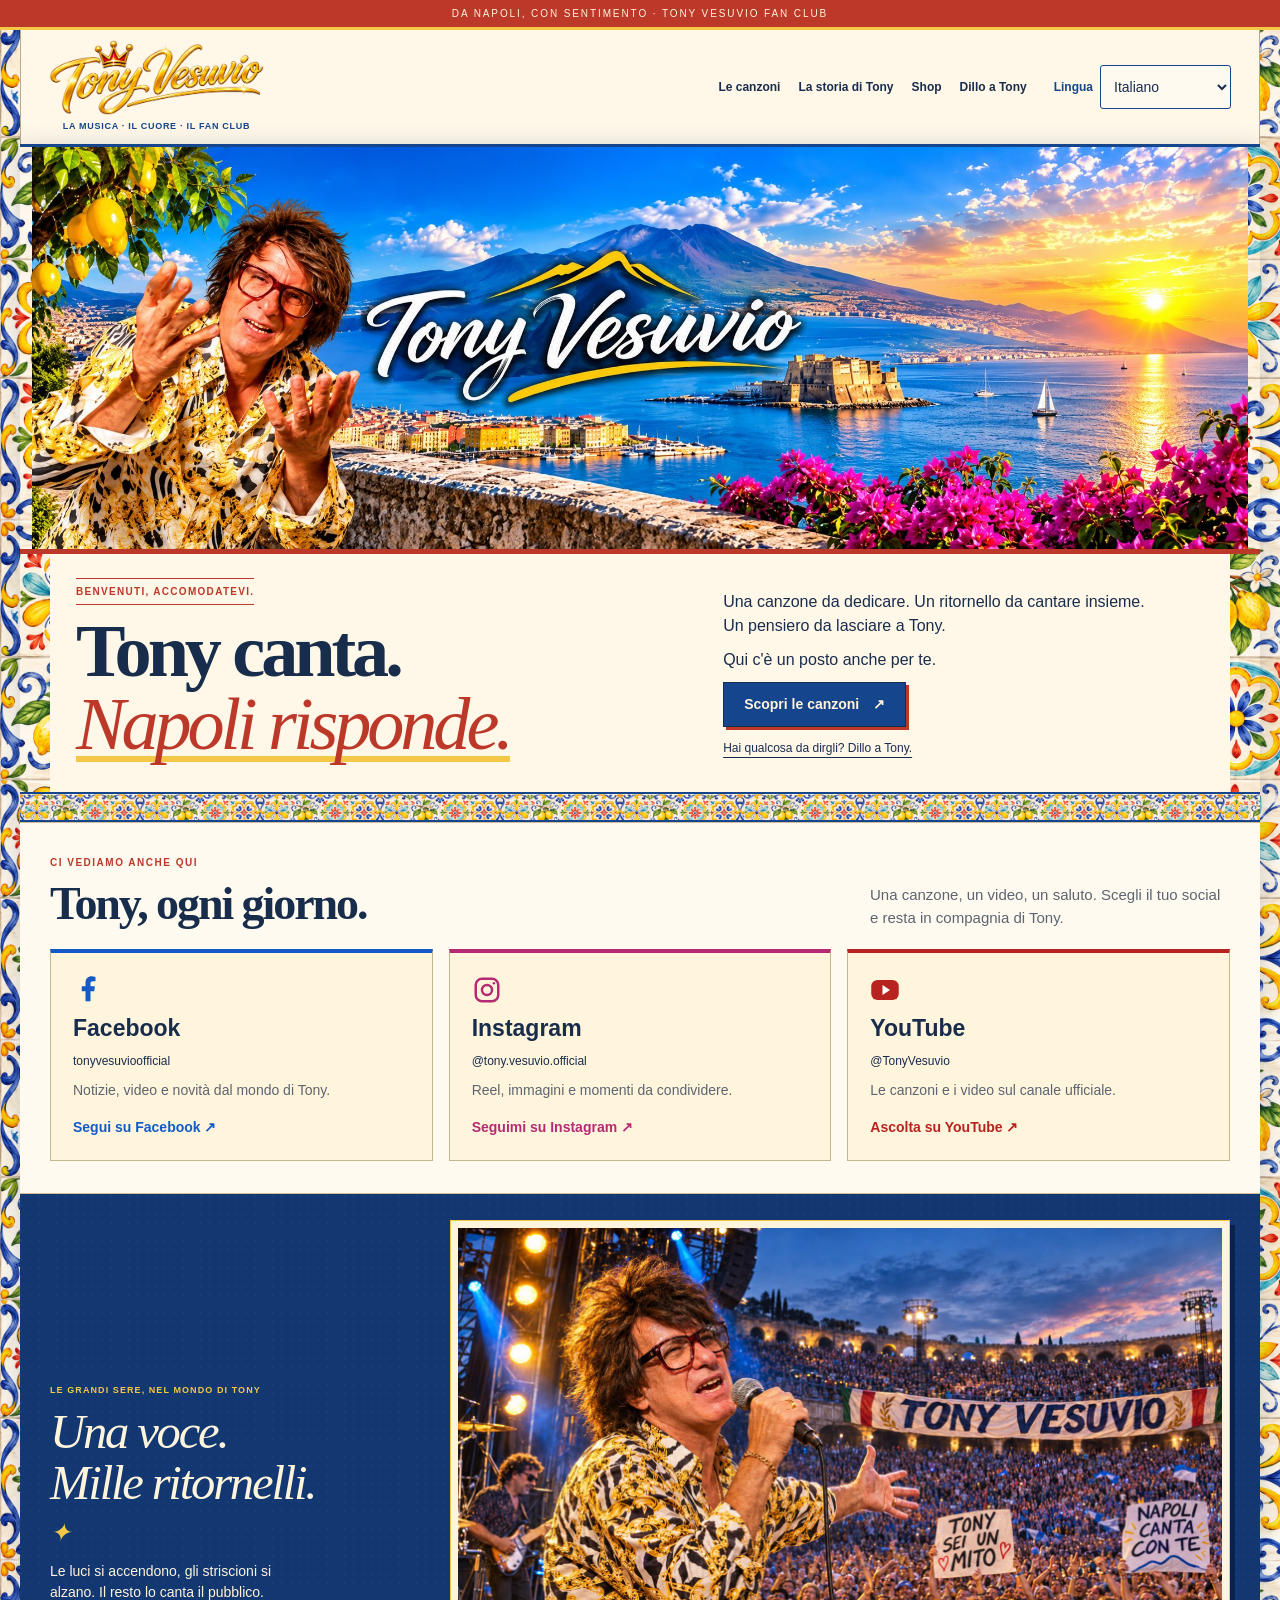
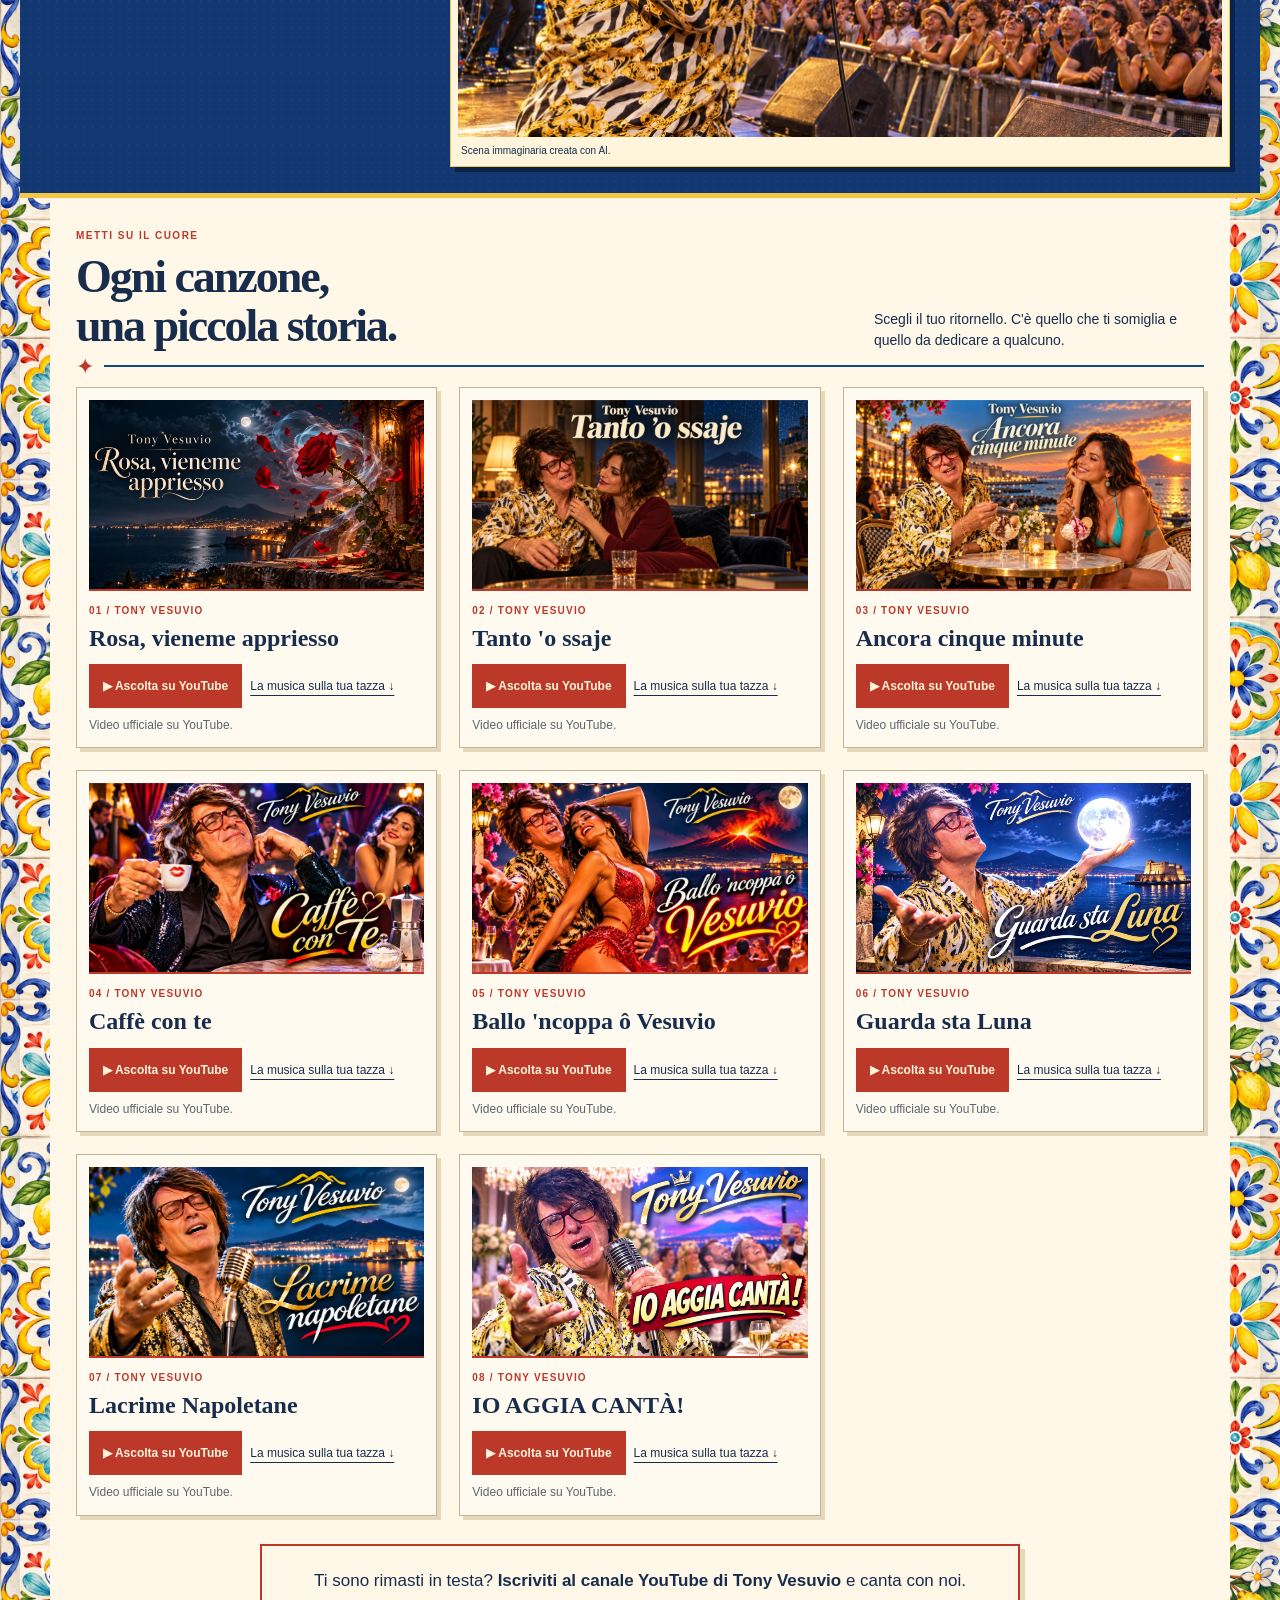
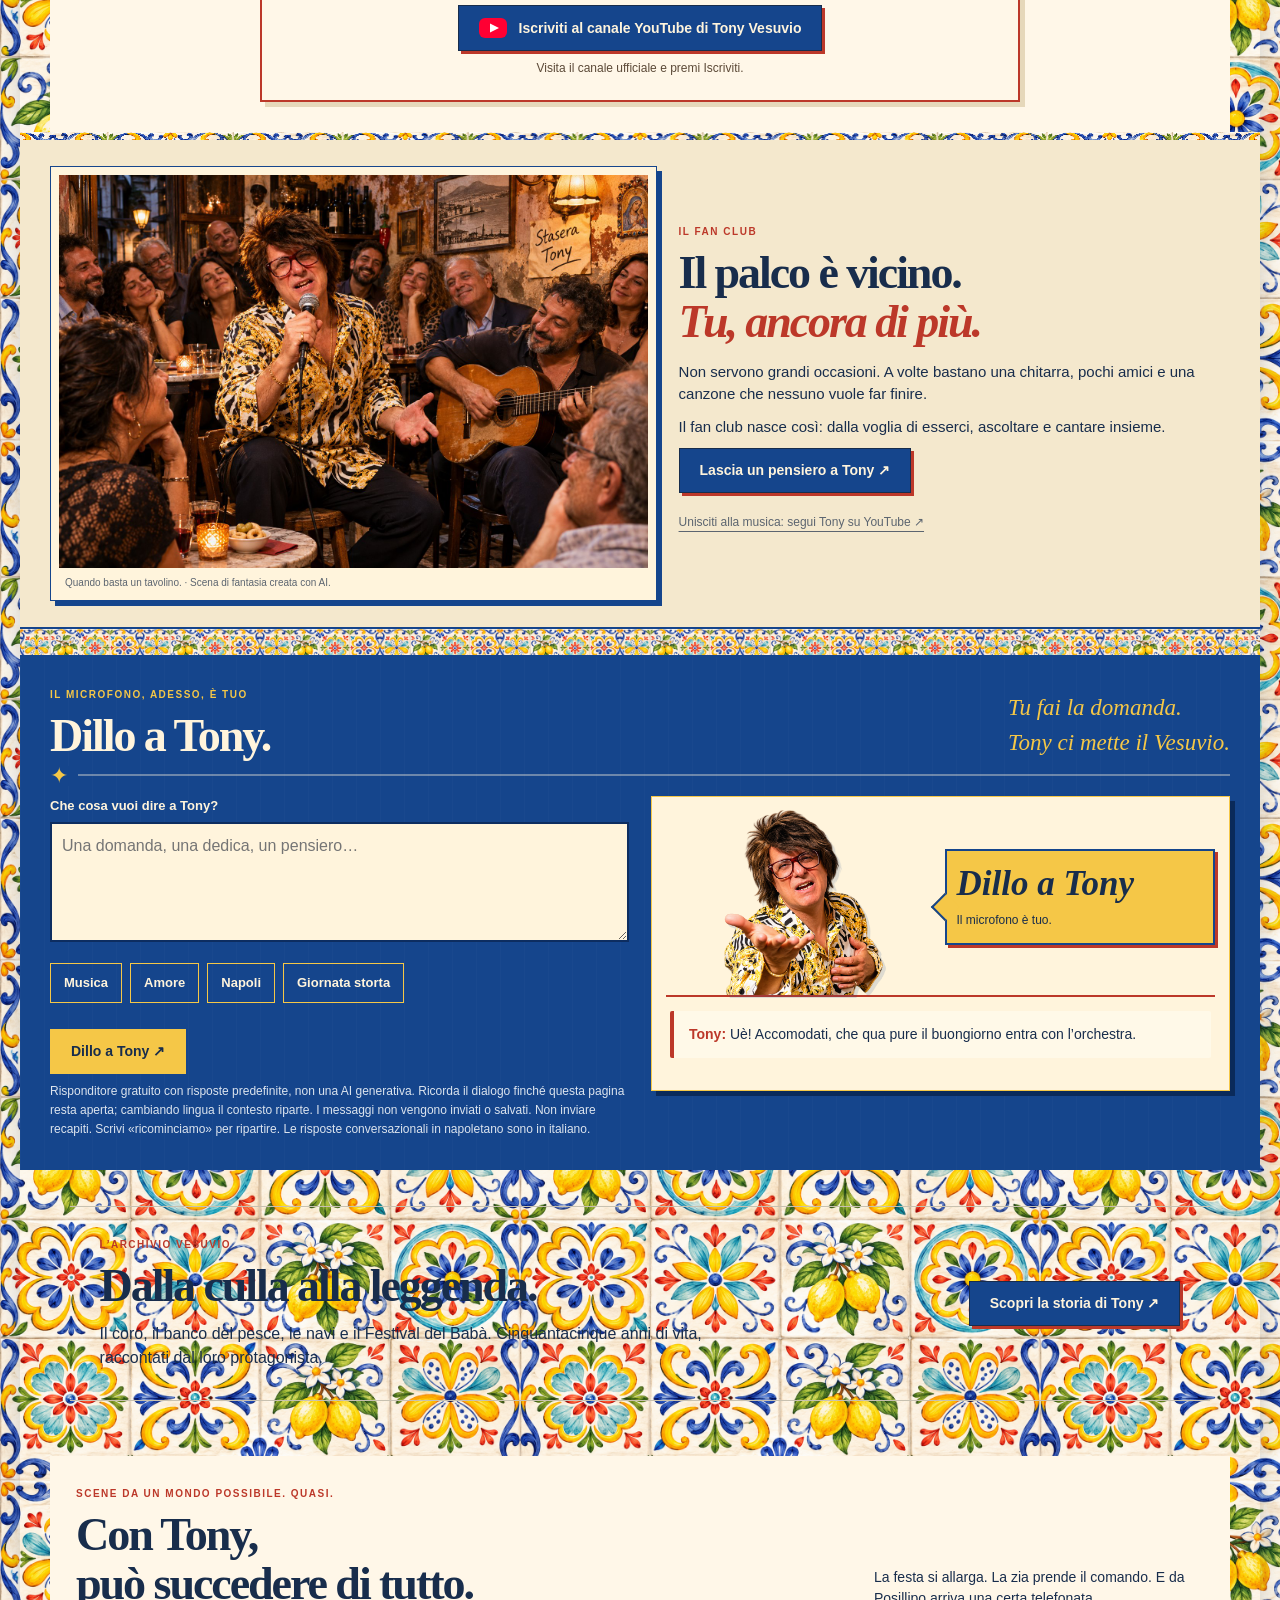
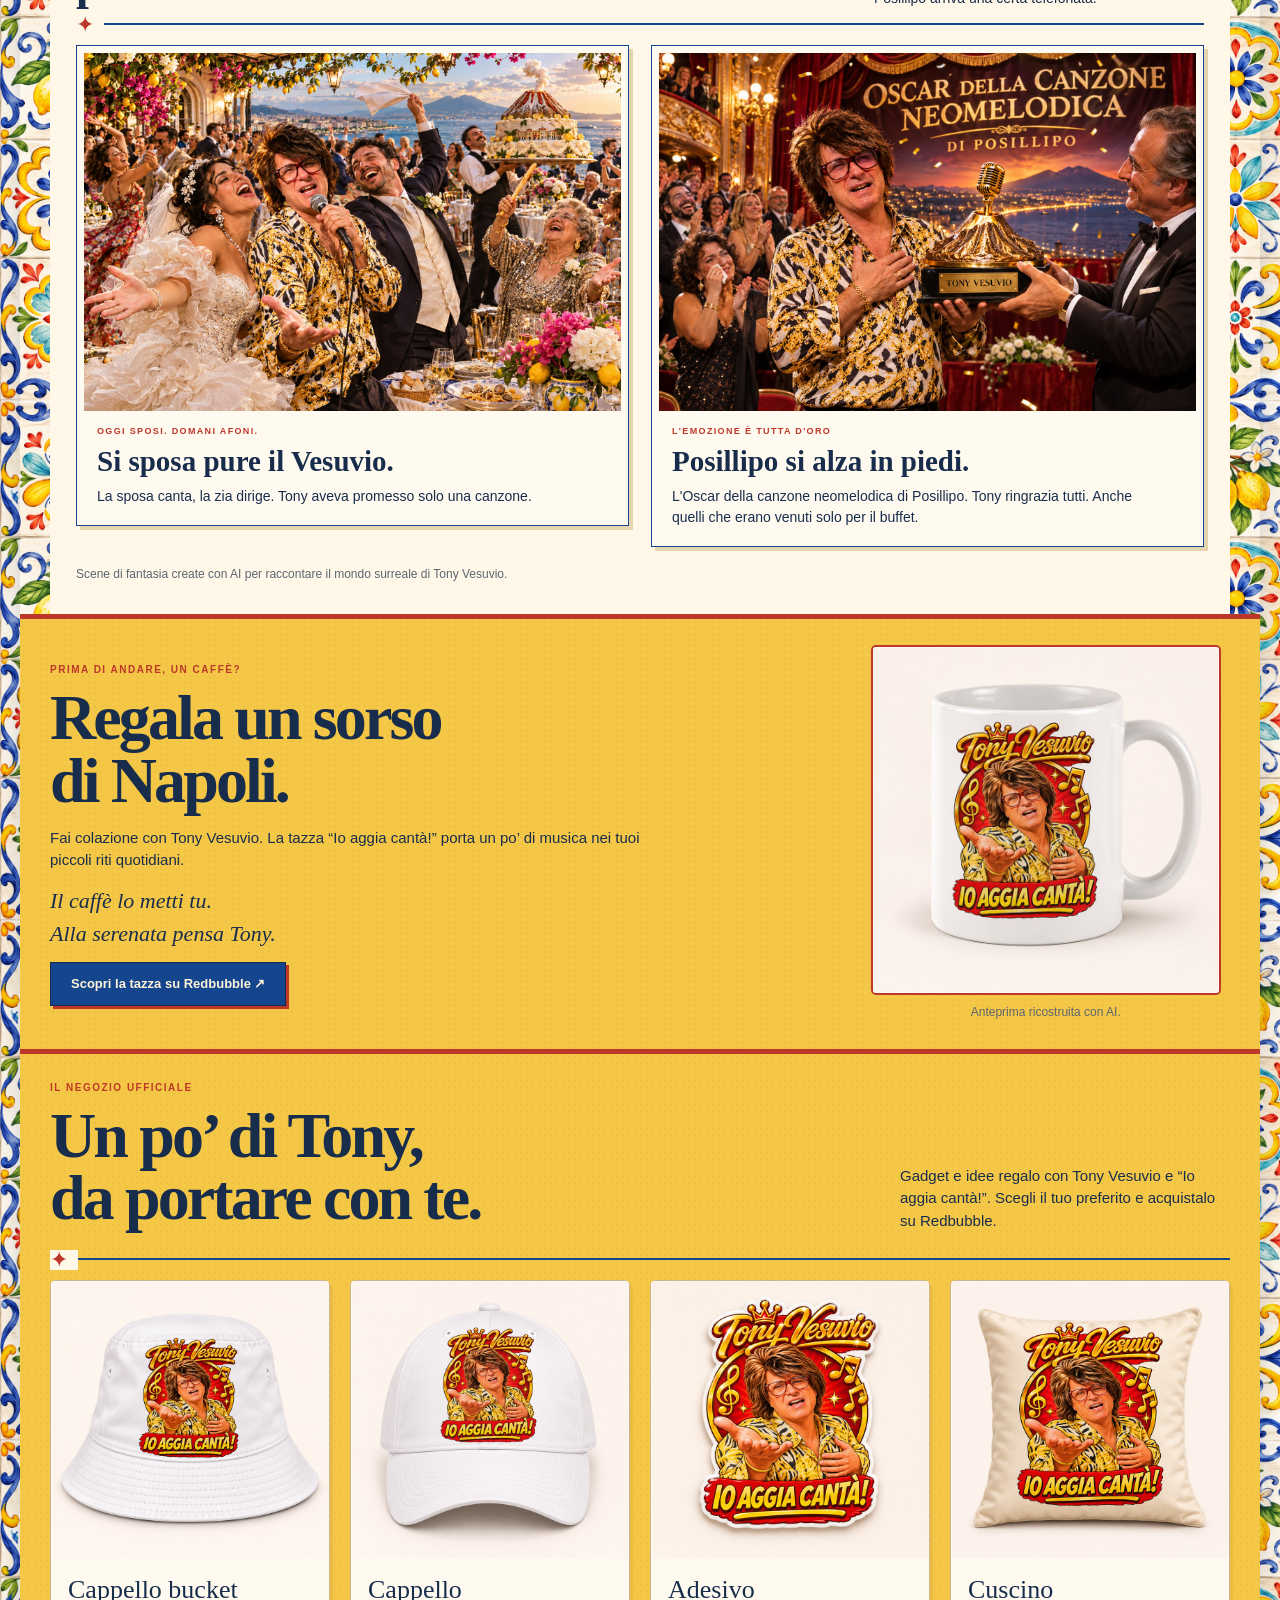
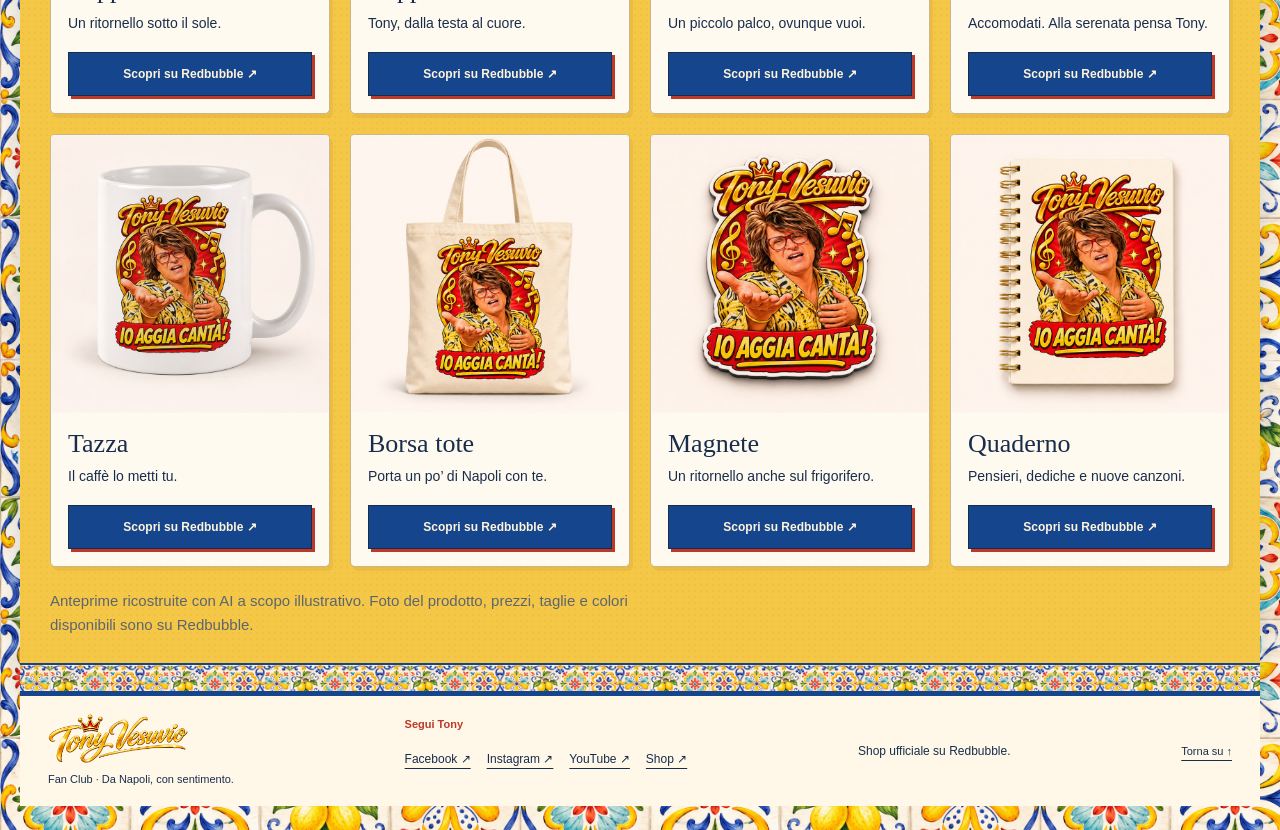
==== index.html @ 7d60a7e9 "Add files via upload" ====
<!doctype html>
<html lang="it">
<head>
<meta charset="utf-8">
<meta name="viewport" content="width=device-width, initial-scale=1">
<meta name="description" content="Tony Vesuvio Fan Club. Le canzoni, i vostri messaggi e un mondo tutto da cantare. Da Napoli, con sentimento.">
<title>Tony Vesuvio Fan Club — Tony canta. Napoli risponde.</title>
<link rel="canonical" href="https://tonyvesuvio.com/">
<meta property="og:type" content="website">
<meta property="og:locale" content="it_IT">
<meta property="og:site_name" content="Tony Vesuvio">
<meta property="og:title" content="Tony Vesuvio — Musica, social e fan club">
<meta property="og:description" content="Le canzoni, i video e il mondo di Tony Vesuvio. Seguimi su Facebook, Instagram e YouTube. Da Napoli, con sentimento.">
<meta property="og:url" content="https://tonyvesuvio.com/">
<meta property="og:image" content="https://tonyvesuvio.com/assets/tony-volto-social-v2.jpg">
<meta property="og:image:secure_url" content="https://tonyvesuvio.com/assets/tony-volto-social-v2.jpg">
<meta property="og:image:type" content="image/jpeg">
<meta property="og:image:width" content="1200">
<meta property="og:image:height" content="1200">
<meta property="og:image:alt" content="Ritratto di Tony Vesuvio con occhiali rossi">
<meta name="twitter:card" content="summary_large_image">
<meta name="twitter:title" content="Tony Vesuvio — Musica, social e fan club">
<meta name="twitter:description" content="Canzoni, video e profili ufficiali di Tony Vesuvio.">
<meta name="twitter:image" content="https://tonyvesuvio.com/assets/tony-volto-social-v2.jpg">
<script type="application/ld+json">{"@context":"https://schema.org","@type":"MusicGroup","name":"Tony Vesuvio","url":"https://tonyvesuvio.com/","image":"https://tonyvesuvio.com/assets/tony-volto-social-v2.jpg","sameAs":["https://www.facebook.com/tonyvesuvioofficial/","https://www.instagram.com/tony.vesuvio.official/","https://www.youtube.com/@TonyVesuvio"]}</script>
<link rel="stylesheet" href="site.css?v=20261104-social">

<script src="languages.js?v=20261104-social" defer></script>
<script src="tony-conversation.js" defer></script>
<script src="dillo-a-tony.js" defer></script>
<link rel="stylesheet" href="social-layout.css?v=20261104-social">
<link rel="stylesheet" href="storia-integrazione.css?v=20261104">
</head>
<body>
<a class="skip-link" href="#contenuto">Vai al contenuto</a>
<div class="topline">Da Napoli, con sentimento · Tony Vesuvio Fan Club</div>
<header class="header wrap">
<a class="brand brand-official" href="#" aria-label="Tony Vesuvio Fan Club, inizio pagina"><img class="official-logo" src="assets/logo-ufficiale-tony-vesuvio.png" alt="Tony Vesuvio, logo ufficiale dorato con corona" width="2120" height="742"><span class="brand-caption">La musica · Il cuore · Il fan club</span></a>
<nav aria-label="Navigazione principale"><a href="#musica">Le canzoni</a><a href="la-storia-di-tony/">La storia di Tony</a><a href="#shop">Shop</a><a href="#dillo">Dillo a Tony</a></nav><div class="language-control"><label for="site-language">Lingua</label><select id="site-language" name="language"><option value="it" lang="it">Italiano</option><option value="en" lang="en">English</option><option value="zh-Hans" lang="zh-Hans">简体中文</option><option value="ar" lang="ar">العربية</option><option value="fil" lang="fil">Filipino</option><option value="nap" lang="nap">Nnapulitano</option></select></div>
</header>
<main id="contenuto">
<img class="banner" src="assets/Tony-Vesuvio-banner-esteso-RGB.jpg" alt="Tony Vesuvio e il suo nome davanti al Golfo di Napoli al tramonto" width="2180" height="721" fetchpriority="high">
<section class="opening wrap" aria-labelledby="titolo"><div><span class="eyebrow">Benvenuti, accomodatevi.</span><h1 id="titolo">Tony canta.<br><em>Napoli risponde.</em></h1></div><div><p>Una canzone da dedicare. Un ritornello da cantare insieme. Un pensiero da lasciare a Tony.</p><p>Qui c'è un posto anche per te.</p><a class="button" href="#musica">Scopri le canzoni <span aria-hidden="true">↗</span></a><a class="secondary" href="#dillo">Hai qualcosa da dirgli? Dillo a Tony.</a></div></section>
<div class="maiolica" aria-hidden="true"></div>
<section class="social-section" id="social" aria-labelledby="social-titolo"><div class="wrap"><div class="social-intro"><div><span class="eyebrow">Ci vediamo anche qui</span><h2 id="social-titolo">Tony, ogni giorno.</h2></div><p>Una canzone, un video, un saluto. Scegli il tuo social e resta in compagnia di Tony.</p></div><div class="social-grid"><a class="social-card facebook-card" href="https://www.facebook.com/tonyvesuvioofficial/" target="_blank" rel="noopener noreferrer" aria-label="Segui su Facebook (nuova scheda)"><svg viewBox="0 0 24 24" fill="currentColor" aria-hidden="true"><path d="M14 21v-8h3l.5-4H14V7c0-1 .3-2 2-2h2V1.5A24 24 0 0 0 15 1c-3 0-5 2-5 5v3H7v4h3v8z"/></svg><h3>Facebook</h3><span class="social-handle">tonyvesuvioofficial</span><p>Notizie, video e novità dal mondo di Tony.</p><span class="social-action">Segui su Facebook ↗</span></a><a class="social-card instagram-card" href="https://www.instagram.com/tony.vesuvio.official/" target="_blank" rel="noopener noreferrer" aria-label="Seguimi su Instagram (nuova scheda)"><svg viewBox="0 0 24 24" fill="none" stroke="currentColor" stroke-width="2" aria-hidden="true"><rect x="3" y="3" width="18" height="18" rx="5"/><circle cx="12" cy="12" r="4"/><circle cx="17.5" cy="6.5" r="1" fill="currentColor" stroke="none"/></svg><h3>Instagram</h3><span class="social-handle">@tony.vesuvio.official</span><p>Reel, immagini e momenti da condividere.</p><span class="social-action">Seguimi su Instagram ↗</span></a><a class="social-card youtube-card" href="https://www.youtube.com/@TonyVesuvio" target="_blank" rel="noopener noreferrer" aria-label="Ascolta su YouTube (nuova scheda)"><svg viewBox="0 0 24 24" aria-hidden="true"><rect x="1" y="4" width="22" height="16" rx="5" fill="currentColor"/><path d="m10 8 6 4-6 4z" fill="white"/></svg><h3>YouTube</h3><span class="social-handle">@TonyVesuvio</span><p>Le canzoni e i video sul canale ufficiale.</p><span class="social-action">Ascolta su YouTube ↗</span></a></div></div></section>
<section class="arena" aria-labelledby="arena-titolo"><div class="wrap"><div class="arena-head"><div><span class="eyebrow">Le grandi sere, nel mondo di Tony</span><h2 id="arena-titolo">Una voce.<br>Mille ritornelli.</h2></div><p class="aside">Le luci si accendono, gli striscioni si alzano. Il resto lo canta il pubblico.</p></div><figure><img src="assets/tony-arena.jpg" alt="Scena di fantasia: Tony canta in un'arena gremita con striscioni e cartelloni dei fan" width="1536" height="1024" loading="lazy"><figcaption class="small">Scena immaginaria creata con AI.</figcaption></figure></div></section>
<section class="section wrap" id="musica" aria-labelledby="musica-titolo"><div class="section-heading"><div><span class="eyebrow">Metti su il cuore</span><h2 id="musica-titolo">Ogni canzone,<br>una piccola storia.</h2></div><p>Scegli il tuo ritornello. C'è quello che ti somiglia e quello da dedicare a qualcuno.</p></div><div class="records">
<article class="record"><a class="record-cover-link" href="https://www.youtube.com/watch?v=a9PkzZBJ_xw" target="_blank" rel="noopener noreferrer" aria-label="Ascolta Rosa, vieneme appriesso su YouTube"><img src="assets/cover-rosa-vieneme-appriesso.jpg" alt="Copertina di Rosa, vieneme appriesso" width="2560" height="1440" loading="lazy"></a><span class="number">01 / TONY VESUVIO</span><h3>Rosa, vieneme appriesso</h3><div class="record-actions"><a class="listen" href="https://www.youtube.com/watch?v=a9PkzZBJ_xw" target="_blank" rel="noopener noreferrer">▶ Ascolta su YouTube</a><a href="#tazze">La musica sulla tua tazza ↓</a></div><p class="small">Video ufficiale su YouTube.</p></article>
<article class="record"><a class="record-cover-link" href="https://www.youtube.com/watch?v=-EVfw9X2OKQ" target="_blank" rel="noopener noreferrer" aria-label="Ascolta Tanto 'o ssaje su YouTube"><img src="assets/cover-tanto-o-ssaje.jpg" alt="Copertina di Tanto 'o ssaje" width="2560" height="1440" loading="lazy"></a><span class="number">02 / TONY VESUVIO</span><h3>Tanto 'o ssaje</h3><div class="record-actions"><a class="listen" href="https://www.youtube.com/watch?v=-EVfw9X2OKQ" target="_blank" rel="noopener noreferrer">▶ Ascolta su YouTube</a><a href="#tazze">La musica sulla tua tazza ↓</a></div><p class="small">Video ufficiale su YouTube.</p></article>
<article class="record"><a class="record-cover-link" href="https://www.youtube.com/watch?v=B3DbYKb3GWI" target="_blank" rel="noopener noreferrer" aria-label="Ascolta Ancora cinque minute su YouTube"><img src="assets/cover-ancora-cinque-minute.jpg" alt="Copertina di Ancora cinque minute" width="2560" height="1440" loading="lazy"></a><span class="number">03 / TONY VESUVIO</span><h3>Ancora cinque minute</h3><div class="record-actions"><a class="listen" href="https://www.youtube.com/watch?v=B3DbYKb3GWI" target="_blank" rel="noopener noreferrer">▶ Ascolta su YouTube</a><a href="#tazze">La musica sulla tua tazza ↓</a></div><p class="small">Video ufficiale su YouTube.</p></article>
<article class="record"><a class="record-cover-link" href="https://www.youtube.com/watch?v=Nv3Vs3sL6UA" target="_blank" rel="noopener noreferrer" aria-label="Ascolta Caffè con te su YouTube"><img src="assets/cover-caffe-con-te.jpg" alt="Copertina di Caffè con te" width="2560" height="1440" loading="lazy"></a><span class="number">04 / TONY VESUVIO</span><h3>Caffè con te</h3><div class="record-actions"><a class="listen" href="https://www.youtube.com/watch?v=Nv3Vs3sL6UA" target="_blank" rel="noopener noreferrer">▶ Ascolta su YouTube</a><a href="#tazze">La musica sulla tua tazza ↓</a></div><p class="small">Video ufficiale su YouTube.</p></article>
<article class="record"><a class="record-cover-link" href="https://www.youtube.com/watch?v=K7yTQA_iVJQ" target="_blank" rel="noopener noreferrer" aria-label="Ascolta Ballo 'ncoppa ô Vesuvio su YouTube"><img src="assets/cover-ballo-ncoppa-o-vesuvio.jpg" alt="Copertina di Ballo 'ncoppa ô Vesuvio" width="2560" height="1440" loading="lazy"></a><span class="number">05 / TONY VESUVIO</span><h3>Ballo 'ncoppa ô Vesuvio</h3><div class="record-actions"><a class="listen" href="https://www.youtube.com/watch?v=K7yTQA_iVJQ" target="_blank" rel="noopener noreferrer">▶ Ascolta su YouTube</a><a href="#tazze">La musica sulla tua tazza ↓</a></div><p class="small">Video ufficiale su YouTube.</p></article>
<article class="record"><a class="record-cover-link" href="https://www.youtube.com/watch?v=RhZ9Lpp4uQ0" target="_blank" rel="noopener noreferrer" aria-label="Ascolta Guarda sta Luna su YouTube"><img src="assets/cover-guarda-sta-luna.jpg" alt="Copertina di Guarda sta Luna" width="1280" height="720" loading="lazy"></a><span class="number">06 / TONY VESUVIO</span><h3>Guarda sta Luna</h3><div class="record-actions"><a class="listen" href="https://www.youtube.com/watch?v=RhZ9Lpp4uQ0" target="_blank" rel="noopener noreferrer">▶ Ascolta su YouTube</a><a href="#tazze">La musica sulla tua tazza ↓</a></div><p class="small">Video ufficiale su YouTube.</p></article>
<article class="record"><a class="record-cover-link" href="https://www.youtube.com/watch?v=Lx9Gv3RkeoE" target="_blank" rel="noopener noreferrer" aria-label="Ascolta Lacrime Napoletane su YouTube"><img src="assets/cover-lacrime-napoletane.png" alt="Copertina di Lacrime Napoletane" width="1671" height="941" loading="lazy"></a><span class="number">07 / TONY VESUVIO</span><h3>Lacrime Napoletane</h3><div class="record-actions"><a class="listen" href="https://www.youtube.com/watch?v=Lx9Gv3RkeoE" target="_blank" rel="noopener noreferrer">▶ Ascolta su YouTube</a><a href="#tazze">La musica sulla tua tazza ↓</a></div><p class="small">Video ufficiale su YouTube.</p></article>
<article class="record"><a class="record-cover-link" href="https://www.youtube.com/watch?v=cAeh-Mx69TI" target="_blank" rel="noopener noreferrer" aria-label="Ascolta IO AGGIA CANTÀ! su YouTube"><img src="assets/cover-io-aggia-canta.jpg" alt="Copertina di IO AGGIA CANTÀ!" width="1280" height="720" loading="lazy"></a><span class="number">08 / TONY VESUVIO</span><h3>IO AGGIA CANTÀ!</h3><div class="record-actions"><a class="listen" href="https://www.youtube.com/watch?v=cAeh-Mx69TI" target="_blank" rel="noopener noreferrer">▶ Ascolta su YouTube</a><a href="#tazze">La musica sulla tua tazza ↓</a></div><p class="small">Video ufficiale su YouTube.</p></article>
</div><div class="youtube-cta"><p>Ti sono rimasti in testa? <strong>Iscriviti al canale YouTube di Tony Vesuvio</strong> e canta con noi.</p><a class="button" href="https://www.youtube.com/@TonyVesuvio" target="_blank" rel="noopener noreferrer"><svg class="youtube-logo" viewBox="0 0 28 20" width="28" height="20" aria-hidden="true" focusable="false"><rect width="28" height="20" rx="6" fill="#ff0033"/><path d="M11 5.5 20 10l-9 4.5z" fill="#fff"/></svg><span>Iscriviti al canale YouTube di Tony Vesuvio</span></a><small class="small">Visita il canale ufficiale e premi Iscriviti.</small></div></section>
<section class="club" id="club" aria-labelledby="club-titolo"><div class="wrap club-layout"><figure class="photo-frame"><img src="assets/tony-pub.jpg" alt="Scena immaginaria: Tony canta con una chitarra, seduto tra pochi ascoltatori in un piccolo locale" width="1536" height="1024" loading="lazy"><figcaption>Quando basta un tavolino. · Scena di fantasia creata con AI.</figcaption></figure><div class="club-copy"><span class="eyebrow">Il fan club</span><h2 id="club-titolo">Il palco è vicino.<br><em>Tu, ancora di più.</em></h2><p>Non servono grandi occasioni. A volte bastano una chitarra, pochi amici e una canzone che nessuno vuole far finire.</p><p>Il fan club nasce così: dalla voglia di esserci, ascoltare e cantare insieme.</p><a class="button" href="#dillo">Lascia un pensiero a Tony ↗</a><p class="small" style="margin-top:20px"><a href="https://www.youtube.com/@TonyVesuvio" target="_blank" rel="noopener noreferrer">Unisciti alla musica: segui Tony su YouTube ↗</a></p></div></div></section>
<div class="maiolica" aria-hidden="true"></div>
<section class="talk section" id="dillo" aria-labelledby="dillo-titolo"><div class="wrap"><div class="section-heading"><div><span class="eyebrow">Il microfono, adesso, è tuo</span><h2 id="dillo-titolo">Dillo a Tony.</h2></div><p>Tu fai la domanda.<br>Tony ci mette il Vesuvio.</p></div><div class="talk-layout"><form class="tony-chat" id="tony-chat" aria-describedby="chat-disclaimer"><label for="messaggio">Che cosa vuoi dire a Tony?</label><textarea id="messaggio" rows="4" maxlength="400" placeholder="Una domanda, una dedica, un pensiero…" required></textarea><div class="chat-topics" aria-label="Argomenti suggeriti"><button type="button" class="chat-topic" data-topic="musica">Musica</button><button type="button" class="chat-topic" data-topic="amore">Amore</button><button type="button" class="chat-topic" data-topic="napoli">Napoli</button><button type="button" class="chat-topic" data-topic="giornata">Giornata storta</button></div><button class="button" type="submit">Dillo a Tony ↗</button><small id="chat-disclaimer" class="small demo">Risponditore automatico di fantasia, ispirato al personaggio di Tony. I messaggi restano solo su questo dispositivo: non vengono inviati, salvati o pubblicati.</small></form><article class="example"><div class="tony-greeting"><img class="tony-chat-portrait" src="assets/tony-ritratto-ufficiale.png" alt="Tony Vesuvio ti invita a parlare con la mano tesa" loading="lazy"><p class="tony-speech">Dillo a Tony<span>Il microfono è tuo.</span></p></div><div id="chat-log" class="chat-log" role="log" aria-live="polite" aria-relevant="additions text"><p class="chat-reply"><strong>Tony:</strong> Uè! Accomodati, che qua pure il buongiorno entra con l’orchestra.</p></div><p id="chat-status" class="small chat-status" aria-live="polite"></p></article></div></div></section>
<section class="history-invitation wrap" aria-labelledby="history-invitation-title"><div><span class="eyebrow">L’archivio Vesuvio</span><h2 id="history-invitation-title">Dalla culla alla leggenda.</h2><p>Il coro, il banco del pesce, le navi e il Festival del Babà. Cinquantacinque anni di vita, raccontati dal loro protagonista.</p></div><a class="button" href="la-storia-di-tony/">Scopri la storia di Tony ↗</a></section>
<section class="stories section wrap" id="mondo" aria-labelledby="mondo-titolo"><div class="section-heading"><div><span class="eyebrow">Scene da un mondo possibile. Quasi.</span><h2 id="mondo-titolo">Con Tony,<br>può succedere di tutto.</h2></div><p>La festa si allarga. La zia prende il comando. E da Posillipo arriva una certa telefonata.</p></div><div class="stories-grid"><figure><img src="assets/tony-matrimonio.jpg" alt="Matrimonio immaginario: Tony canta con gli sposi, una zia dirige e arriva una torta a forma di Vesuvio" width="1536" height="1024" loading="lazy"><figcaption><span class="eyebrow">Oggi sposi. Domani afoni.</span><h3>Si sposa pure il Vesuvio.</h3><p>La sposa canta, la zia dirige. Tony aveva promesso solo una canzone.</p></figcaption></figure><figure><img src="assets/tony-premio-posillipo.jpg" alt="Premiazione immaginaria: Tony riceve l'Oscar della canzone neomelodica di Posillipo, un trofeo dorato a forma di Vesuvio con microfono" width="1536" height="1024" loading="lazy"><figcaption><span class="eyebrow">L'emozione è tutta d'oro</span><h3>Posillipo si alza in piedi.</h3><p>L'Oscar della canzone neomelodica di Posillipo. Tony ringrazia tutti. Anche quelli che erano venuti solo per il buffet.</p></figcaption></figure></div><p class="small">Scene di fantasia create con AI per raccontare il mondo surreale di Tony Vesuvio.</p></section>
<section class="merch" id="tazze" aria-labelledby="tazze-titolo"><div class="wrap merch-layout"><div><span class="eyebrow">Prima di andare, un caffè?</span><h2 id="tazze-titolo">Regala un sorso<br>di Napoli.</h2><p>Fai colazione con Tony Vesuvio. La tazza “Io aggia cantà!” porta un po’ di musica nei tuoi piccoli riti quotidiani.</p><p class="signoff">Il caffè lo metti tu.<br>Alla serenata pensa Tony.</p><a class="button" href="https://www.redbubble.com/i/mug/Tony-Vesuvio-Io-Aggia-Cant%C3%A0-by-TonyVesuvio/185326260/7yqg" target="_blank" rel="noopener noreferrer">Scopri la tazza su Redbubble ↗</a></div><figure class="mug-feature"><a href="https://www.redbubble.com/i/mug/Tony-Vesuvio-Io-Aggia-Cant%C3%A0-by-TonyVesuvio/185326260/7yqg" target="_blank" rel="noopener noreferrer" aria-label="Tazza Tony Vesuvio su Redbubble"><img src="assets/shop-mug.jpg" alt="Anteprima illustrativa della tazza Io aggia cantà!" width="800" height="800" loading="lazy"></a><figcaption class="small">Anteprima ricostruita con AI.</figcaption></figure></div></section>
<section class="merch section" id="shop" aria-labelledby="shop-titolo"><div class="wrap"><div class="section-heading"><div><span class="eyebrow">Il negozio ufficiale</span><h2 id="shop-titolo">Un po’ di Tony,<br>da portare con te.</h2></div><p>Gadget e idee regalo con Tony Vesuvio e “Io aggia cantà!”. Scegli il tuo preferito e acquistalo su Redbubble.</p></div><div class="shop-grid"><article class="shop-card"><a class="shop-image" href="https://www.redbubble.com/i/bucket-hat/Tony-Vesuvio-Io-Aggia-Cant%C3%A0-by-TonyVesuvio/185326260/3vy7" target="_blank" rel="noopener noreferrer" aria-label="Cappello bucket su Redbubble"><img src="assets/shop-bucket.jpg" alt="Anteprima illustrativa: Cappello bucket Tony Vesuvio, Io aggia cantà!" width="800" height="800" loading="lazy"></a><div class="shop-copy"><h3>Cappello bucket</h3><p>Un ritornello sotto il sole.</p><a class="button" href="https://www.redbubble.com/i/bucket-hat/Tony-Vesuvio-Io-Aggia-Cant%C3%A0-by-TonyVesuvio/185326260/3vy7" target="_blank" rel="noopener noreferrer">Scopri su Redbubble ↗</a></div></article><article class="shop-card"><a class="shop-image" href="https://www.redbubble.com/i/hat/Tony-Vesuvio-Io-Aggia-Cant%C3%A0-by-TonyVesuvio/185326260/fce2" target="_blank" rel="noopener noreferrer" aria-label="Cappello su Redbubble"><img src="assets/shop-cap.jpg" alt="Anteprima illustrativa: Cappello Tony Vesuvio, Io aggia cantà!" width="800" height="800" loading="lazy"></a><div class="shop-copy"><h3>Cappello</h3><p>Tony, dalla testa al cuore.</p><a class="button" href="https://www.redbubble.com/i/hat/Tony-Vesuvio-Io-Aggia-Cant%C3%A0-by-TonyVesuvio/185326260/fce2" target="_blank" rel="noopener noreferrer">Scopri su Redbubble ↗</a></div></article><article class="shop-card"><a class="shop-image" href="https://www.redbubble.com/i/sticker/Tony-Vesuvio-Io-Aggia-Cant%C3%A0-by-TonyVesuvio/185326260/djes" target="_blank" rel="noopener noreferrer" aria-label="Adesivo su Redbubble"><img src="assets/shop-sticker.jpg" alt="Anteprima illustrativa: Adesivo Tony Vesuvio, Io aggia cantà!" width="800" height="800" loading="lazy"></a><div class="shop-copy"><h3>Adesivo</h3><p>Un piccolo palco, ovunque vuoi.</p><a class="button" href="https://www.redbubble.com/i/sticker/Tony-Vesuvio-Io-Aggia-Cant%C3%A0-by-TonyVesuvio/185326260/djes" target="_blank" rel="noopener noreferrer">Scopri su Redbubble ↗</a></div></article><article class="shop-card"><a class="shop-image" href="https://www.redbubble.com/i/throw-pillow/Tony-Vesuvio-Io-Aggia-Cant%C3%A0-by-TonyVesuvio/185326260/xwxm" target="_blank" rel="noopener noreferrer" aria-label="Cuscino su Redbubble"><img src="assets/shop-pillow.jpg" alt="Anteprima illustrativa: Cuscino Tony Vesuvio, Io aggia cantà!" width="800" height="800" loading="lazy"></a><div class="shop-copy"><h3>Cuscino</h3><p>Accomodati. Alla serenata pensa Tony.</p><a class="button" href="https://www.redbubble.com/i/throw-pillow/Tony-Vesuvio-Io-Aggia-Cant%C3%A0-by-TonyVesuvio/185326260/xwxm" target="_blank" rel="noopener noreferrer">Scopri su Redbubble ↗</a></div></article><article class="shop-card"><a class="shop-image" href="https://www.redbubble.com/i/mug/Tony-Vesuvio-Io-Aggia-Cant%C3%A0-by-TonyVesuvio/185326260/7yqg" target="_blank" rel="noopener noreferrer" aria-label="Tazza su Redbubble"><img src="assets/shop-mug.jpg" alt="Anteprima illustrativa: Tazza Tony Vesuvio, Io aggia cantà!" width="800" height="800" loading="lazy"></a><div class="shop-copy"><h3>Tazza</h3><p>Il caffè lo metti tu.</p><a class="button" href="https://www.redbubble.com/i/mug/Tony-Vesuvio-Io-Aggia-Cant%C3%A0-by-TonyVesuvio/185326260/7yqg" target="_blank" rel="noopener noreferrer">Scopri su Redbubble ↗</a></div></article><article class="shop-card"><a class="shop-image" href="https://www.redbubble.com/i/tote-bag/Tony-Vesuvio-Io-Aggia-Cant%C3%A0-by-TonyVesuvio/185326260/xd4m" target="_blank" rel="noopener noreferrer" aria-label="Borsa tote su Redbubble"><img src="assets/shop-tote.jpg" alt="Anteprima illustrativa: Borsa tote Tony Vesuvio, Io aggia cantà!" width="800" height="800" loading="lazy"></a><div class="shop-copy"><h3>Borsa tote</h3><p>Porta un po’ di Napoli con te.</p><a class="button" href="https://www.redbubble.com/i/tote-bag/Tony-Vesuvio-Io-Aggia-Cant%C3%A0-by-TonyVesuvio/185326260/xd4m" target="_blank" rel="noopener noreferrer">Scopri su Redbubble ↗</a></div></article><article class="shop-card"><a class="shop-image" href="https://www.redbubble.com/i/magnet/Tony-Vesuvio-Io-Aggia-Cant%C3%A0-by-TonyVesuvio/185326260/9gzh" target="_blank" rel="noopener noreferrer" aria-label="Magnete su Redbubble"><img src="assets/shop-magnet.jpg" alt="Anteprima illustrativa: Magnete Tony Vesuvio, Io aggia cantà!" width="800" height="800" loading="lazy"></a><div class="shop-copy"><h3>Magnete</h3><p>Un ritornello anche sul frigorifero.</p><a class="button" href="https://www.redbubble.com/i/magnet/Tony-Vesuvio-Io-Aggia-Cant%C3%A0-by-TonyVesuvio/185326260/9gzh" target="_blank" rel="noopener noreferrer">Scopri su Redbubble ↗</a></div></article><article class="shop-card"><a class="shop-image" href="https://www.redbubble.com/i/notebook/Tony-Vesuvio-Io-Aggia-Cant%C3%A0-by-TonyVesuvio/185326260/qhru" target="_blank" rel="noopener noreferrer" aria-label="Quaderno su Redbubble"><img src="assets/shop-notebook.jpg" alt="Anteprima illustrativa: Quaderno Tony Vesuvio, Io aggia cantà!" width="800" height="800" loading="lazy"></a><div class="shop-copy"><h3>Quaderno</h3><p>Pensieri, dediche e nuove canzoni.</p><a class="button" href="https://www.redbubble.com/i/notebook/Tony-Vesuvio-Io-Aggia-Cant%C3%A0-by-TonyVesuvio/185326260/qhru" target="_blank" rel="noopener noreferrer">Scopri su Redbubble ↗</a></div></article></div><p class="small shop-note">Anteprime ricostruite con AI a scopo illustrativo. Foto del prodotto, prezzi, taglie e colori disponibili sono su Redbubble.</p></div></section>
<div class="maiolica" aria-hidden="true"></div>
</main>
<footer class="footer wrap"><div class="footer-brand"><img src="assets/logo-ufficiale-tony-vesuvio.png" alt="Tony Vesuvio" width="2120" height="742" loading="lazy"><p>Fan Club · Da Napoli, con sentimento.</p></div><div class="footer-social"><strong>Segui Tony</strong><p><a href="https://www.facebook.com/tonyvesuvioofficial/" target="_blank" rel="noopener noreferrer">Facebook ↗</a><a href="https://www.instagram.com/tony.vesuvio.official/" target="_blank" rel="noopener noreferrer">Instagram ↗</a><a href="https://www.youtube.com/@TonyVesuvio" target="_blank" rel="noopener noreferrer">YouTube ↗</a><a href="#shop">Shop ↗</a></p></div><p>Shop ufficiale su Redbubble.</p><a href="#">Torna su ↑</a></footer>
</body>
</html>
---- site.css ----
:root{color-scheme:light;--paper:#fff5df;--blue:#123e82;--deep:#142d50;--red:#bd3f2d;--lemon:#f5cd4a;--muted:#5c6570;--line:#c8c1b0}
*{box-sizing:border-box}html{scroll-behavior:smooth;scroll-padding-top:20px}body{margin:0;background:var(--paper);color:var(--deep);font-family:Arial,Helvetica,sans-serif;line-height:1.6}a{color:inherit;text-underline-offset:5px}img{display:block;max-width:100%;height:auto}figure{margin:0}h1,h2,h3,p{margin-top:0}h1,h2,h3{font-family:Georgia,'Times New Roman',serif;font-weight:400;line-height:1.06}h2{font-size:clamp(38px,4.7vw,66px);letter-spacing:-.035em}h3{font-size:28px}button,input,textarea{font:inherit}.wrap{width:min(1240px,88%);margin:auto}.section{padding:90px 0}.eyebrow{text-transform:uppercase;font-weight:800;font-size:11px;letter-spacing:.18em;display:block;margin-bottom:20px;color:var(--red)}.small{font-size:12px;color:var(--muted);line-height:1.6}.button{display:inline-flex;align-items:center;justify-content:center;gap:20px;padding:14px 25px;background:var(--blue);color:var(--paper);border:1px solid var(--blue);border-radius:3px;text-decoration:none;font-weight:700;font-size:14px;box-shadow:4px 4px 0 #b9c6cc}.button:hover{background:var(--deep)}a:focus-visible,button:focus-visible{outline:3px solid var(--red);outline-offset:5px}button:disabled{cursor:not-allowed;opacity:.62}.maiolica{height:22px;border-block:2px solid var(--blue);background-color:var(--paper);background-image:radial-gradient(circle at 50% 50%,var(--red) 0 2px,transparent 3px),conic-gradient(from 45deg at 50% 50%,transparent 0 12.5%,var(--blue) 12.5% 25%,transparent 25% 37.5%,var(--blue) 37.5% 50%,transparent 50% 62.5%,var(--blue) 62.5% 75%,transparent 75% 87.5%,var(--blue) 87.5%);background-size:36px 18px}
.topline{background:var(--blue);color:var(--paper);text-align:center;font-size:10px;letter-spacing:.16em;text-transform:uppercase;padding:9px 15px}.header{padding:23px 0;display:flex;justify-content:space-between;align-items:center;gap:25px}.brand{text-decoration:none;display:flex;align-items:center;gap:12px}.brand-seal{display:grid;place-items:center;width:43px;height:43px;border:1px solid var(--red);border-radius:50%;font-family:Georgia,serif;font-size:21px;font-style:italic;color:var(--red)}.brand-name{font-family:Georgia,serif;font-size:24px;line-height:1.1}.brand-name small{display:block;font-family:Arial,sans-serif;font-size:9px;letter-spacing:.2em;text-transform:uppercase;margin-top:5px}nav{display:flex;flex-wrap:wrap;gap:24px}nav a{font-size:12px;font-weight:700;text-decoration:none}nav a:hover{text-decoration:underline}.banner{width:100%;height:auto;border-block:1px solid var(--blue)}
.opening{display:grid;grid-template-columns:1.3fr 1fr;gap:65px;align-items:end;padding-block:66px 80px}.opening h1{font-size:clamp(56px,7vw,104px);letter-spacing:-.055em;margin:0}.opening h1 em{font-weight:400;color:var(--red)}.opening p{font-size:18px;max-width:420px}.opening .secondary{display:block;margin-top:20px;font-size:13px}.arena{background:var(--blue);color:var(--paper);padding:44px 0 50px}.arena-head{display:flex;justify-content:space-between;gap:30px;align-items:end;margin-bottom:30px}.arena h2{font-size:clamp(35px,4vw,54px);margin:0}.arena .eyebrow{color:var(--lemon)}.arena .aside{max-width:290px;font-size:14px}.arena img{width:100%;aspect-ratio:3/2;object-fit:contain;border:1px solid #c9d1df}.arena .small{color:#d5dfef;margin:14px 0 0}
.section-heading{display:flex;justify-content:space-between;gap:35px;align-items:end;margin-bottom:40px}.section-heading h2{margin:0}.section-heading p{max-width:320px;margin-bottom:0;font-size:15px}.records{display:grid;grid-template-columns:repeat(3,1fr);gap:32px}.record{border-bottom:1px solid var(--blue);padding-bottom:24px}.record img{width:100%;aspect-ratio:1;object-fit:contain;background:#fff4e5}.record .number{font-size:10px;font-weight:700;letter-spacing:.15em;color:var(--red);display:block;margin:22px 0 9px}.record h3{font-size:26px;min-height:58px;margin-bottom:18px}.record-actions{display:flex;align-items:center;gap:16px;flex-wrap:wrap}.listen{background:var(--blue);color:var(--paper);border:0;border-radius:2px;padding:10px 18px;font-weight:700;font-size:13px}.record-actions a{font-size:12px}.record .small{margin:12px 0 0}
.club{background:#eaeedc;border-top:1px solid var(--blue);padding:80px 0}.club-layout{display:grid;grid-template-columns:1.15fr 1fr;align-items:center;gap:65px}.photo-frame{padding:10px;background:var(--paper);border:1px solid var(--blue);box-shadow:8px 8px 0 #c3cbbc;transform:rotate(-1deg)}.photo-frame img{width:100%;aspect-ratio:3/2;object-fit:contain}.photo-frame figcaption{font-size:11px;padding:10px 6px 2px;color:var(--muted)}.club-copy p{font-size:17px}.club-copy h2 em{color:var(--red)}
.talk{background:var(--blue);color:var(--paper)}.talk .eyebrow{color:var(--lemon)}.talk .section-heading p{font-family:Georgia,serif;font-size:24px;font-style:italic}.talk-layout{display:grid;grid-template-columns:1fr 1fr;gap:60px}.talk label{display:block;font-size:13px;font-weight:700;margin-bottom:8px}.talk input,.talk textarea{width:100%;background:var(--paper);color:var(--deep);border:1px solid var(--paper);border-radius:2px;padding:15px;margin-bottom:20px}.talk .small{display:block;color:#dce4ee}.talk .button{background:var(--lemon);color:var(--deep);border-color:var(--lemon);box-shadow:none;margin-top:14px}.example{border:1px solid #97aecd;padding:30px;align-self:start}.example .tag{display:block;font-size:10px;letter-spacing:.12em;text-transform:uppercase;color:var(--lemon);margin-bottom:24px}.example blockquote{font-family:Georgia,serif;font-size:27px;line-height:1.4;margin:20px 0 26px}.example p{font-size:15px}.talk .demo{padding-top:13px}
.stories{border-bottom:1px solid var(--blue)}.stories-grid{display:grid;grid-template-columns:1fr 1fr;gap:36px}.stories-grid img{width:100%;aspect-ratio:3/2;object-fit:contain;border:1px solid var(--blue)}.stories-grid figcaption{padding-top:25px}.stories-grid h3{font-size:33px;margin-bottom:15px}.stories-grid p{font-size:15px;max-width:480px}.stories .small{margin-top:28px}
.merch{background:var(--lemon);padding:85px 0}.merch-layout{display:grid;grid-template-columns:1.5fr .7fr;gap:70px;align-items:center}.merch h2{font-size:clamp(48px,6vw,82px)}.merch p{font-size:18px;max-width:620px}.merch .signoff{font-family:Georgia,serif;font-size:24px;font-style:italic}.merch-ticket{border:2px solid var(--blue);padding:30px 24px;text-align:center;outline:1px solid var(--blue);outline-offset:-7px;background:var(--paper);transform:rotate(3deg)}.merch-ticket .star{font-size:40px;color:var(--red);line-height:1.3}.merch-ticket strong{font-family:Georgia,serif;display:block;font-size:34px;line-height:1.12;font-weight:400;margin:15px 0}.merch-ticket p{font-size:13px;margin-bottom:0}.footer{padding-block:35px;display:flex;justify-content:space-between;gap:20px;font-size:12px}.footer p{margin-bottom:0}
@media(min-width:1500px){.arena img{max-height:760px;background:#0b2c60}}
@media(max-width:900px){.opening{gap:35px}.club-layout{gap:35px}.records{gap:20px}.record h3{font-size:23px}.talk-layout{gap:30px}.merch-layout{gap:35px}nav{gap:14px}}
@media(max-width:650px){.wrap{width:88%}.section{padding-block:55px}.header{align-items:start;flex-direction:column;gap:20px}.brand-name{font-size:22px}nav{gap:18px}.topline{font-size:8px}.opening,.club-layout,.talk-layout,.merch-layout{grid-template-columns:1fr}.opening{padding-block:38px 50px;gap:30px}.opening h1{font-size:60px}.opening p{font-size:16px}.arena-head,.section-heading{display:block}.arena .aside{max-width:none;margin-top:22px}.section-heading p{margin-top:22px}.records{grid-template-columns:1fr;gap:38px}.record h3{min-height:0;font-size:30px}.record img{max-height:420px}.club{padding-block:55px}.club-layout{gap:40px}.stories-grid{grid-template-columns:1fr;gap:45px}.stories-grid h3{font-size:30px}.merch{padding-block:55px}.merch-ticket{max-width:320px;justify-self:center}.footer{flex-direction:column;gap:12px}.example{padding:24px}.banner{min-height:0}.arena img{aspect-ratio:3/2}}
@media(prefers-reduced-motion:reduce){html{scroll-behavior:auto}}

/* Manifesti musicali, insegne dipinte e maioliche. */
:root{--paper:#fff4dc;--blue:#15458c;--deep:#182d4c;--red:#bc3829;--lemon:#f5c747}
body{background-color:var(--paper);background-image:radial-gradient(#805c2d09 .65px,transparent .65px);background-size:5px 5px;line-height:1.5}
.wrap{width:min(1280px,92%)}
.section{padding-block:48px}
.eyebrow{font-size:10px;letter-spacing:.15em;margin-bottom:12px}
h2{font-size:clamp(34px,4vw,54px);font-weight:700;letter-spacing:-.045em}
.topline{background:var(--red);font-size:10px;padding-block:6px;letter-spacing:.19em;border-bottom:3px solid var(--lemon)}
.header{padding-block:15px;gap:18px}
.brand-seal{width:48px;height:48px;border:2px solid var(--blue);outline:1px solid var(--blue);outline-offset:3px;background:var(--lemon);color:var(--blue);border-radius:48% 48% 42% 42%;flex-shrink:0}
.brand-seal svg{width:36px;height:30px}
.brand-name{font-weight:bold;font-size:27px;letter-spacing:-.04em}
.brand-name small{font-weight:600;font-size:8px;letter-spacing:.14em}
nav{gap:6px}nav a{padding:8px 13px;border:1px solid transparent;border-radius:2px}nav a:hover{border-color:var(--red);color:var(--red);text-decoration:none;background:#fffaf0}
.banner{border-top:3px solid var(--blue);border-bottom:5px solid var(--red)}
.opening{padding-block:30px 34px;gap:38px;grid-template-columns:1.3fr 1fr;position:relative}
.opening h1{font-size:clamp(48px,6.3vw,85px);font-weight:bold;line-height:.98;letter-spacing:-.055em}
.opening h1 em{font-weight:400;display:inline-block;padding-bottom:8px;background:linear-gradient(var(--lemon),var(--lemon)) left 92%/100% 6px no-repeat}
.opening .eyebrow{display:inline-block;border-block:1px solid var(--red);padding-block:5px;letter-spacing:.13em}
.opening p{font-size:16px;max-width:440px;margin-bottom:12px}.opening .secondary{margin-top:12px;font-size:12px}
.button{padding:11px 20px;gap:14px;box-shadow:3px 3px 0 var(--red);border-radius:0;border:1px solid var(--deep);transition:transform .15s,box-shadow .15s}
.button:hover{transform:translate(-1px,-1px);box-shadow:4px 4px 0 var(--red)}
.maiolica{height:33px;background-image:url('assets/maiolica-napoli.svg');background-size:32px 32px;border-block:1px solid var(--blue)}
.arena{padding:30px 0;background-color:#123771;background-image:radial-gradient(circle at 12% 25%,#ffffff08 0 1px,transparent 1px);background-size:9px 9px;border-bottom:5px solid var(--lemon)}
.arena>.wrap{display:grid;grid-template-columns:.8fr 1.65fr;gap:30px;align-items:center}
.arena-head{display:block;margin:0}.arena h2{font-size:clamp(38px,4.3vw,60px);font-weight:400;font-style:italic;line-height:1.03}.arena h2:after{content:'✦';display:block;font-size:32px;color:var(--lemon);margin-top:22px}
.arena .aside{font-size:14px;margin:16px 0 0;max-width:270px}.arena .eyebrow{font-size:9px;letter-spacing:.12em}
.arena figure{padding:7px;background:var(--paper);box-shadow:5px 5px 0 #09224c;border:1px solid var(--lemon)}
.arena img{border:0;max-height:none;background:none;aspect-ratio:3/2;object-fit:contain}
.arena .small{color:var(--deep);font-size:10px;margin:6px 3px 0}
.section-heading{gap:25px;margin-bottom:26px;position:relative;padding-bottom:18px;border-bottom:2px solid var(--blue)}
.section-heading:after{content:'✦';position:absolute;bottom:-12px;left:0;background:var(--paper);padding-right:10px;color:var(--red);font-size:22px;line-height:20px}
.section-heading p{max-width:330px;font-size:14px}
.records{gap:20px}
.record{padding:12px 12px 17px;background:#fffaf0;border:1px solid #c3b392;box-shadow:4px 4px 0 #e6d8ba;position:relative}
.record img{background:#fff4e5;max-height:300px;object-fit:contain;border-bottom:2px solid var(--red)}
.record .number{margin:14px 0 8px;font-size:9px;letter-spacing:.12em}
.record h3{font-size:25px;font-weight:700;line-height:1.06;min-height:53px;margin-bottom:12px}
.record-actions{gap:10px}.record-actions a{font-size:11px}.listen{padding:9px 14px;border-radius:0;background:var(--red)}
.record .small{font-size:10px;margin-top:10px}
.club{padding:44px 0;background:#f4e8cd;border-top:1px solid var(--blue);position:relative}
.club:before{content:'';position:absolute;inset:0 0 auto;height:8px;background:repeating-linear-gradient(90deg,var(--red) 0 18px,var(--paper) 18px 36px)}
.club-layout{gap:34px;grid-template-columns:1.1fr 1fr}
.photo-frame{padding:8px;box-shadow:5px 5px 0 var(--blue);transform:rotate(-1deg)}
.photo-frame figcaption{font-size:10px;padding-top:7px}
.club-copy h2{font-size:clamp(34px,3.9vw,52px);margin-bottom:18px}.club-copy p{font-size:15px;margin-bottom:13px}.club-copy .small{font-size:11px}
.talk{background-color:var(--blue);background-image:linear-gradient(90deg,#ffffff04 1px,transparent 1px);background-size:24px 24px}
.talk .section-heading{border-color:#fff4dc60}.talk .section-heading:after{background:var(--blue);color:var(--lemon)}
.talk .section-heading p{font-size:23px;color:var(--lemon)}
.talk-layout{gap:28px;grid-template-columns:1fr 1fr}.talk label{font-size:12px;margin-bottom:6px}.talk input,.talk textarea{padding:12px;margin-bottom:14px;border-radius:0;border:2px solid #0d2d60}.talk .small{font-size:11px}.talk .demo{padding-top:8px}
.example{background:var(--paper);color:var(--deep);border:1px solid var(--lemon);padding:25px;box-shadow:5px 5px 0 #0a2a5a;position:relative}
.example:before{content:'“';font-family:Georgia,serif;color:var(--red);font-size:70px;line-height:.8;display:block;margin-bottom:14px}
.example .tag{color:var(--red);font-size:9px;margin-bottom:16px}.example blockquote{font-size:clamp(23px,2.2vw,30px);margin:16px 0 20px;font-style:italic;line-height:1.26}.example p{font-size:14px}.example .small{color:#57616d}
.stories{border:0}.stories-grid{gap:22px}.stories-grid figure{background:#fffaf0;border:1px solid var(--blue);box-shadow:4px 4px 0 #e4d4b0;padding:7px}
.stories-grid img{border:0}.stories-grid figcaption{padding:18px 13px 3px}.stories-grid .eyebrow{margin-bottom:8px;font-size:9px}.stories-grid h3{font-weight:700;font-size:31px;margin-bottom:10px}.stories-grid p{font-size:14px;margin-bottom:13px}.stories>.small{font-size:10px;margin:18px 0 0}
.merch{padding:42px 0;border-top:5px solid var(--red);background-color:var(--lemon);background-image:radial-gradient(#a16a1612 .8px,transparent .8px);background-size:6px 6px}
.merch-layout{gap:35px;grid-template-columns:1.5fr .7fr}.merch h2{font-size:clamp(46px,5.7vw,74px);font-weight:700;line-height:.98;margin-bottom:18px}.merch p{font-size:16px;margin-bottom:17px}.merch .signoff{font-size:23px}.merch a{font-size:13px;font-weight:700}
.merch-ticket{padding:24px;background-color:var(--paper);background-image:url('assets/maiolica-napoli.svg');background-repeat:repeat-x;background-size:30px;background-position:top center;border-color:var(--red);outline-color:var(--red);box-shadow:4px 5px 0 #b7802860}
.merch-ticket .star{font-size:33px;margin-top:16px;display:block}.merch-ticket strong{font-size:30px;margin:10px 0}.merch-ticket p{font-size:12px;margin:0}
.footer{padding-block:22px;font-size:11px}.footer p:first-child{font-family:Georgia,serif;font-size:15px;font-weight:bold;color:var(--blue)}
@media(min-width:1500px){.arena img{max-height:none}}
@media(max-width:900px){.arena>.wrap{grid-template-columns:.85fr 1.5fr;gap:20px}.arena h2{font-size:40px}.record h3{font-size:22px}.record-actions{align-items:start;flex-direction:column}nav a{padding-inline:7px}.opening h1{font-size:64px}}
@media(max-width:650px){.wrap{width:90%}.section{padding-block:32px}.header{gap:14px;padding-block:14px}nav{gap:4px;width:100%;justify-content:space-between}nav a{padding:6px 4px;font-size:11px}.brand-name{font-size:25px}.opening{padding-block:24px 28px;gap:20px;grid-template-columns:1fr}.opening h1{font-size:clamp(45px,10.8vw,65px)}.opening p{font-size:15px}.arena{padding-block:24px}.arena>.wrap{grid-template-columns:1fr;gap:18px}.arena h2{font-size:38px}.arena h2 br{display:none}.arena h2:after{display:none}.arena .aside{max-width:none;margin-top:10px}.arena-head{margin:0}.records{grid-template-columns:1fr;gap:20px}.record{display:grid;grid-template-columns:.95fr 1fr;gap:0 14px;align-content:center;padding:10px}.record img{grid-column:1;grid-row:1/5;height:100%;max-height:none;align-self:center;border-bottom:0}.record .number,.record h3,.record-actions,.record>.small{grid-column:2}.record .number{margin:7px 0}.record h3{min-height:0;font-size:clamp(20px,5.5vw,26px);margin:0 0 10px}.record-actions{gap:7px}.record-actions a{font-size:10px}.listen{font-size:12px;padding:7px 12px}.record>.small{font-size:9px;margin-top:8px}.section-heading{padding-bottom:16px;margin-bottom:22px}.section-heading p{font-size:13px;margin-top:14px}.club{padding-block:30px}.club-layout{grid-template-columns:1fr;gap:28px}.club-copy h2{font-size:38px}.talk-layout{grid-template-columns:1fr;gap:24px}.talk .section-heading p{font-size:21px}.example{padding:21px}.stories-grid{grid-template-columns:1fr;gap:22px}.stories-grid figcaption{padding:15px 10px 0}.stories-grid h3{font-size:29px}.merch{padding-block:30px}.merch-layout{grid-template-columns:1fr;gap:24px}.merch h2{font-size:52px}.merch-ticket{width:min(300px,95%);justify-self:center;transform:rotate(2deg)}.footer{gap:10px}.maiolica{height:27px;background-size:26px 26px}}
@media(max-width:360px){.record{grid-template-columns:1fr}.record img{grid-column:1;grid-row:auto;max-height:260px}.record .number,.record h3,.record-actions,.record>.small{grid-column:1}.record h3{font-size:25px}.record-actions{flex-direction:row}}
@media(prefers-reduced-motion:reduce){.button{transition:none}.button:hover{transform:none}}

/* Fondo di ceramica: le maioliche incorniciano pannelli leggibili. */
.brand-official{display:flex;flex-direction:column;align-items:center;gap:5px;flex-shrink:0}
.official-logo{width:248px;height:auto;object-fit:contain}
.brand-caption{font-size:8px;letter-spacing:.15em;text-transform:uppercase;color:var(--blue);font-weight:700}
.footer-brand img{width:160px;height:auto;object-fit:contain}
.footer-brand p{font-size:10px!important;font-family:Arial,sans-serif!important;margin:8px 0 0}
.example:before{display:none}
.tony-greeting{display:grid;grid-template-columns:1fr 1fr;align-items:center;gap:10px;margin:-10px -10px 20px;border-bottom:2px solid var(--red);padding-bottom:0}
.tony-chat-portrait{width:100%;height:235px;object-fit:contain;object-position:center bottom;filter:drop-shadow(3px 3px 0 #15458c25)}
.example .tony-speech{position:relative;margin:0 0 18px;background:var(--lemon);color:var(--deep);border:2px solid var(--blue);padding:18px 14px;font-family:Georgia,serif;font-size:clamp(23px,2.4vw,32px);font-weight:700;font-style:italic;line-height:1.1;transform:rotate(3deg);box-shadow:3px 3px 0 var(--red)}
.tony-speech:before{content:'';position:absolute;left:-12px;top:50%;width:18px;height:18px;background:var(--lemon);border-left:2px solid var(--blue);border-bottom:2px solid var(--blue);transform:rotate(45deg)}
.tony-speech span{display:block;margin-top:12px;font-family:Arial,sans-serif;font-size:11px;font-style:normal;font-weight:400;line-height:1.4}
@media(max-width:900px) and (min-width:651px){.official-logo{width:210px}.tony-chat-portrait{height:190px}.example .tony-speech{font-size:23px;padding:14px 10px}}
@media(max-width:650px){.brand-official{align-self:center}.official-logo{width:245px}.tony-chat-portrait{height:210px}.example .tony-speech{font-size:26px;padding:16px 12px}.footer-brand{margin-bottom:8px}}
body{background-color:#e9e1c9;background-image:url('assets/maioliche-fondo.png');background-repeat:repeat;background-size:520px 520px}
main{width:calc(100% - 56px);max-width:1360px;margin:0 auto;box-shadow:0 5px 24px #102e5633}
.header.wrap,.footer.wrap{width:calc(100% - 56px);max-width:1360px;background:#fff7e8;padding-inline:28px}
.header.wrap{border-inline:1px solid #b8aa8e}
.opening.wrap{width:100%;background:#fff7e8;padding-inline:32px}
.section.wrap{width:100%;background:#fff7e8;padding-inline:32px}
.arena .wrap,.club .wrap,.talk .wrap,.merch .wrap{width:calc(100% - 64px)}
.section-heading:after{background:#fff7e8}
.talk .section-heading:after{background:var(--blue)}
.maiolica{height:48px;background-image:url('assets/maioliche-fondo.png');background-size:192px 192px;border-block:2px solid var(--blue)}
.club{border-top:8px solid transparent;border-image:url('assets/maioliche-fondo.png') 40 repeat}
.club:before{display:none}
.merch-ticket{background-image:linear-gradient(to bottom,transparent 0 22px,#fff7e8 22px),url('assets/maioliche-fondo.png');background-size:100% 100%,160px 160px;background-repeat:no-repeat,repeat;background-position:center top;border-top-width:14px}
.footer.wrap{border-top:3px solid var(--blue);margin-bottom:24px}
@media(max-width:650px){
 body{background-size:340px 340px}
 main,.header.wrap,.footer.wrap{width:calc(100% - 20px)}
 .header.wrap,.footer.wrap{padding-inline:16px}
 .opening.wrap,.section.wrap{padding-inline:18px}
 .arena .wrap,.club .wrap,.talk .wrap,.merch .wrap{width:calc(100% - 36px)}
 .maiolica{height:34px;background-size:136px 136px}
 .footer.wrap{margin-bottom:10px}
}

/* Layout finale condiviso fra lingue e dimensioni di schermo. */
html{-webkit-text-size-adjust:100%;text-size-adjust:100%}
body{line-height:1.5}
main,.header.wrap,.footer.wrap{width:calc(100% - 40px);max-width:1320px}
.wrap{min-width:0}
.opening,.arena>.wrap,.records,.club-layout,.talk-layout,.stories-grid,.merch-layout{gap:22px}
.opening>*,.arena-head,.record,.club-copy,.talk-layout>*,.stories-grid>*,.merch-layout>*{min-width:0}
.section{padding-block:32px}
.opening{padding-block:22px 26px;align-items:center}
.opening h1{font-size:clamp(44px,5.8vw,76px)}
.opening p{margin-bottom:10px}
.opening.wrap,.section.wrap{padding-inline:26px}
.arena,.club,.merch{padding-block:26px}
.arena .wrap,.club .wrap,.talk .wrap,.merch .wrap{width:calc(100% - 52px)}
.arena h2{font-size:clamp(34px,3.8vw,50px)}
.arena h2:after{margin-top:12px;font-size:25px}
.section-heading{margin-bottom:22px;padding-bottom:14px}
.section-heading p{margin-top:0}
.eyebrow{margin-bottom:10px}
h2{font-size:clamp(32px,3.6vw,48px);margin-bottom:16px}
.record img{max-height:265px}
.record h3{font-size:24px;min-height:51px}
.record-actions a,.small,.record .small,.club-copy .small,.talk .small,.stories>.small{font-size:12px}
.record .number{font-size:10px}
.record-actions{gap:8px}
.button,.listen{min-height:44px}
nav a{display:inline-flex;align-items:center;min-height:44px}
.header{padding-block:10px;flex-wrap:wrap}
.official-logo{width:215px}
.header nav{justify-content:flex-end;flex:1;gap:2px}
.header nav a{font-size:12px;padding-inline:9px}
.brand-caption{font-size:9px;letter-spacing:.08em}
.language-control{display:flex;align-items:center;gap:7px;flex-shrink:0;color:var(--blue)}
.language-control label{font-size:12px;font-weight:700}
.language-control select{font:inherit;font-size:14px;min-height:44px;max-width:168px;background:#fffaf0;color:var(--deep);border:1px solid var(--blue);border-radius:3px;padding:8px 25px 8px 9px}
select:focus-visible,input:focus-visible,textarea:focus-visible{outline:3px solid var(--lemon);outline-offset:3px}
.photo-frame{transform:none}
.club-copy h2{font-size:clamp(32px,3.6vw,46px);margin-bottom:14px}
.club-copy p{font-size:15px;margin-bottom:10px}
.talk-layout{align-items:start}
.talk input,.talk textarea{font-size:16px;min-height:44px;padding:10px;margin-bottom:12px;resize:vertical;max-width:100%}
.talk textarea{min-height:115px}
.talk label{font-size:13px}
.example{padding:18px}
.tony-greeting{margin:-5px -4px 14px;gap:8px}
.tony-chat-portrait{height:185px}
.example .tony-speech{font-size:clamp(25px,2.8vw,35px);padding:14px 10px;margin-bottom:12px;transform:none}
.tony-speech span{font-size:12px;margin-top:8px}
.example blockquote{font-size:24px;margin:12px 0 16px;line-height:1.3}
.example .tag{font-size:10px;letter-spacing:.07em;margin-bottom:12px}
.stories-grid figcaption{padding-top:14px}
.stories-grid h3{font-size:29px;margin-bottom:9px}
.stories-grid p{margin-bottom:8px}
.merch h2{font-size:clamp(42px,5vw,65px);margin-bottom:14px}
.merch p{margin-bottom:12px;font-size:15px}
.merch .signoff{font-size:22px}
.merch-ticket{transform:none;padding:20px}
.merch-ticket .star{margin-top:10px;font-size:28px}
.merch-ticket strong{font-size:28px}
.merch-ticket p{font-size:13px}
.maiolica{height:30px;background-size:120px 120px}
.footer{align-items:center;padding-block:18px;gap:16px}
.footer a{min-height:44px;display:inline-flex;align-items:center}
.footer-brand img{width:140px}
.footer-brand p{font-size:11px!important}
.youtube-cta{margin:28px auto 0;padding:22px 24px;max-width:760px;text-align:center;background:#fff7e8;border:2px solid var(--red);box-shadow:5px 5px 0 #e6d8ba}
.youtube-cta p{margin:0 0 12px;font-size:17px}
.youtube-cta .button{display:inline-flex;align-items:center;justify-content:center;min-height:46px;margin-bottom:8px}
.youtube-cta small{display:block;color:#5c4a38}
.footer-social{max-width:290px}
.footer-social strong{color:var(--red)}
.footer-social p{font-size:12px;margin:5px 0}
@media(max-width:650px){.youtube-cta{margin-top:22px;padding:18px 14px}.youtube-cta p{font-size:15px}.youtube-cta .button{width:100%;padding-inline:12px}.footer-social{max-width:none}}
img{max-width:100%;height:auto}
.banner{aspect-ratio:2180/721;object-fit:contain}
.small,figcaption,p,h1,h2,h3,a{overflow-wrap:break-word}
html[dir=rtl] body{font-family:Tahoma,Arial,sans-serif}
html[dir=rtl] h1,html[dir=rtl] h2,html[dir=rtl] h3,html[dir=rtl] blockquote,html[dir=rtl] .tony-speech{font-family:Tahoma,Arial,sans-serif;letter-spacing:normal;line-height:1.3}
html[dir=rtl] .eyebrow,html[dir=rtl] .topline,html[dir=rtl] .tag{letter-spacing:normal}
html[dir=rtl] .section-heading:after{left:auto;right:0;padding:0 0 0 10px}
html[dir=rtl] .tony-speech:before{left:auto;right:-12px;transform:rotate(225deg)}
html[dir=rtl] .language-control select{padding:8px 9px 8px 25px}
html[lang=zh-Hans] h1,html[lang=zh-Hans] h2,html[lang=zh-Hans] h3{line-height:1.2;letter-spacing:0}
@media(min-width:768px) and (max-width:1100px){
 .header{gap:10px}.official-logo{width:190px}.header nav{flex-basis:calc(100% - 230px)}
 .language-control{margin-inline-start:auto}
 .opening{grid-template-columns:1.15fr 1fr;gap:20px}.opening h1{font-size:clamp(44px,5.7vw,60px)}
 .arena>.wrap{grid-template-columns:.85fr 1.3fr;gap:20px}
 .records{gap:14px}.record{padding:10px}.record h3{font-size:22px;min-height:48px}.record-actions{flex-direction:column;align-items:start}
 .club-layout{gap:22px}.club-copy h2{font-size:34px}.club-copy p{font-size:14px}
 .talk-layout{gap:20px}.tony-chat-portrait{height:155px}.example .tony-speech{font-size:26px}
 .merch-layout{grid-template-columns:1.4fr .85fr}.merch h2{font-size:52px}
}
@media(max-width:767px){
 main,.header.wrap,.footer.wrap{width:calc(100% - 16px)}
 .header.wrap{padding-inline:14px}.header{flex-direction:row;align-items:center;justify-content:space-between;gap:8px}
 .brand-official{align-self:auto;align-items:start}.official-logo{width:clamp(155px,30vw,210px)}.brand-caption{font-size:8px;letter-spacing:0}
 .header nav{order:3;flex-basis:100%;justify-content:space-between;gap:0;display:grid;grid-template-columns:repeat(4,minmax(0,1fr))}
 .header nav a{padding:7px 4px;justify-content:center;text-align:center;font-size:12px;line-height:1.3;min-height:44px}
 .language-control{gap:4px}.language-control label{position:absolute;width:1px;height:1px;padding:0;overflow:hidden;clip-path:inset(50%)}.language-control select{max-width:135px;font-size:13px}
 .topline{font-size:9px;letter-spacing:.06em;padding:6px 12px}
 .opening,.arena>.wrap,.club-layout,.talk-layout,.merch-layout{grid-template-columns:1fr;gap:18px}
 .opening.wrap,.section.wrap{padding-inline:16px}.opening{padding-block:20px}.opening h1{font-size:clamp(43px,8.5vw,62px)}.opening p{font-size:15px;max-width:none}
 .opening .secondary{display:inline-flex;align-items:center;min-height:44px;margin-top:3px;font-size:13px}
 .section{padding-block:26px}.arena,.club,.merch{padding-block:22px}
 .arena .wrap,.club .wrap,.talk .wrap,.merch .wrap{width:calc(100% - 32px)}
 .arena-head,.section-heading{display:block}.arena h2{font-size:35px}.arena h2 br{display:none}.arena h2:after{display:none}.arena .aside{margin-top:10px;max-width:none;font-size:14px}
 .section-heading{margin-bottom:20px}.section-heading p{margin-top:12px;max-width:none;font-size:14px}
 h2,.club-copy h2{font-size:clamp(32px,6.6vw,43px)}
 .records{grid-template-columns:1fr;gap:16px}
 .record{display:grid;grid-template-columns:minmax(110px,.85fr) minmax(0,1.15fr);gap:0 13px;padding:10px;align-content:center}
 .record img{grid-column:1;grid-row:1/5;height:auto;max-height:240px;align-self:center;border-bottom:0}
 .record .number,.record h3,.record-actions,.record>.small{grid-column:2}.record .number{margin:4px 0 7px;font-size:10px}.record h3{font-size:clamp(22px,4vw,28px);min-height:0;margin-bottom:10px}
 .record-actions{flex-direction:column;align-items:start;gap:2px}.record-actions a{min-height:44px;display:inline-flex;align-items:center;font-size:12px}.record .small{font-size:11px;margin-top:4px}
 .club-copy p{font-size:15px}.club-copy .small{margin-top:12px!important}
 .talk .section-heading p{font-size:21px}.tony-greeting{grid-template-columns:1fr 1fr}.tony-chat-portrait{height:180px}.example .tony-speech{font-size:31px}.example blockquote{font-size:23px}
 .stories-grid{grid-template-columns:1fr;gap:18px}.stories-grid h3{font-size:29px}.stories-grid p{font-size:14px}
 .merch h2{font-size:clamp(43px,8.7vw,57px)}.merch-ticket{width:100%;max-width:360px;justify-self:center}.merch-ticket strong{font-size:27px}.merch a{display:inline-flex;align-items:center;min-height:44px}
 .maiolica{height:25px;background-size:100px 100px}.footer{align-items:start;flex-direction:column;gap:8px}.footer p{font-size:12px}.footer-brand{margin:0}.footer-brand img{width:125px}
}
@media(max-width:370px){.official-logo{width:150px}.language-control select{max-width:120px}.header.wrap{padding-inline:10px}.header nav a{font-size:11px}.record{grid-template-columns:1fr}.record img{grid-column:1;grid-row:auto;width:100%;max-height:245px}.record .number,.record h3,.record-actions,.record>.small{grid-column:1}.record-actions{flex-direction:row;align-items:center;gap:10px}.example .tony-speech{font-size:26px}}
.record-cover-link{display:block;grid-column:1;grid-row:1/5;align-self:center;text-decoration:none}
.record-cover-link img{width:100%;aspect-ratio:1;object-fit:contain}
.listen{display:inline-flex;align-items:center;justify-content:center;min-height:44px;text-decoration:none;cursor:pointer}
@media(max-width:767px){.record-cover-link{grid-column:1;grid-row:1/5}.record-cover-link img{max-height:240px}.record .number,.record h3,.record-actions,.record>.small{grid-column:2}}
@media(max-width:370px){.record-cover-link{grid-column:1;grid-row:auto}.record .number,.record h3,.record-actions,.record>.small{grid-column:1}.record-cover-link img{max-height:245px}}


/* Le nuove copertine sono panoramiche: mostriamo tutta l’illustrazione. */
.record-cover-link img{aspect-ratio:16/9;object-fit:contain;background:#10244a}
.chat-topics{display:flex;flex-wrap:wrap;gap:8px;margin:2px 0 12px}.chat-topic{min-height:40px;padding:7px 13px;border:1px solid var(--lemon);background:transparent;color:var(--paper);font-weight:700;cursor:pointer}.chat-topic:hover,.chat-topic:focus-visible{background:var(--lemon);color:var(--deep)}.chat-log{min-height:92px;max-height:260px;overflow:auto}.chat-reply{padding:13px 15px;background:#fff9e8;border-left:4px solid var(--red);border-radius:2px;line-height:1.5}.chat-reply strong{color:var(--red)}.chat-status{min-height:1.5em}.chat-topics button{font-size:13px}
@media(max-width:650px){.chat-topics{display:grid;grid-template-columns:1fr 1fr}.chat-topic{min-height:44px}.chat-log{max-height:220px}}
/* Shop completo — 4 novembre 2026 */
.shop-grid{display:grid;grid-template-columns:repeat(4,minmax(0,1fr));gap:20px}
.shop-card{min-width:0;display:flex;flex-direction:column;overflow:hidden;background:#fffaf0;border:1px solid #c8b78e;border-radius:5px;box-shadow:3px 4px 0 #b7802828}
.shop-image{display:block;background:#faf3e9;overflow:hidden}
.shop-image img{width:100%;aspect-ratio:1;object-fit:contain;transition:transform .2s ease}
.shop-image:hover img{transform:scale(1.035)}
.shop-copy{padding:17px;display:flex;flex:1;flex-direction:column;align-items:flex-start}
.shop-copy h3{font-size:26px;margin:0 0 9px}
.shop-copy p{font-size:14px;margin:0 0 18px}
.shop-copy .button{font-size:12px;padding:10px 13px;margin-top:auto;min-height:44px;width:100%}
.shop-note{margin:22px 0 0!important;max-width:850px}
.mug-feature{width:100%;max-width:350px;justify-self:center}
.mug-feature img{width:100%;border:2px solid var(--red);border-radius:5px}
.mug-feature figcaption{margin-top:8px;text-align:center}
.record img{aspect-ratio:16/9;object-fit:contain}
@media(max-width:1000px){.shop-grid{grid-template-columns:repeat(2,minmax(0,1fr))}}
@media(max-width:480px){.shop-grid{gap:12px}.shop-copy{padding:12px}.shop-copy h3{font-size:23px}.shop-copy p{font-size:12px}.shop-copy .button{font-size:11px;padding:9px 6px}.mug-feature{max-width:290px}}
@media(prefers-reduced-motion:reduce){html{scroll-behavior:auto}.shop-image img{transition:none}}

.youtube-logo{display:inline-block;flex:none;vertical-align:middle}.youtube-cta .button{gap:12px}.youtube-cta .button span{min-width:0}
---- social-layout.css ----
/* Social ufficiali e layout compatto, novembre 2026 */
.social-section{background:#fffaf0;border-block:1px solid #d2bd94;padding-block:32px}
.social-section .wrap{width:calc(100% - 52px)}
.social-intro{display:flex;align-items:end;justify-content:space-between;gap:20px;margin-bottom:20px}
.social-intro h2{margin:0;font-size:clamp(32px,3.6vw,46px)}
.social-intro p{max-width:360px;margin:0;color:var(--muted);font-size:15px}
.social-grid{display:grid;grid-template-columns:repeat(3,minmax(0,1fr));gap:16px}
.social-card{display:flex;flex-direction:column;gap:10px;min-width:0;padding:22px;background:var(--paper);border:1px solid #c8b78e;border-top:4px solid var(--social-color);text-decoration:none;transition:transform .15s,box-shadow .15s}
.social-card:hover{transform:translateY(-3px);box-shadow:0 7px 18px #182d4c16}
.social-card svg{width:30px;height:30px;color:var(--social-color)}
.social-card h3{font:700 23px Arial,sans-serif;margin:0}
.social-card p{margin:0;font-size:14px;color:var(--muted)}
.social-card .social-handle{font-size:12px;overflow-wrap:anywhere;color:var(--deep)}
.social-card .social-action{font-weight:700;font-size:14px;color:var(--social-color);margin-top:auto;padding-top:6px}
.facebook-card{--social-color:#145ac7}.instagram-card{--social-color:#b52b73}.youtube-card{--social-color:#b82320}
.footer-social{max-width:400px}
.footer-social p{display:flex;flex-wrap:wrap;gap:0 16px}
.header nav{gap:0}
.header nav a{padding-inline:8px}
main .wrap{max-width:1180px}
.record{display:flex;flex-direction:column;align-items:stretch;gap:0;padding:12px}
.record-cover-link{display:block;width:100%;align-self:stretch}
.record-cover-link img{display:block;width:100%;height:auto;max-height:none;aspect-ratio:auto;object-fit:contain}
.record h3{min-height:0;margin-bottom:12px;line-height:1.15}
.record .number{margin:12px 0 7px}
.record-actions{margin-top:auto;gap:8px}
.record>.small{margin-top:8px}
.section{padding-block:30px}
.opening{padding-block:24px}
.arena,.club,.merch{padding-block:26px}
.section-heading{margin-bottom:20px}
.section-heading p{line-height:1.5}
.stories-grid figure{align-self:start}
.stories-grid img,.photo-frame img,.arena img{aspect-ratio:auto;height:auto;max-height:none}
.chat-status:empty{display:none}
.chat-log{min-height:0}
.footer{flex-wrap:wrap}
.footer>p{font-size:12px}
.skip-link{position:absolute;inset-inline-start:12px;top:-100px;z-index:10;background:var(--blue);color:white;padding:12px}
.skip-link:focus{top:12px}
@media(min-width:768px) and (max-width:1100px){
 .header nav{flex-basis:100%;order:3;justify-content:center}
 .language-control{margin-inline-start:auto}
 .records{grid-template-columns:repeat(2,minmax(0,1fr))}
 .record-actions{flex-direction:row;align-items:center}
 .social-grid{gap:12px}.social-card{padding:16px}
}
@media(max-width:767px){
 .header nav{grid-template-columns:repeat(3,minmax(0,1fr));gap:0}
 .header nav a{font-size:12px;padding-inline:4px}
 .social-section{padding-block:24px}
 .social-section .wrap{width:calc(100% - 32px)}
 .social-intro{display:block;margin-bottom:16px}
 .social-intro p{max-width:none;margin-top:10px}
 .social-grid{grid-template-columns:1fr;gap:10px}
 .social-card{display:grid;grid-template-columns:32px minmax(0,1fr);gap:5px 14px;padding:16px;border-top-width:1px;border-inline-start:4px solid var(--social-color)}
 .social-card svg{grid-column:1;grid-row:1/5;margin-top:2px}
 .social-card h3,.social-card p,.social-card span{grid-column:2}
 .social-card h3{font-size:21px}
 .social-card .social-action{padding-top:4px}
 .records{grid-template-columns:repeat(2,minmax(0,1fr));gap:12px}
 .record{padding:10px}
 .record h3{font-size:22px}
 .record-actions{flex-direction:column;align-items:stretch}
 .record-actions .listen{width:100%;padding-inline:8px}
 .record-actions a{font-size:12px}
 .record .small{font-size:12px}
 .opening.wrap,.section.wrap{padding-inline:16px}
 .shop-grid{gap:12px}
 .footer-social p{gap:0 14px}
}
@media(max-width:480px){
 .records{grid-template-columns:1fr}
 .record{padding:12px}
 .record h3{font-size:26px}
 .record-actions{flex-direction:row;align-items:center}
 .record-actions .listen{width:auto;padding-inline:14px}
 .shop-grid{grid-template-columns:1fr}
 .shop-card{display:grid;grid-template-columns:110px minmax(0,1fr)}
 .shop-image{align-self:center}
 .shop-copy{padding:12px}
 .shop-copy p{margin-bottom:10px;font-size:13px}
 .shop-copy h3{font-size:22px}
 .shop-copy .button{font-size:12px}
 .example .tony-speech{font-size:26px}
 .tony-chat-portrait{height:auto;max-height:170px;object-fit:contain}
}
@media(prefers-reduced-motion:reduce){.social-card,.button{transition:none}.social-card:hover,.button:hover{transform:none}}
---- storia-integrazione.css ----
.history-invitation{margin-block:36px 55px;padding:30px;border-block:1px solid var(--line);display:flex;align-items:center;gap:35px;justify-content:space-between}.history-invitation h2{font-size:clamp(30px,4vw,46px);margin-bottom:12px}.history-invitation p{max-width:650px;margin-bottom:0}.history-invitation .button{flex-shrink:0}nav a[aria-current="page"]{color:var(--red);border-color:var(--red)}@media(max-width:700px){.history-invitation{flex-direction:column;align-items:flex-start;padding:22px 0}}
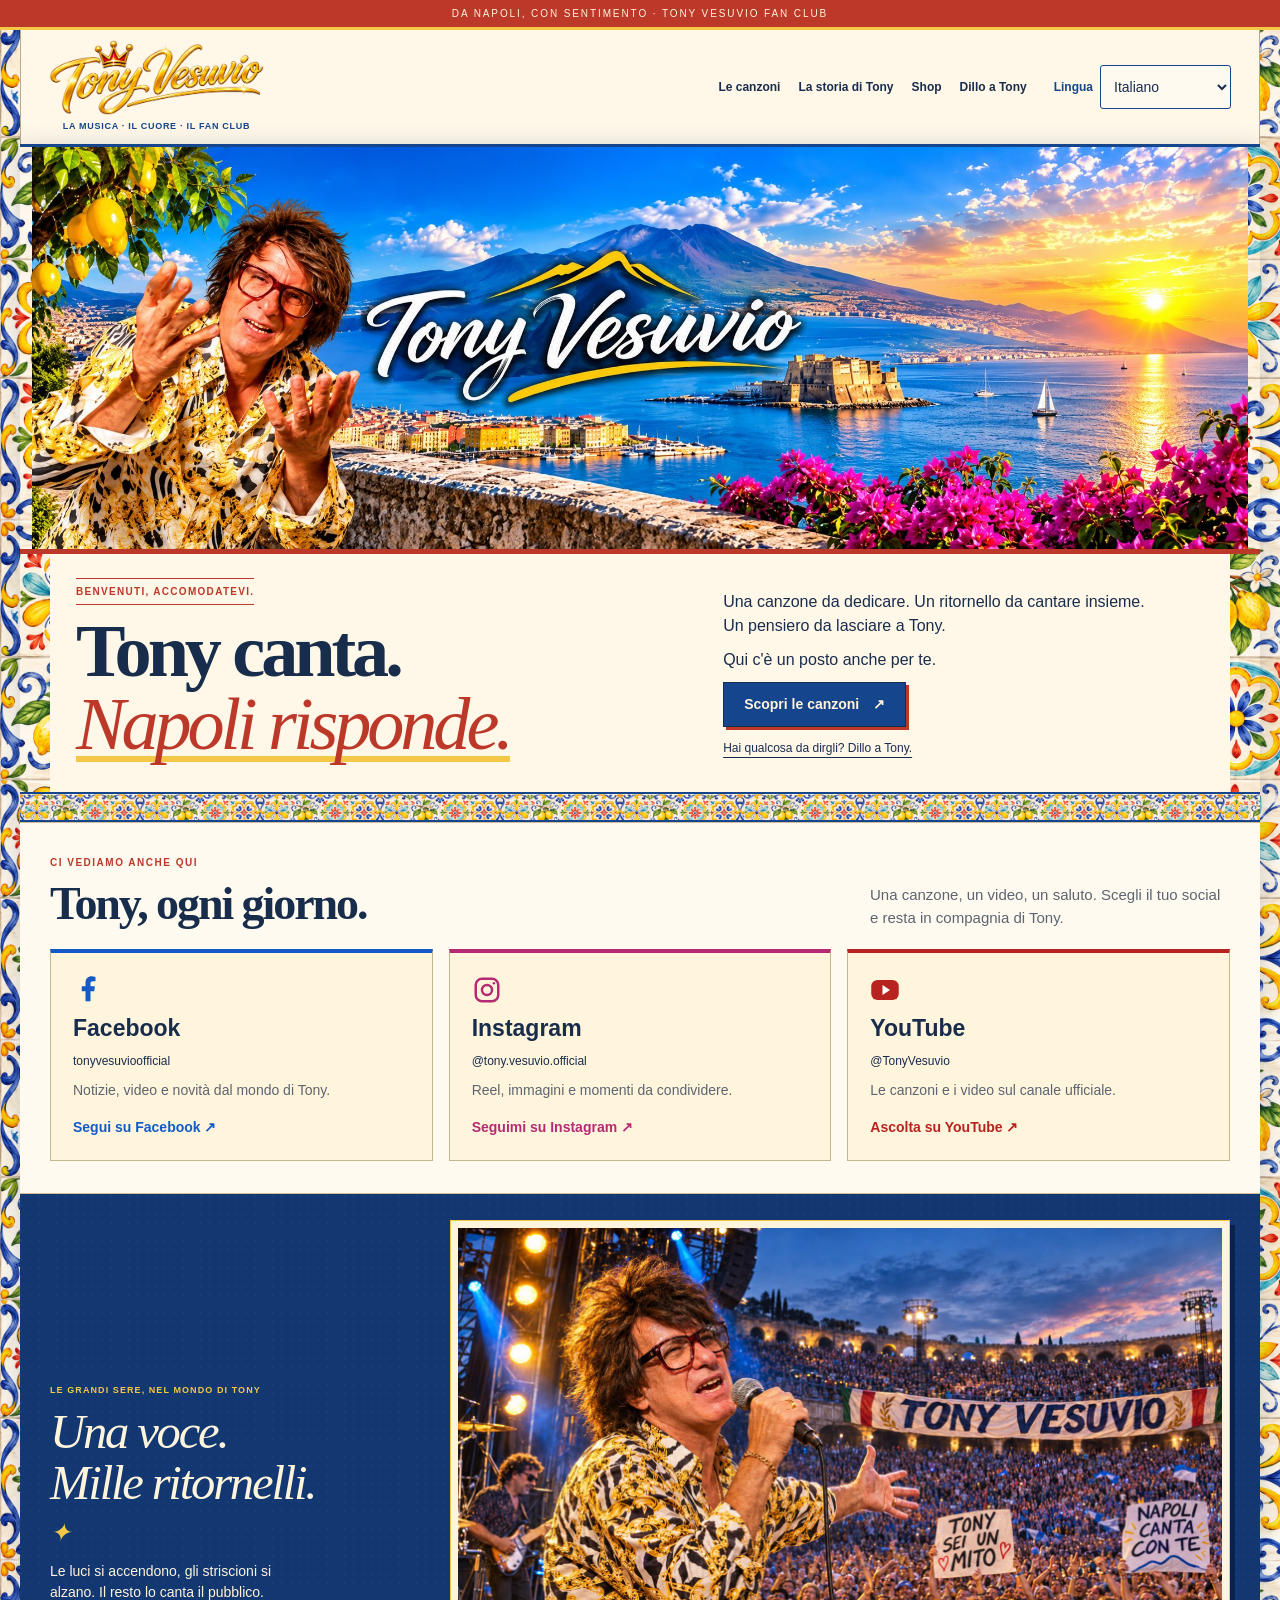
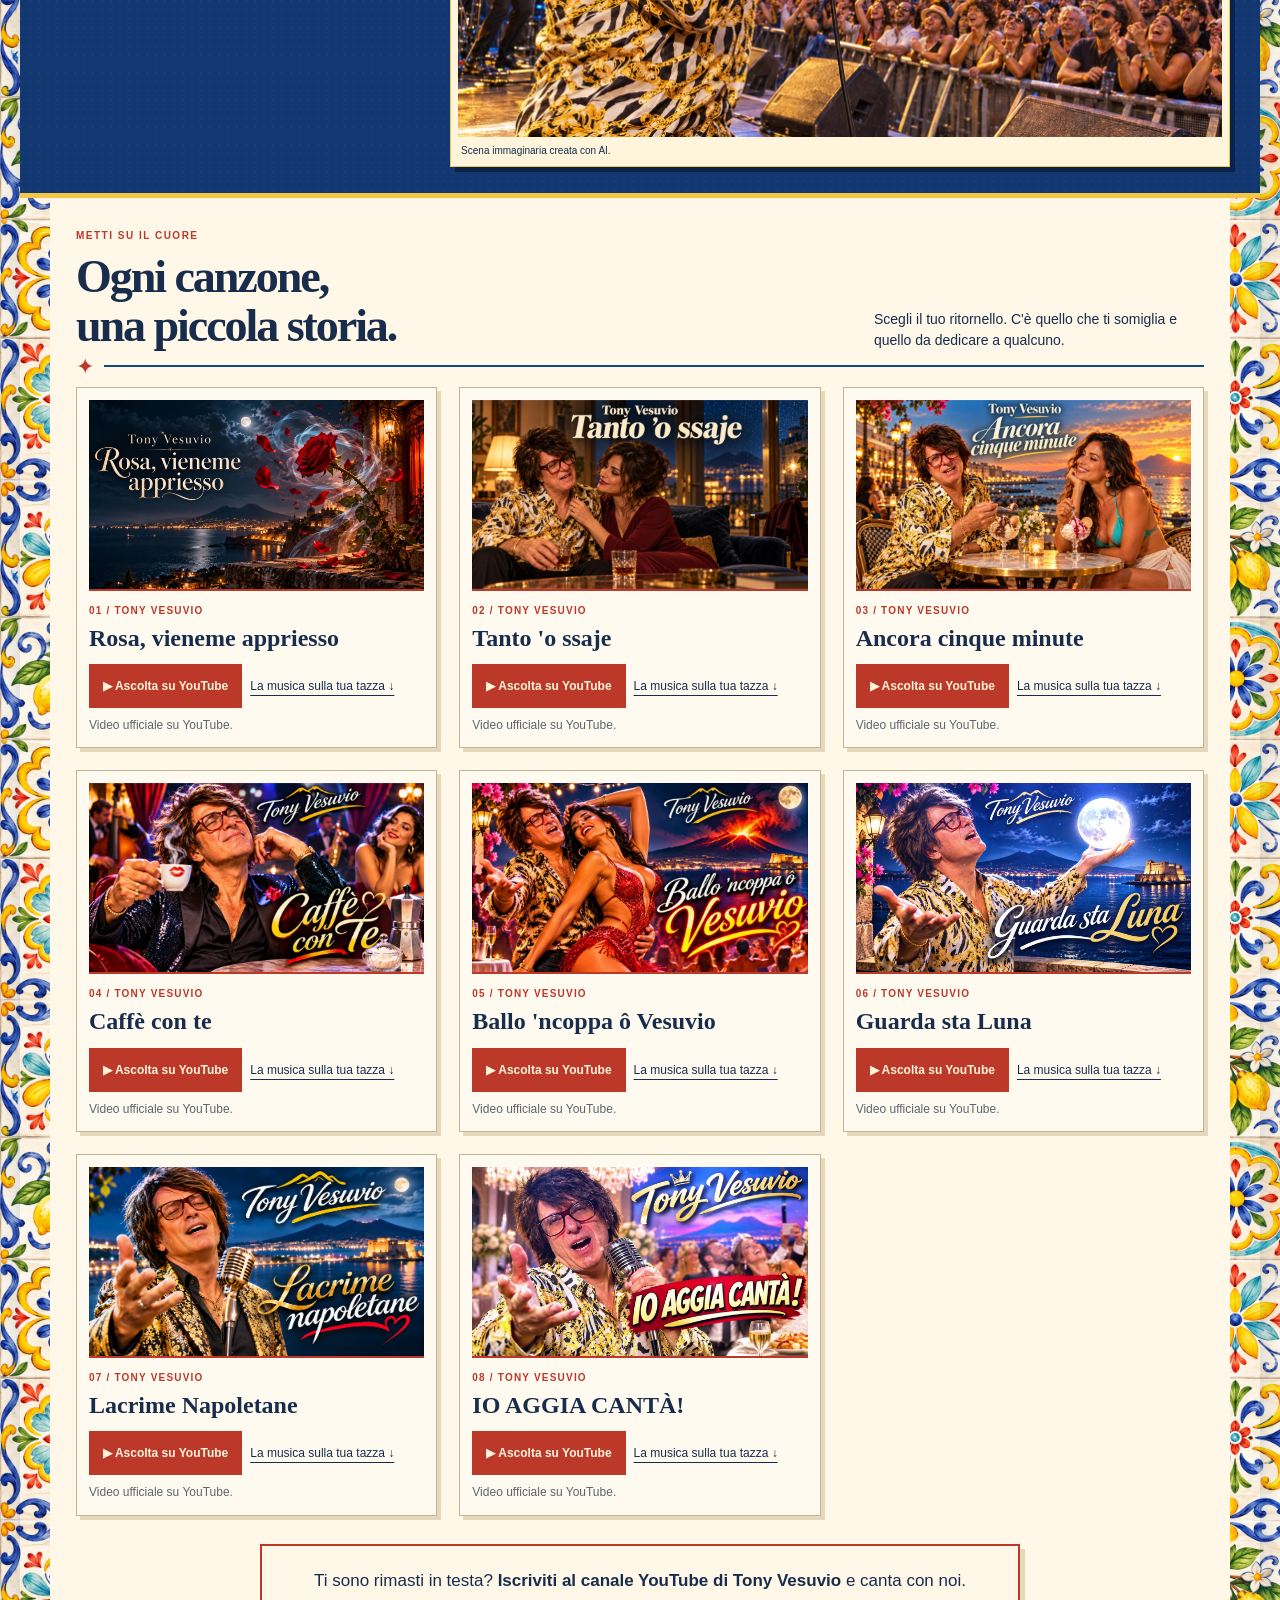
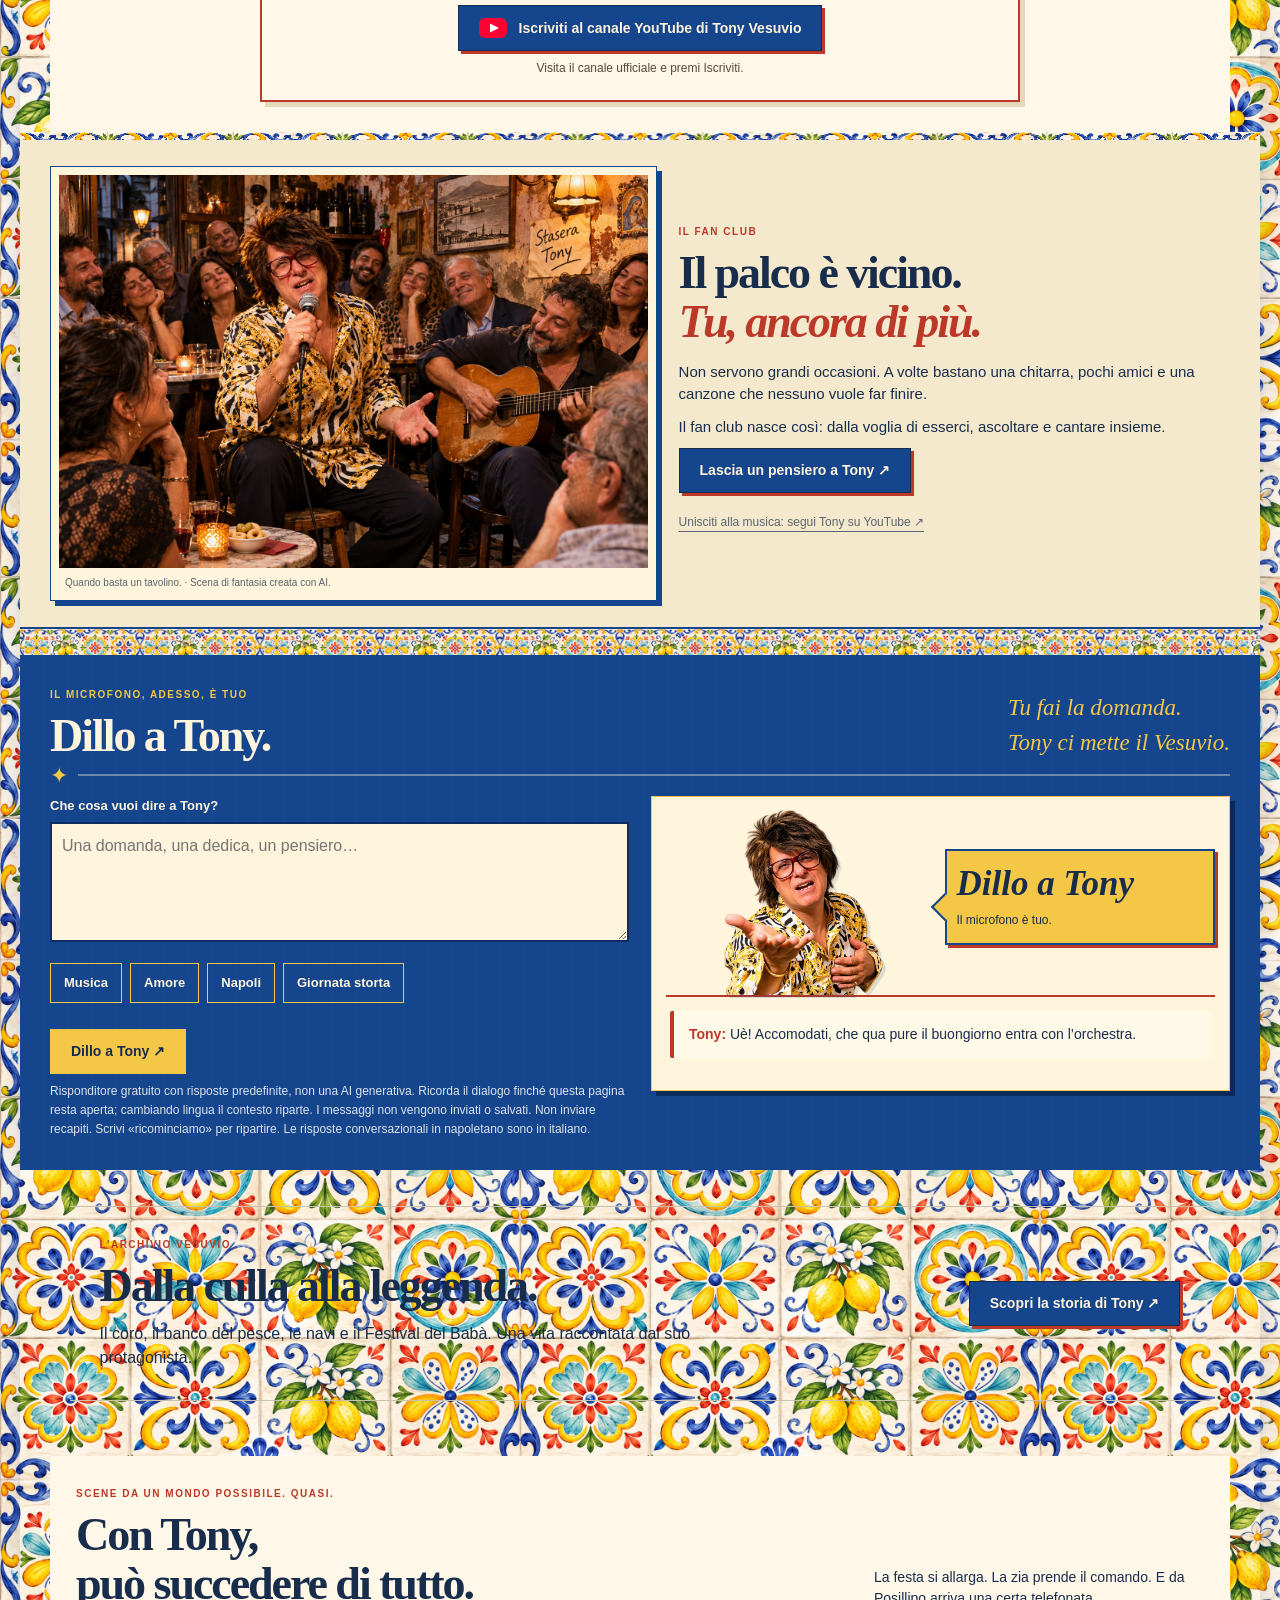
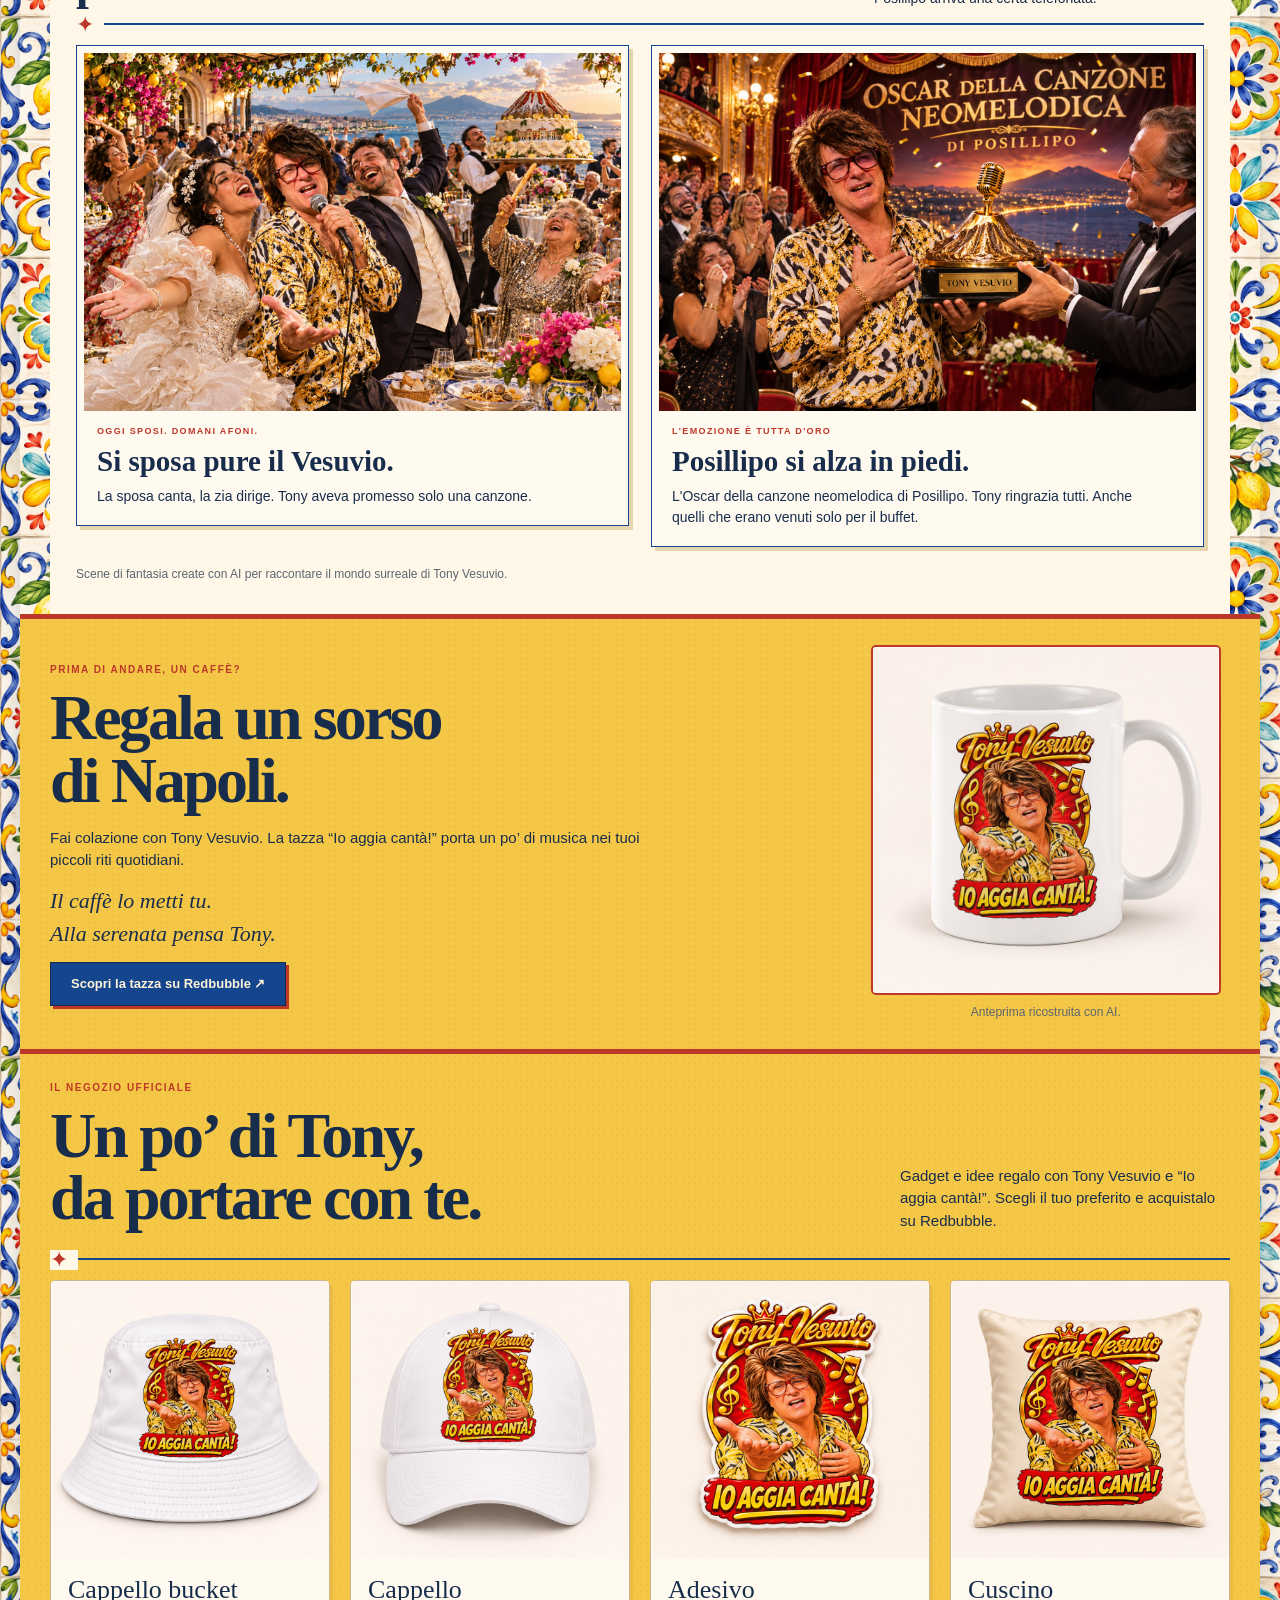
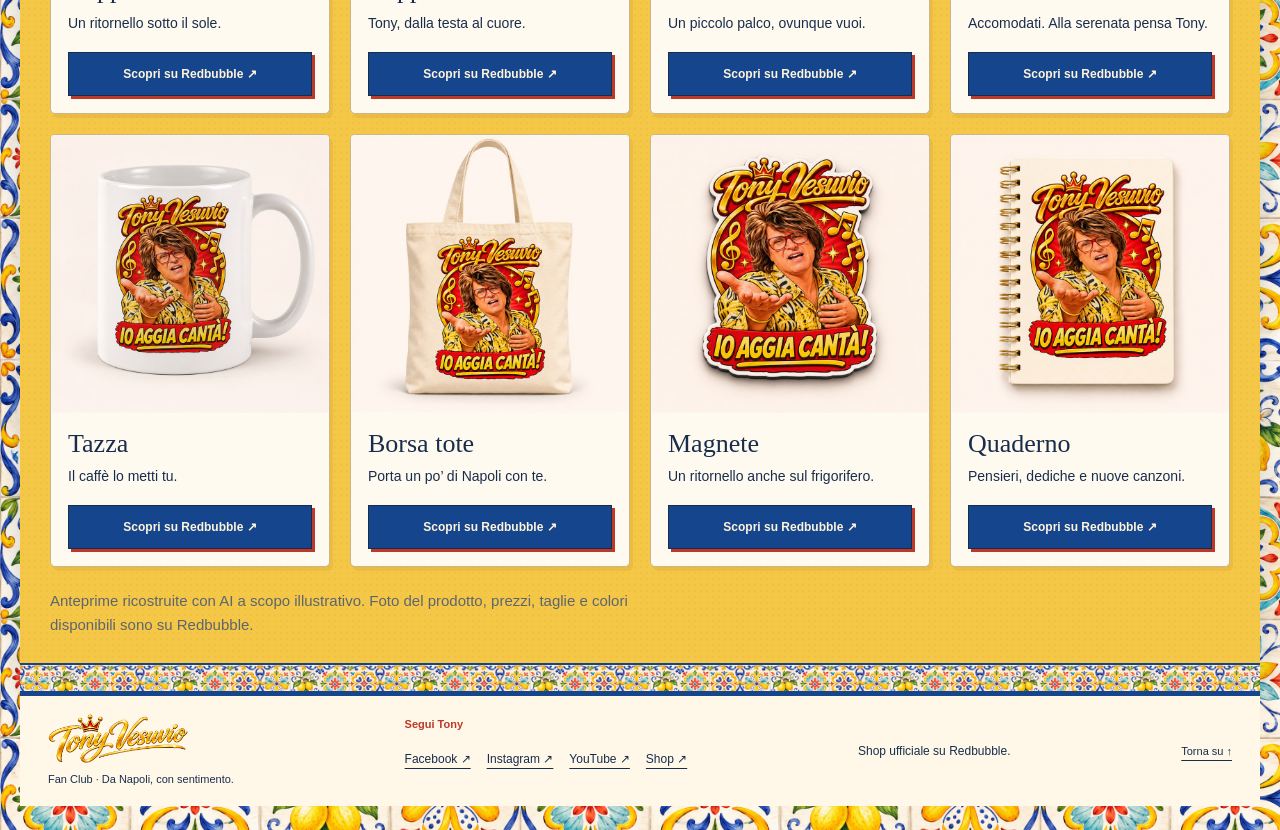
==== commit 47528cf6: "Add files via upload" ====
--- a/index.html
+++ b/index.html
@@ -57,7 +57,7 @@
 <section class="club" id="club" aria-labelledby="club-titolo"><div class="wrap club-layout"><figure class="photo-frame"><img src="assets/tony-pub.jpg" alt="Scena immaginaria: Tony canta con una chitarra, seduto tra pochi ascoltatori in un piccolo locale" width="1536" height="1024" loading="lazy"><figcaption>Quando basta un tavolino. · Scena di fantasia creata con AI.</figcaption></figure><div class="club-copy"><span class="eyebrow">Il fan club</span><h2 id="club-titolo">Il palco è vicino.<br><em>Tu, ancora di più.</em></h2><p>Non servono grandi occasioni. A volte bastano una chitarra, pochi amici e una canzone che nessuno vuole far finire.</p><p>Il fan club nasce così: dalla voglia di esserci, ascoltare e cantare insieme.</p><a class="button" href="#dillo">Lascia un pensiero a Tony ↗</a><p class="small" style="margin-top:20px"><a href="https://www.youtube.com/@TonyVesuvio" target="_blank" rel="noopener noreferrer">Unisciti alla musica: segui Tony su YouTube ↗</a></p></div></div></section>
 <div class="maiolica" aria-hidden="true"></div>
 <section class="talk section" id="dillo" aria-labelledby="dillo-titolo"><div class="wrap"><div class="section-heading"><div><span class="eyebrow">Il microfono, adesso, è tuo</span><h2 id="dillo-titolo">Dillo a Tony.</h2></div><p>Tu fai la domanda.<br>Tony ci mette il Vesuvio.</p></div><div class="talk-layout"><form class="tony-chat" id="tony-chat" aria-describedby="chat-disclaimer"><label for="messaggio">Che cosa vuoi dire a Tony?</label><textarea id="messaggio" rows="4" maxlength="400" placeholder="Una domanda, una dedica, un pensiero…" required></textarea><div class="chat-topics" aria-label="Argomenti suggeriti"><button type="button" class="chat-topic" data-topic="musica">Musica</button><button type="button" class="chat-topic" data-topic="amore">Amore</button><button type="button" class="chat-topic" data-topic="napoli">Napoli</button><button type="button" class="chat-topic" data-topic="giornata">Giornata storta</button></div><button class="button" type="submit">Dillo a Tony ↗</button><small id="chat-disclaimer" class="small demo">Risponditore automatico di fantasia, ispirato al personaggio di Tony. I messaggi restano solo su questo dispositivo: non vengono inviati, salvati o pubblicati.</small></form><article class="example"><div class="tony-greeting"><img class="tony-chat-portrait" src="assets/tony-ritratto-ufficiale.png" alt="Tony Vesuvio ti invita a parlare con la mano tesa" loading="lazy"><p class="tony-speech">Dillo a Tony<span>Il microfono è tuo.</span></p></div><div id="chat-log" class="chat-log" role="log" aria-live="polite" aria-relevant="additions text"><p class="chat-reply"><strong>Tony:</strong> Uè! Accomodati, che qua pure il buongiorno entra con l’orchestra.</p></div><p id="chat-status" class="small chat-status" aria-live="polite"></p></article></div></div></section>
-<section class="history-invitation wrap" aria-labelledby="history-invitation-title"><div><span class="eyebrow">L’archivio Vesuvio</span><h2 id="history-invitation-title">Dalla culla alla leggenda.</h2><p>Il coro, il banco del pesce, le navi e il Festival del Babà. Cinquantacinque anni di vita, raccontati dal loro protagonista.</p></div><a class="button" href="la-storia-di-tony/">Scopri la storia di Tony ↗</a></section>
+<section class="history-invitation wrap" aria-labelledby="history-invitation-title"><div><span class="eyebrow">L’archivio Vesuvio</span><h2 id="history-invitation-title">Dalla culla alla leggenda.</h2><p>Il coro, il banco del pesce, le navi e il Festival del Babà. Una vita raccontata dal suo protagonista.</p></div><a class="button" href="la-storia-di-tony/">Scopri la storia di Tony ↗</a></section>
 <section class="stories section wrap" id="mondo" aria-labelledby="mondo-titolo"><div class="section-heading"><div><span class="eyebrow">Scene da un mondo possibile. Quasi.</span><h2 id="mondo-titolo">Con Tony,<br>può succedere di tutto.</h2></div><p>La festa si allarga. La zia prende il comando. E da Posillipo arriva una certa telefonata.</p></div><div class="stories-grid"><figure><img src="assets/tony-matrimonio.jpg" alt="Matrimonio immaginario: Tony canta con gli sposi, una zia dirige e arriva una torta a forma di Vesuvio" width="1536" height="1024" loading="lazy"><figcaption><span class="eyebrow">Oggi sposi. Domani afoni.</span><h3>Si sposa pure il Vesuvio.</h3><p>La sposa canta, la zia dirige. Tony aveva promesso solo una canzone.</p></figcaption></figure><figure><img src="assets/tony-premio-posillipo.jpg" alt="Premiazione immaginaria: Tony riceve l'Oscar della canzone neomelodica di Posillipo, un trofeo dorato a forma di Vesuvio con microfono" width="1536" height="1024" loading="lazy"><figcaption><span class="eyebrow">L'emozione è tutta d'oro</span><h3>Posillipo si alza in piedi.</h3><p>L'Oscar della canzone neomelodica di Posillipo. Tony ringrazia tutti. Anche quelli che erano venuti solo per il buffet.</p></figcaption></figure></div><p class="small">Scene di fantasia create con AI per raccontare il mondo surreale di Tony Vesuvio.</p></section>
 <section class="merch" id="tazze" aria-labelledby="tazze-titolo"><div class="wrap merch-layout"><div><span class="eyebrow">Prima di andare, un caffè?</span><h2 id="tazze-titolo">Regala un sorso<br>di Napoli.</h2><p>Fai colazione con Tony Vesuvio. La tazza “Io aggia cantà!” porta un po’ di musica nei tuoi piccoli riti quotidiani.</p><p class="signoff">Il caffè lo metti tu.<br>Alla serenata pensa Tony.</p><a class="button" href="https://www.redbubble.com/i/mug/Tony-Vesuvio-Io-Aggia-Cant%C3%A0-by-TonyVesuvio/185326260/7yqg" target="_blank" rel="noopener noreferrer">Scopri la tazza su Redbubble ↗</a></div><figure class="mug-feature"><a href="https://www.redbubble.com/i/mug/Tony-Vesuvio-Io-Aggia-Cant%C3%A0-by-TonyVesuvio/185326260/7yqg" target="_blank" rel="noopener noreferrer" aria-label="Tazza Tony Vesuvio su Redbubble"><img src="assets/shop-mug.jpg" alt="Anteprima illustrativa della tazza Io aggia cantà!" width="800" height="800" loading="lazy"></a><figcaption class="small">Anteprima ricostruita con AI.</figcaption></figure></div></section>
 <section class="merch section" id="shop" aria-labelledby="shop-titolo"><div class="wrap"><div class="section-heading"><div><span class="eyebrow">Il negozio ufficiale</span><h2 id="shop-titolo">Un po’ di Tony,<br>da portare con te.</h2></div><p>Gadget e idee regalo con Tony Vesuvio e “Io aggia cantà!”. Scegli il tuo preferito e acquistalo su Redbubble.</p></div><div class="shop-grid"><article class="shop-card"><a class="shop-image" href="https://www.redbubble.com/i/bucket-hat/Tony-Vesuvio-Io-Aggia-Cant%C3%A0-by-TonyVesuvio/185326260/3vy7" target="_blank" rel="noopener noreferrer" aria-label="Cappello bucket su Redbubble"><img src="assets/shop-bucket.jpg" alt="Anteprima illustrativa: Cappello bucket Tony Vesuvio, Io aggia cantà!" width="800" height="800" loading="lazy"></a><div class="shop-copy"><h3>Cappello bucket</h3><p>Un ritornello sotto il sole.</p><a class="button" href="https://www.redbubble.com/i/bucket-hat/Tony-Vesuvio-Io-Aggia-Cant%C3%A0-by-TonyVesuvio/185326260/3vy7" target="_blank" rel="noopener noreferrer">Scopri su Redbubble ↗</a></div></article><article class="shop-card"><a class="shop-image" href="https://www.redbubble.com/i/hat/Tony-Vesuvio-Io-Aggia-Cant%C3%A0-by-TonyVesuvio/185326260/fce2" target="_blank" rel="noopener noreferrer" aria-label="Cappello su Redbubble"><img src="assets/shop-cap.jpg" alt="Anteprima illustrativa: Cappello Tony Vesuvio, Io aggia cantà!" width="800" height="800" loading="lazy"></a><div class="shop-copy"><h3>Cappello</h3><p>Tony, dalla testa al cuore.</p><a class="button" href="https://www.redbubble.com/i/hat/Tony-Vesuvio-Io-Aggia-Cant%C3%A0-by-TonyVesuvio/185326260/fce2" target="_blank" rel="noopener noreferrer">Scopri su Redbubble ↗</a></div></article><article class="shop-card"><a class="shop-image" href="https://www.redbubble.com/i/sticker/Tony-Vesuvio-Io-Aggia-Cant%C3%A0-by-TonyVesuvio/185326260/djes" target="_blank" rel="noopener noreferrer" aria-label="Adesivo su Redbubble"><img src="assets/shop-sticker.jpg" alt="Anteprima illustrativa: Adesivo Tony Vesuvio, Io aggia cantà!" width="800" height="800" loading="lazy"></a><div class="shop-copy"><h3>Adesivo</h3><p>Un piccolo palco, ovunque vuoi.</p><a class="button" href="https://www.redbubble.com/i/sticker/Tony-Vesuvio-Io-Aggia-Cant%C3%A0-by-TonyVesuvio/185326260/djes" target="_blank" rel="noopener noreferrer">Scopri su Redbubble ↗</a></div></article><article class="shop-card"><a class="shop-image" href="https://www.redbubble.com/i/throw-pillow/Tony-Vesuvio-Io-Aggia-Cant%C3%A0-by-TonyVesuvio/185326260/xwxm" target="_blank" rel="noopener noreferrer" aria-label="Cuscino su Redbubble"><img src="assets/shop-pillow.jpg" alt="Anteprima illustrativa: Cuscino Tony Vesuvio, Io aggia cantà!" width="800" height="800" loading="lazy"></a><div class="shop-copy"><h3>Cuscino</h3><p>Accomodati. Alla serenata pensa Tony.</p><a class="button" href="https://www.redbubble.com/i/throw-pillow/Tony-Vesuvio-Io-Aggia-Cant%C3%A0-by-TonyVesuvio/185326260/xwxm" target="_blank" rel="noopener noreferrer">Scopri su Redbubble ↗</a></div></article><article class="shop-card"><a class="shop-image" href="https://www.redbubble.com/i/mug/Tony-Vesuvio-Io-Aggia-Cant%C3%A0-by-TonyVesuvio/185326260/7yqg" target="_blank" rel="noopener noreferrer" aria-label="Tazza su Redbubble"><img src="assets/shop-mug.jpg" alt="Anteprima illustrativa: Tazza Tony Vesuvio, Io aggia cantà!" width="800" height="800" loading="lazy"></a><div class="shop-copy"><h3>Tazza</h3><p>Il caffè lo metti tu.</p><a class="button" href="https://www.redbubble.com/i/mug/Tony-Vesuvio-Io-Aggia-Cant%C3%A0-by-TonyVesuvio/185326260/7yqg" target="_blank" rel="noopener noreferrer">Scopri su Redbubble ↗</a></div></article><article class="shop-card"><a class="shop-image" href="https://www.redbubble.com/i/tote-bag/Tony-Vesuvio-Io-Aggia-Cant%C3%A0-by-TonyVesuvio/185326260/xd4m" target="_blank" rel="noopener noreferrer" aria-label="Borsa tote su Redbubble"><img src="assets/shop-tote.jpg" alt="Anteprima illustrativa: Borsa tote Tony Vesuvio, Io aggia cantà!" width="800" height="800" loading="lazy"></a><div class="shop-copy"><h3>Borsa tote</h3><p>Porta un po’ di Napoli con te.</p><a class="button" href="https://www.redbubble.com/i/tote-bag/Tony-Vesuvio-Io-Aggia-Cant%C3%A0-by-TonyVesuvio/185326260/xd4m" target="_blank" rel="noopener noreferrer">Scopri su Redbubble ↗</a></div></article><article class="shop-card"><a class="shop-image" href="https://www.redbubble.com/i/magnet/Tony-Vesuvio-Io-Aggia-Cant%C3%A0-by-TonyVesuvio/185326260/9gzh" target="_blank" rel="noopener noreferrer" aria-label="Magnete su Redbubble"><img src="assets/shop-magnet.jpg" alt="Anteprima illustrativa: Magnete Tony Vesuvio, Io aggia cantà!" width="800" height="800" loading="lazy"></a><div class="shop-copy"><h3>Magnete</h3><p>Un ritornello anche sul frigorifero.</p><a class="button" href="https://www.redbubble.com/i/magnet/Tony-Vesuvio-Io-Aggia-Cant%C3%A0-by-TonyVesuvio/185326260/9gzh" target="_blank" rel="noopener noreferrer">Scopri su Redbubble ↗</a></div></article><article class="shop-card"><a class="shop-image" href="https://www.redbubble.com/i/notebook/Tony-Vesuvio-Io-Aggia-Cant%C3%A0-by-TonyVesuvio/185326260/qhru" target="_blank" rel="noopener noreferrer" aria-label="Quaderno su Redbubble"><img src="assets/shop-notebook.jpg" alt="Anteprima illustrativa: Quaderno Tony Vesuvio, Io aggia cantà!" width="800" height="800" loading="lazy"></a><div class="shop-copy"><h3>Quaderno</h3><p>Pensieri, dediche e nuove canzoni.</p><a class="button" href="https://www.redbubble.com/i/notebook/Tony-Vesuvio-Io-Aggia-Cant%C3%A0-by-TonyVesuvio/185326260/qhru" target="_blank" rel="noopener noreferrer">Scopri su Redbubble ↗</a></div></article></div><p class="small shop-note">Anteprime ricostruite con AI a scopo illustrativo. Foto del prodotto, prezzi, taglie e colori disponibili sono su Redbubble.</p></div></section>
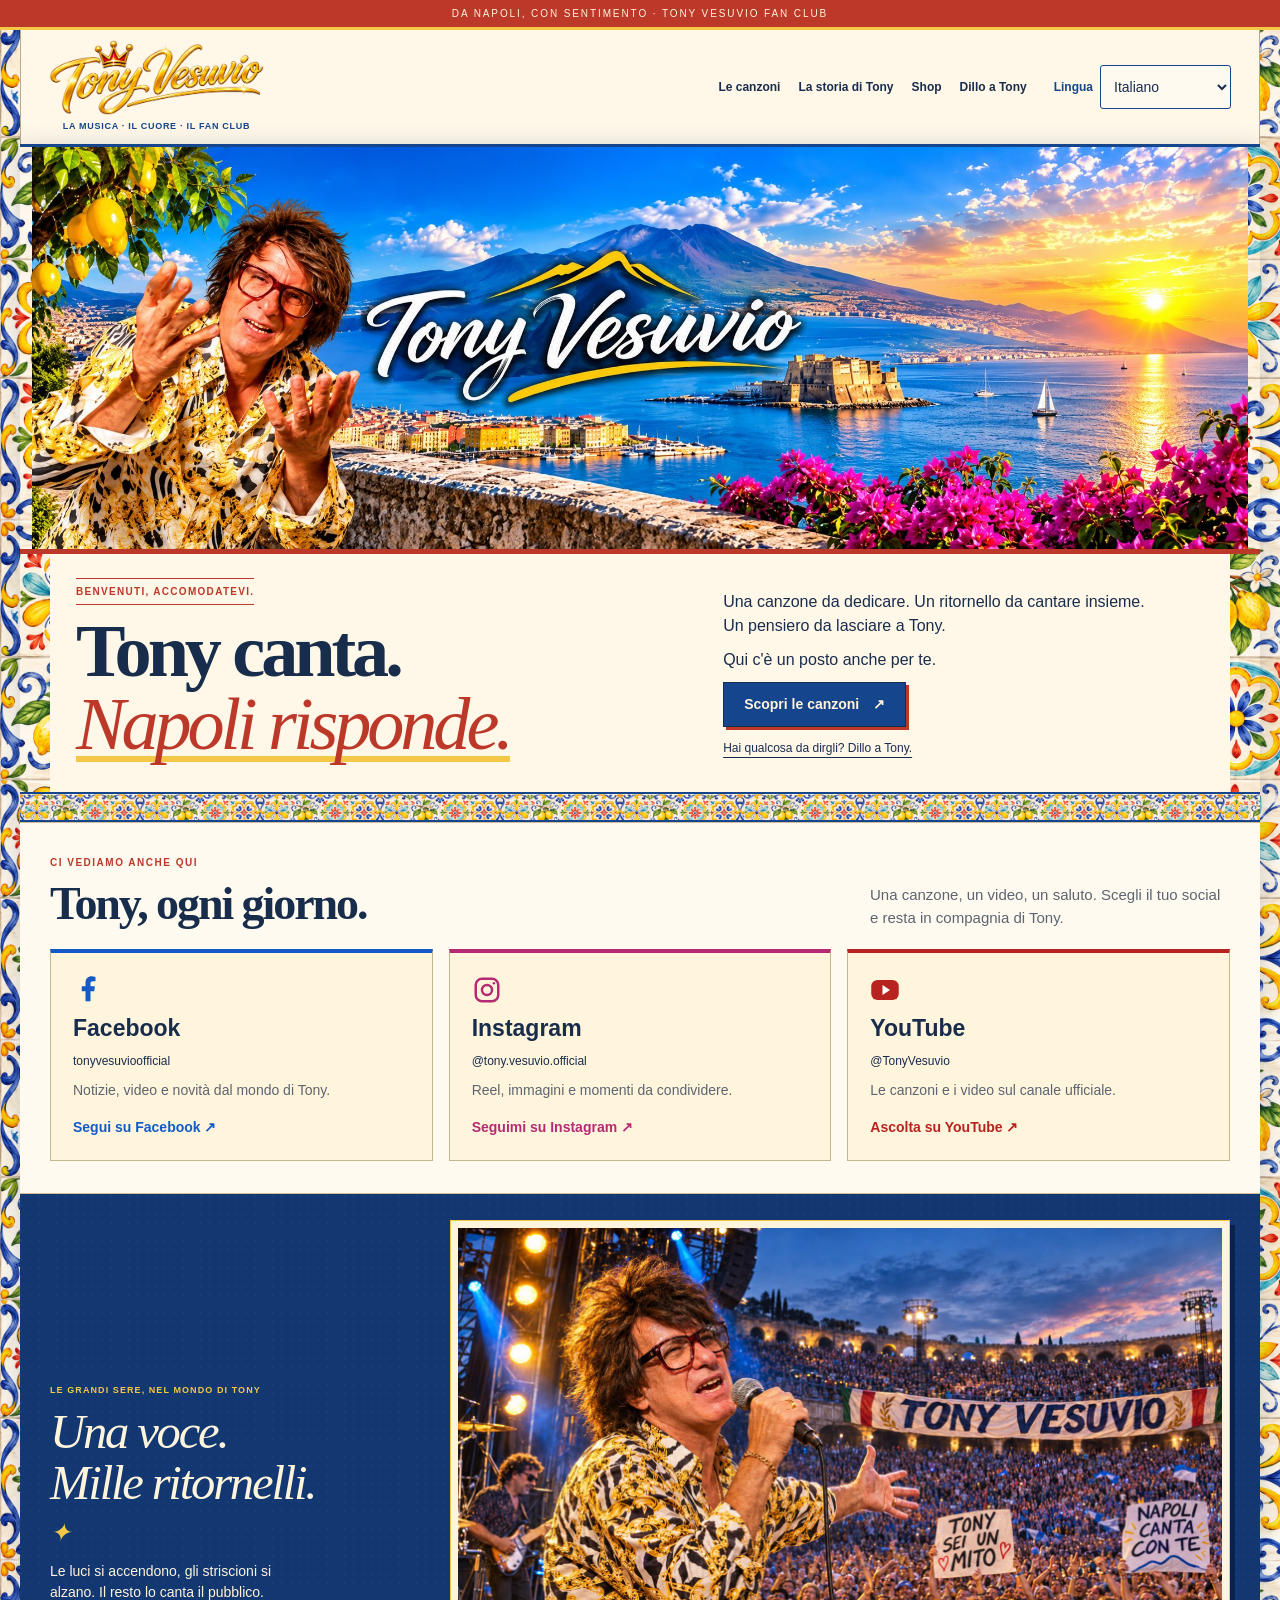
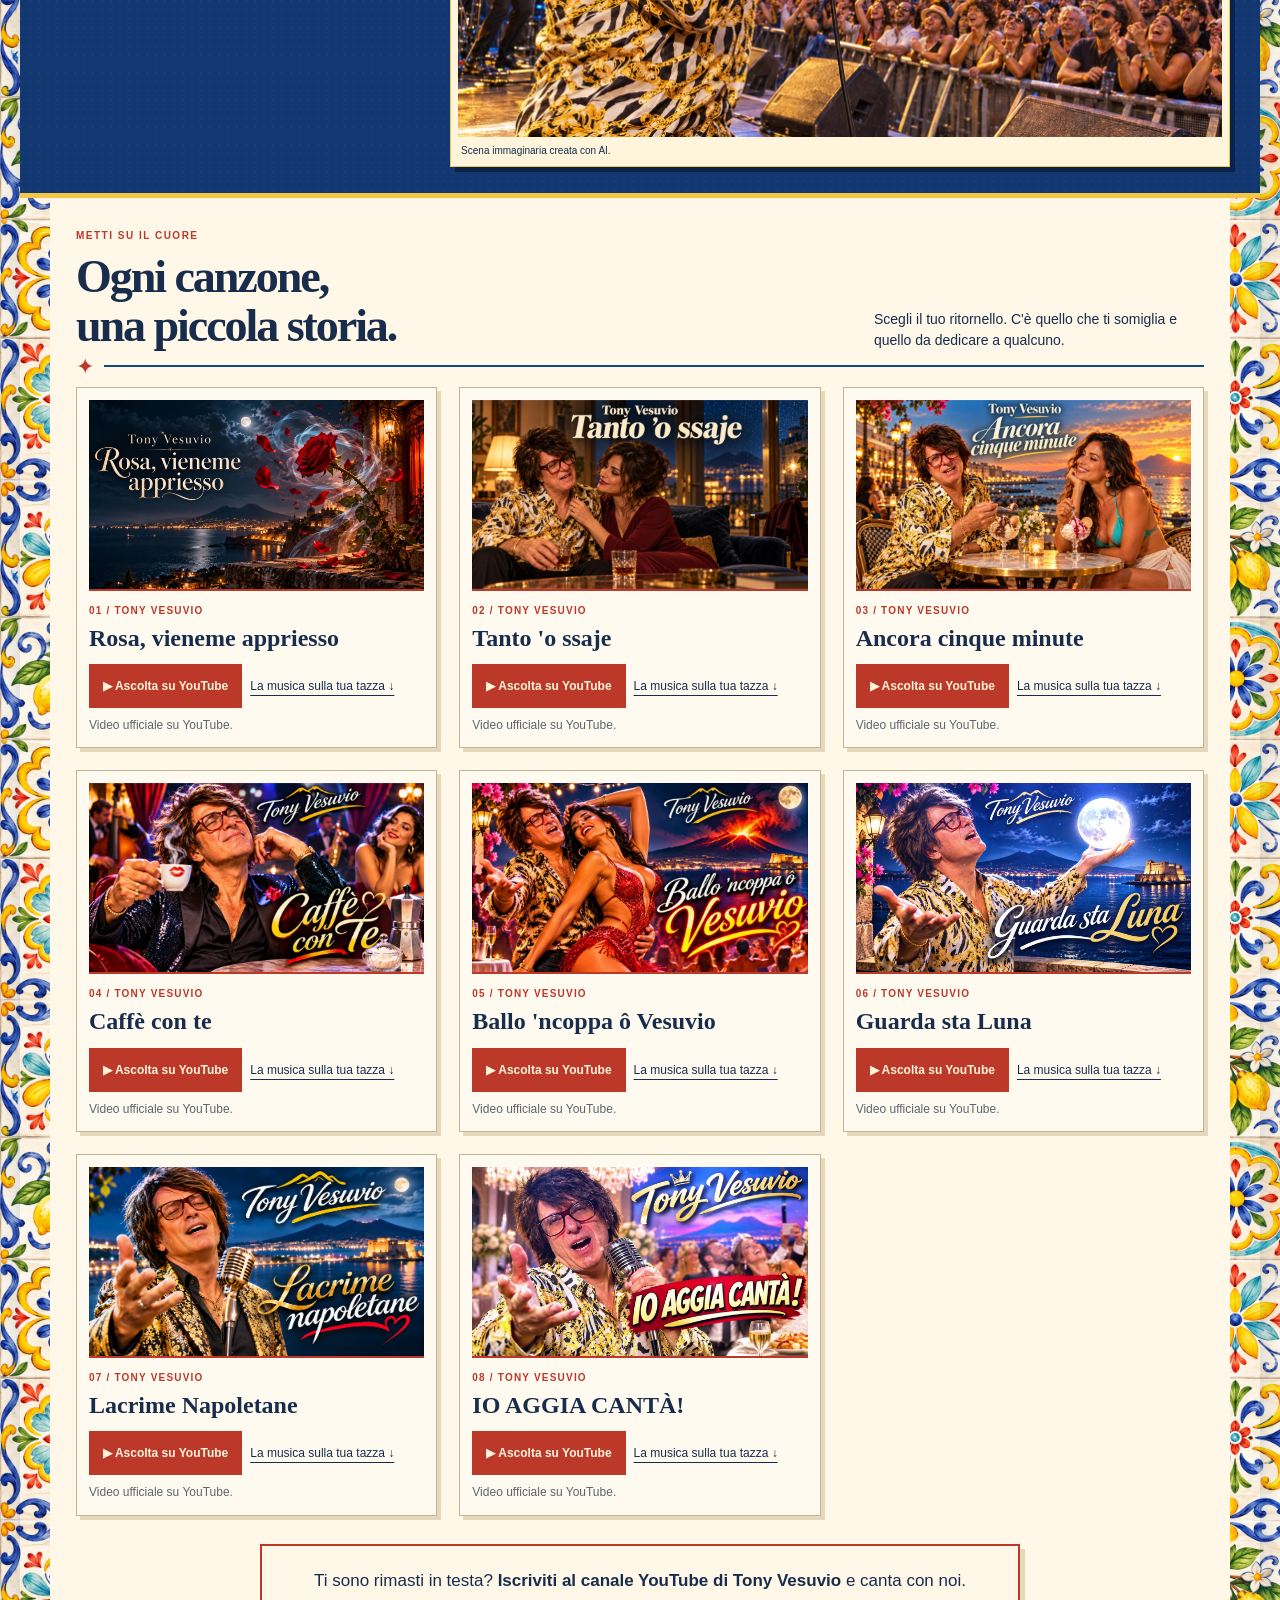
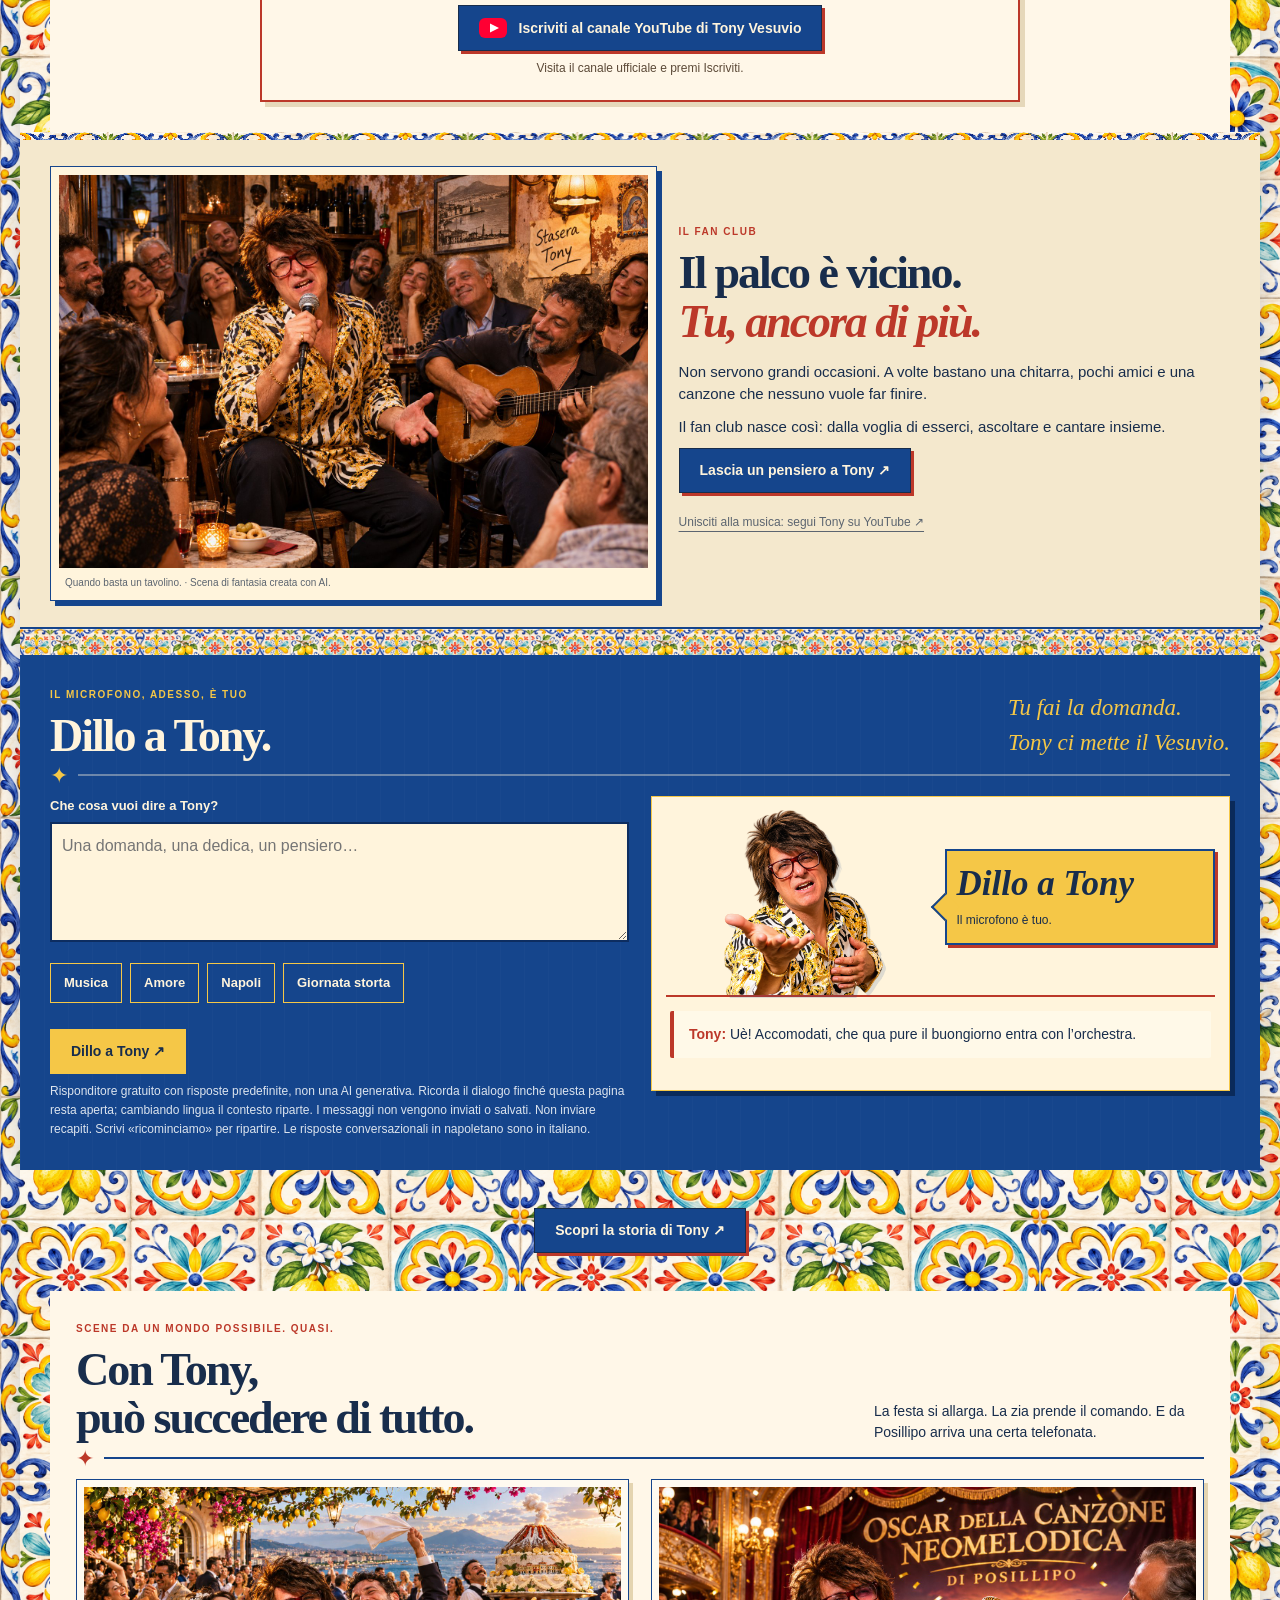
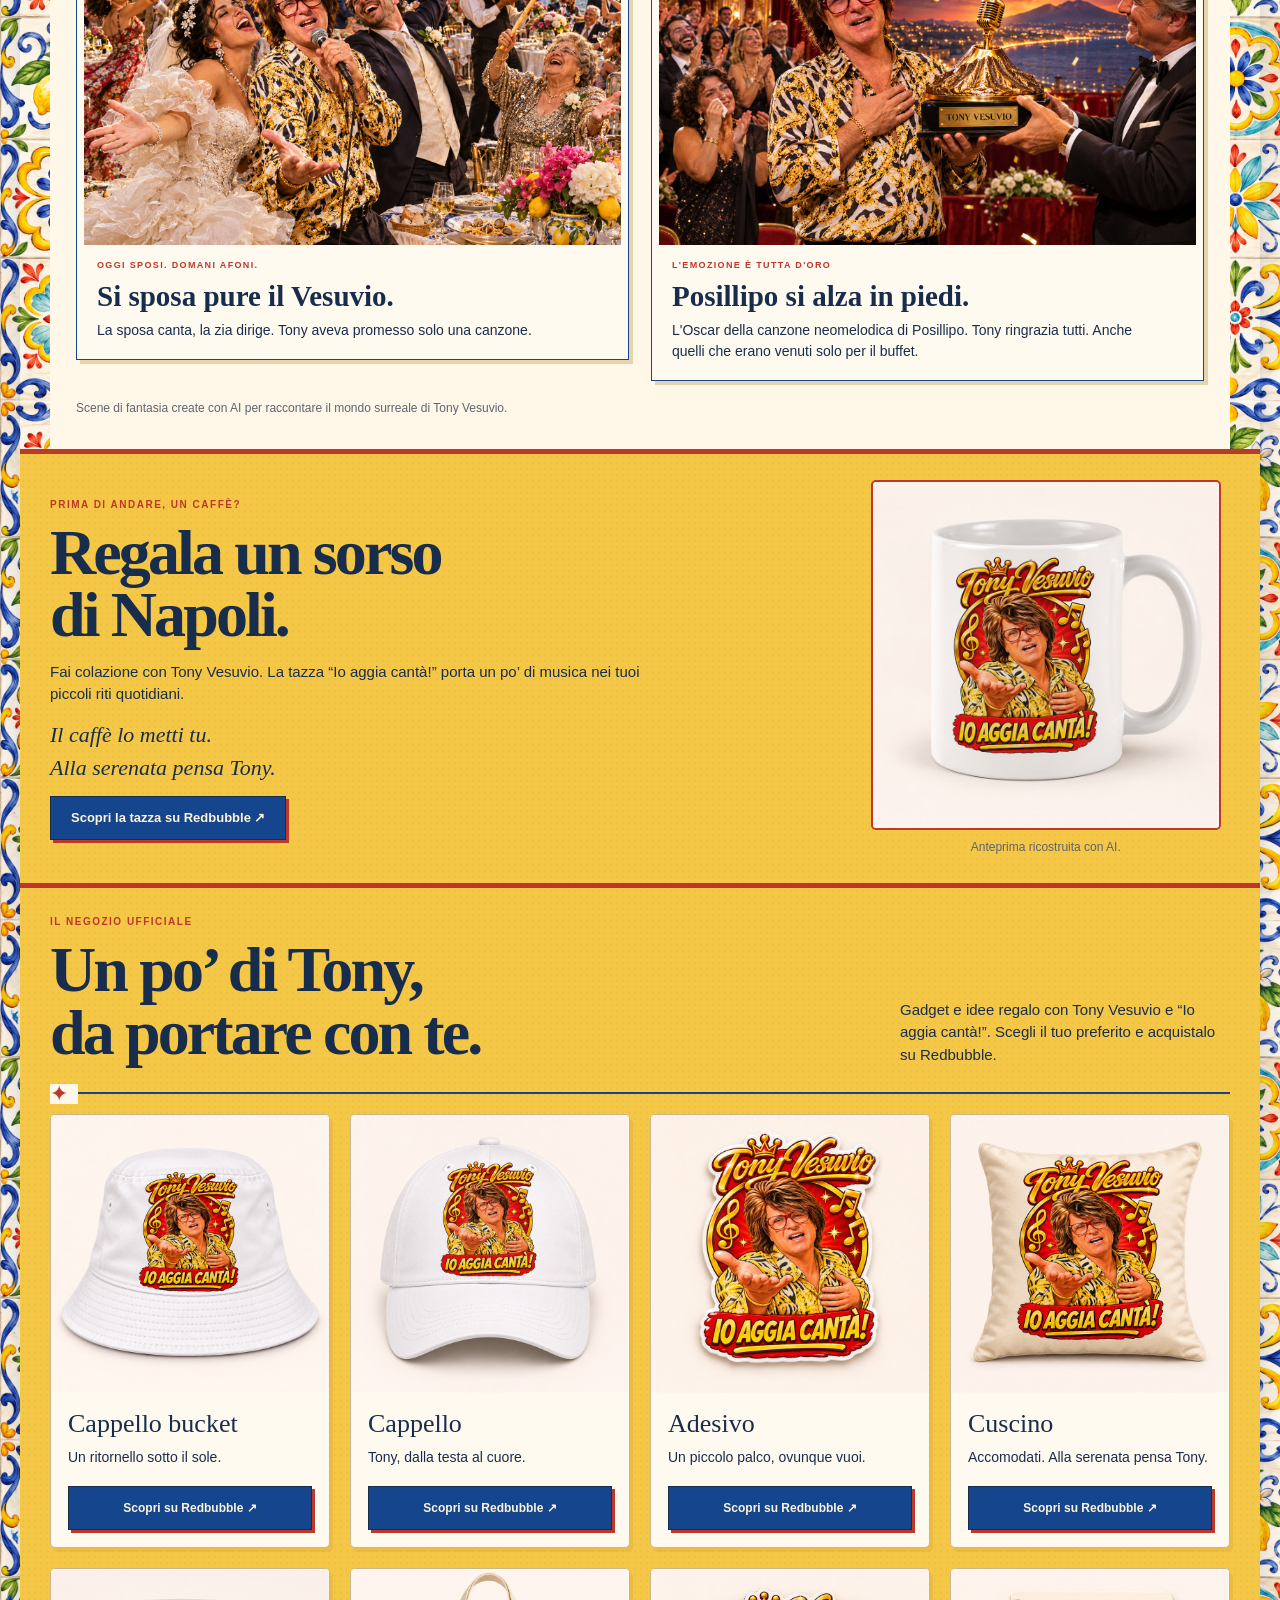
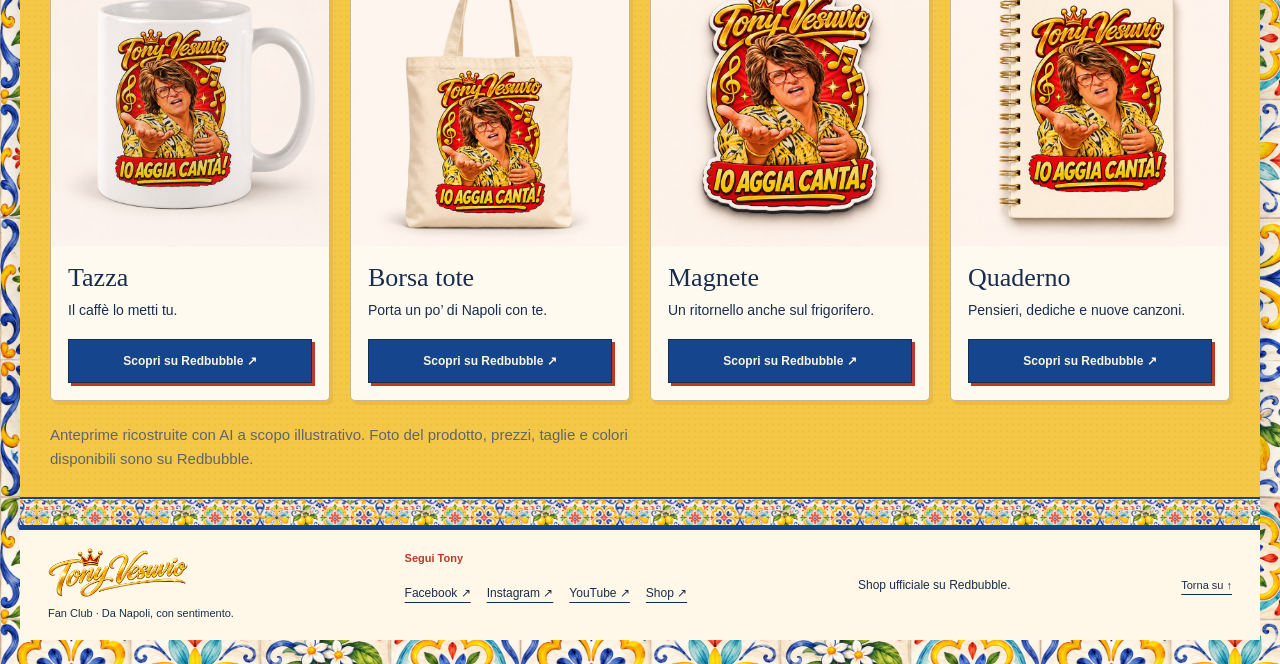
==== commit c2f5e5c4: "Add files via upload" ====
--- a/index.html
+++ b/index.html
@@ -57,7 +57,7 @@
 <section class="club" id="club" aria-labelledby="club-titolo"><div class="wrap club-layout"><figure class="photo-frame"><img src="assets/tony-pub.jpg" alt="Scena immaginaria: Tony canta con una chitarra, seduto tra pochi ascoltatori in un piccolo locale" width="1536" height="1024" loading="lazy"><figcaption>Quando basta un tavolino. · Scena di fantasia creata con AI.</figcaption></figure><div class="club-copy"><span class="eyebrow">Il fan club</span><h2 id="club-titolo">Il palco è vicino.<br><em>Tu, ancora di più.</em></h2><p>Non servono grandi occasioni. A volte bastano una chitarra, pochi amici e una canzone che nessuno vuole far finire.</p><p>Il fan club nasce così: dalla voglia di esserci, ascoltare e cantare insieme.</p><a class="button" href="#dillo">Lascia un pensiero a Tony ↗</a><p class="small" style="margin-top:20px"><a href="https://www.youtube.com/@TonyVesuvio" target="_blank" rel="noopener noreferrer">Unisciti alla musica: segui Tony su YouTube ↗</a></p></div></div></section>
 <div class="maiolica" aria-hidden="true"></div>
 <section class="talk section" id="dillo" aria-labelledby="dillo-titolo"><div class="wrap"><div class="section-heading"><div><span class="eyebrow">Il microfono, adesso, è tuo</span><h2 id="dillo-titolo">Dillo a Tony.</h2></div><p>Tu fai la domanda.<br>Tony ci mette il Vesuvio.</p></div><div class="talk-layout"><form class="tony-chat" id="tony-chat" aria-describedby="chat-disclaimer"><label for="messaggio">Che cosa vuoi dire a Tony?</label><textarea id="messaggio" rows="4" maxlength="400" placeholder="Una domanda, una dedica, un pensiero…" required></textarea><div class="chat-topics" aria-label="Argomenti suggeriti"><button type="button" class="chat-topic" data-topic="musica">Musica</button><button type="button" class="chat-topic" data-topic="amore">Amore</button><button type="button" class="chat-topic" data-topic="napoli">Napoli</button><button type="button" class="chat-topic" data-topic="giornata">Giornata storta</button></div><button class="button" type="submit">Dillo a Tony ↗</button><small id="chat-disclaimer" class="small demo">Risponditore automatico di fantasia, ispirato al personaggio di Tony. I messaggi restano solo su questo dispositivo: non vengono inviati, salvati o pubblicati.</small></form><article class="example"><div class="tony-greeting"><img class="tony-chat-portrait" src="assets/tony-ritratto-ufficiale.png" alt="Tony Vesuvio ti invita a parlare con la mano tesa" loading="lazy"><p class="tony-speech">Dillo a Tony<span>Il microfono è tuo.</span></p></div><div id="chat-log" class="chat-log" role="log" aria-live="polite" aria-relevant="additions text"><p class="chat-reply"><strong>Tony:</strong> Uè! Accomodati, che qua pure il buongiorno entra con l’orchestra.</p></div><p id="chat-status" class="small chat-status" aria-live="polite"></p></article></div></div></section>
-<section class="history-invitation wrap" aria-labelledby="history-invitation-title"><div><span class="eyebrow">L’archivio Vesuvio</span><h2 id="history-invitation-title">Dalla culla alla leggenda.</h2><p>Il coro, il banco del pesce, le navi e il Festival del Babà. Una vita raccontata dal suo protagonista.</p></div><a class="button" href="la-storia-di-tony/">Scopri la storia di Tony ↗</a></section>
+<section class="history-invitation wrap" aria-label="La storia di Tony" style="justify-content:center;padding:18px 0;margin-block:20px;border:0"><a class="button" href="la-storia-di-tony/">Scopri la storia di Tony ↗</a></section>
 <section class="stories section wrap" id="mondo" aria-labelledby="mondo-titolo"><div class="section-heading"><div><span class="eyebrow">Scene da un mondo possibile. Quasi.</span><h2 id="mondo-titolo">Con Tony,<br>può succedere di tutto.</h2></div><p>La festa si allarga. La zia prende il comando. E da Posillipo arriva una certa telefonata.</p></div><div class="stories-grid"><figure><img src="assets/tony-matrimonio.jpg" alt="Matrimonio immaginario: Tony canta con gli sposi, una zia dirige e arriva una torta a forma di Vesuvio" width="1536" height="1024" loading="lazy"><figcaption><span class="eyebrow">Oggi sposi. Domani afoni.</span><h3>Si sposa pure il Vesuvio.</h3><p>La sposa canta, la zia dirige. Tony aveva promesso solo una canzone.</p></figcaption></figure><figure><img src="assets/tony-premio-posillipo.jpg" alt="Premiazione immaginaria: Tony riceve l'Oscar della canzone neomelodica di Posillipo, un trofeo dorato a forma di Vesuvio con microfono" width="1536" height="1024" loading="lazy"><figcaption><span class="eyebrow">L'emozione è tutta d'oro</span><h3>Posillipo si alza in piedi.</h3><p>L'Oscar della canzone neomelodica di Posillipo. Tony ringrazia tutti. Anche quelli che erano venuti solo per il buffet.</p></figcaption></figure></div><p class="small">Scene di fantasia create con AI per raccontare il mondo surreale di Tony Vesuvio.</p></section>
 <section class="merch" id="tazze" aria-labelledby="tazze-titolo"><div class="wrap merch-layout"><div><span class="eyebrow">Prima di andare, un caffè?</span><h2 id="tazze-titolo">Regala un sorso<br>di Napoli.</h2><p>Fai colazione con Tony Vesuvio. La tazza “Io aggia cantà!” porta un po’ di musica nei tuoi piccoli riti quotidiani.</p><p class="signoff">Il caffè lo metti tu.<br>Alla serenata pensa Tony.</p><a class="button" href="https://www.redbubble.com/i/mug/Tony-Vesuvio-Io-Aggia-Cant%C3%A0-by-TonyVesuvio/185326260/7yqg" target="_blank" rel="noopener noreferrer">Scopri la tazza su Redbubble ↗</a></div><figure class="mug-feature"><a href="https://www.redbubble.com/i/mug/Tony-Vesuvio-Io-Aggia-Cant%C3%A0-by-TonyVesuvio/185326260/7yqg" target="_blank" rel="noopener noreferrer" aria-label="Tazza Tony Vesuvio su Redbubble"><img src="assets/shop-mug.jpg" alt="Anteprima illustrativa della tazza Io aggia cantà!" width="800" height="800" loading="lazy"></a><figcaption class="small">Anteprima ricostruita con AI.</figcaption></figure></div></section>
 <section class="merch section" id="shop" aria-labelledby="shop-titolo"><div class="wrap"><div class="section-heading"><div><span class="eyebrow">Il negozio ufficiale</span><h2 id="shop-titolo">Un po’ di Tony,<br>da portare con te.</h2></div><p>Gadget e idee regalo con Tony Vesuvio e “Io aggia cantà!”. Scegli il tuo preferito e acquistalo su Redbubble.</p></div><div class="shop-grid"><article class="shop-card"><a class="shop-image" href="https://www.redbubble.com/i/bucket-hat/Tony-Vesuvio-Io-Aggia-Cant%C3%A0-by-TonyVesuvio/185326260/3vy7" target="_blank" rel="noopener noreferrer" aria-label="Cappello bucket su Redbubble"><img src="assets/shop-bucket.jpg" alt="Anteprima illustrativa: Cappello bucket Tony Vesuvio, Io aggia cantà!" width="800" height="800" loading="lazy"></a><div class="shop-copy"><h3>Cappello bucket</h3><p>Un ritornello sotto il sole.</p><a class="button" href="https://www.redbubble.com/i/bucket-hat/Tony-Vesuvio-Io-Aggia-Cant%C3%A0-by-TonyVesuvio/185326260/3vy7" target="_blank" rel="noopener noreferrer">Scopri su Redbubble ↗</a></div></article><article class="shop-card"><a class="shop-image" href="https://www.redbubble.com/i/hat/Tony-Vesuvio-Io-Aggia-Cant%C3%A0-by-TonyVesuvio/185326260/fce2" target="_blank" rel="noopener noreferrer" aria-label="Cappello su Redbubble"><img src="assets/shop-cap.jpg" alt="Anteprima illustrativa: Cappello Tony Vesuvio, Io aggia cantà!" width="800" height="800" loading="lazy"></a><div class="shop-copy"><h3>Cappello</h3><p>Tony, dalla testa al cuore.</p><a class="button" href="https://www.redbubble.com/i/hat/Tony-Vesuvio-Io-Aggia-Cant%C3%A0-by-TonyVesuvio/185326260/fce2" target="_blank" rel="noopener noreferrer">Scopri su Redbubble ↗</a></div></article><article class="shop-card"><a class="shop-image" href="https://www.redbubble.com/i/sticker/Tony-Vesuvio-Io-Aggia-Cant%C3%A0-by-TonyVesuvio/185326260/djes" target="_blank" rel="noopener noreferrer" aria-label="Adesivo su Redbubble"><img src="assets/shop-sticker.jpg" alt="Anteprima illustrativa: Adesivo Tony Vesuvio, Io aggia cantà!" width="800" height="800" loading="lazy"></a><div class="shop-copy"><h3>Adesivo</h3><p>Un piccolo palco, ovunque vuoi.</p><a class="button" href="https://www.redbubble.com/i/sticker/Tony-Vesuvio-Io-Aggia-Cant%C3%A0-by-TonyVesuvio/185326260/djes" target="_blank" rel="noopener noreferrer">Scopri su Redbubble ↗</a></div></article><article class="shop-card"><a class="shop-image" href="https://www.redbubble.com/i/throw-pillow/Tony-Vesuvio-Io-Aggia-Cant%C3%A0-by-TonyVesuvio/185326260/xwxm" target="_blank" rel="noopener noreferrer" aria-label="Cuscino su Redbubble"><img src="assets/shop-pillow.jpg" alt="Anteprima illustrativa: Cuscino Tony Vesuvio, Io aggia cantà!" width="800" height="800" loading="lazy"></a><div class="shop-copy"><h3>Cuscino</h3><p>Accomodati. Alla serenata pensa Tony.</p><a class="button" href="https://www.redbubble.com/i/throw-pillow/Tony-Vesuvio-Io-Aggia-Cant%C3%A0-by-TonyVesuvio/185326260/xwxm" target="_blank" rel="noopener noreferrer">Scopri su Redbubble ↗</a></div></article><article class="shop-card"><a class="shop-image" href="https://www.redbubble.com/i/mug/Tony-Vesuvio-Io-Aggia-Cant%C3%A0-by-TonyVesuvio/185326260/7yqg" target="_blank" rel="noopener noreferrer" aria-label="Tazza su Redbubble"><img src="assets/shop-mug.jpg" alt="Anteprima illustrativa: Tazza Tony Vesuvio, Io aggia cantà!" width="800" height="800" loading="lazy"></a><div class="shop-copy"><h3>Tazza</h3><p>Il caffè lo metti tu.</p><a class="button" href="https://www.redbubble.com/i/mug/Tony-Vesuvio-Io-Aggia-Cant%C3%A0-by-TonyVesuvio/185326260/7yqg" target="_blank" rel="noopener noreferrer">Scopri su Redbubble ↗</a></div></article><article class="shop-card"><a class="shop-image" href="https://www.redbubble.com/i/tote-bag/Tony-Vesuvio-Io-Aggia-Cant%C3%A0-by-TonyVesuvio/185326260/xd4m" target="_blank" rel="noopener noreferrer" aria-label="Borsa tote su Redbubble"><img src="assets/shop-tote.jpg" alt="Anteprima illustrativa: Borsa tote Tony Vesuvio, Io aggia cantà!" width="800" height="800" loading="lazy"></a><div class="shop-copy"><h3>Borsa tote</h3><p>Porta un po’ di Napoli con te.</p><a class="button" href="https://www.redbubble.com/i/tote-bag/Tony-Vesuvio-Io-Aggia-Cant%C3%A0-by-TonyVesuvio/185326260/xd4m" target="_blank" rel="noopener noreferrer">Scopri su Redbubble ↗</a></div></article><article class="shop-card"><a class="shop-image" href="https://www.redbubble.com/i/magnet/Tony-Vesuvio-Io-Aggia-Cant%C3%A0-by-TonyVesuvio/185326260/9gzh" target="_blank" rel="noopener noreferrer" aria-label="Magnete su Redbubble"><img src="assets/shop-magnet.jpg" alt="Anteprima illustrativa: Magnete Tony Vesuvio, Io aggia cantà!" width="800" height="800" loading="lazy"></a><div class="shop-copy"><h3>Magnete</h3><p>Un ritornello anche sul frigorifero.</p><a class="button" href="https://www.redbubble.com/i/magnet/Tony-Vesuvio-Io-Aggia-Cant%C3%A0-by-TonyVesuvio/185326260/9gzh" target="_blank" rel="noopener noreferrer">Scopri su Redbubble ↗</a></div></article><article class="shop-card"><a class="shop-image" href="https://www.redbubble.com/i/notebook/Tony-Vesuvio-Io-Aggia-Cant%C3%A0-by-TonyVesuvio/185326260/qhru" target="_blank" rel="noopener noreferrer" aria-label="Quaderno su Redbubble"><img src="assets/shop-notebook.jpg" alt="Anteprima illustrativa: Quaderno Tony Vesuvio, Io aggia cantà!" width="800" height="800" loading="lazy"></a><div class="shop-copy"><h3>Quaderno</h3><p>Pensieri, dediche e nuove canzoni.</p><a class="button" href="https://www.redbubble.com/i/notebook/Tony-Vesuvio-Io-Aggia-Cant%C3%A0-by-TonyVesuvio/185326260/qhru" target="_blank" rel="noopener noreferrer">Scopri su Redbubble ↗</a></div></article></div><p class="small shop-note">Anteprime ricostruite con AI a scopo illustrativo. Foto del prodotto, prezzi, taglie e colori disponibili sono su Redbubble.</p></div></section>
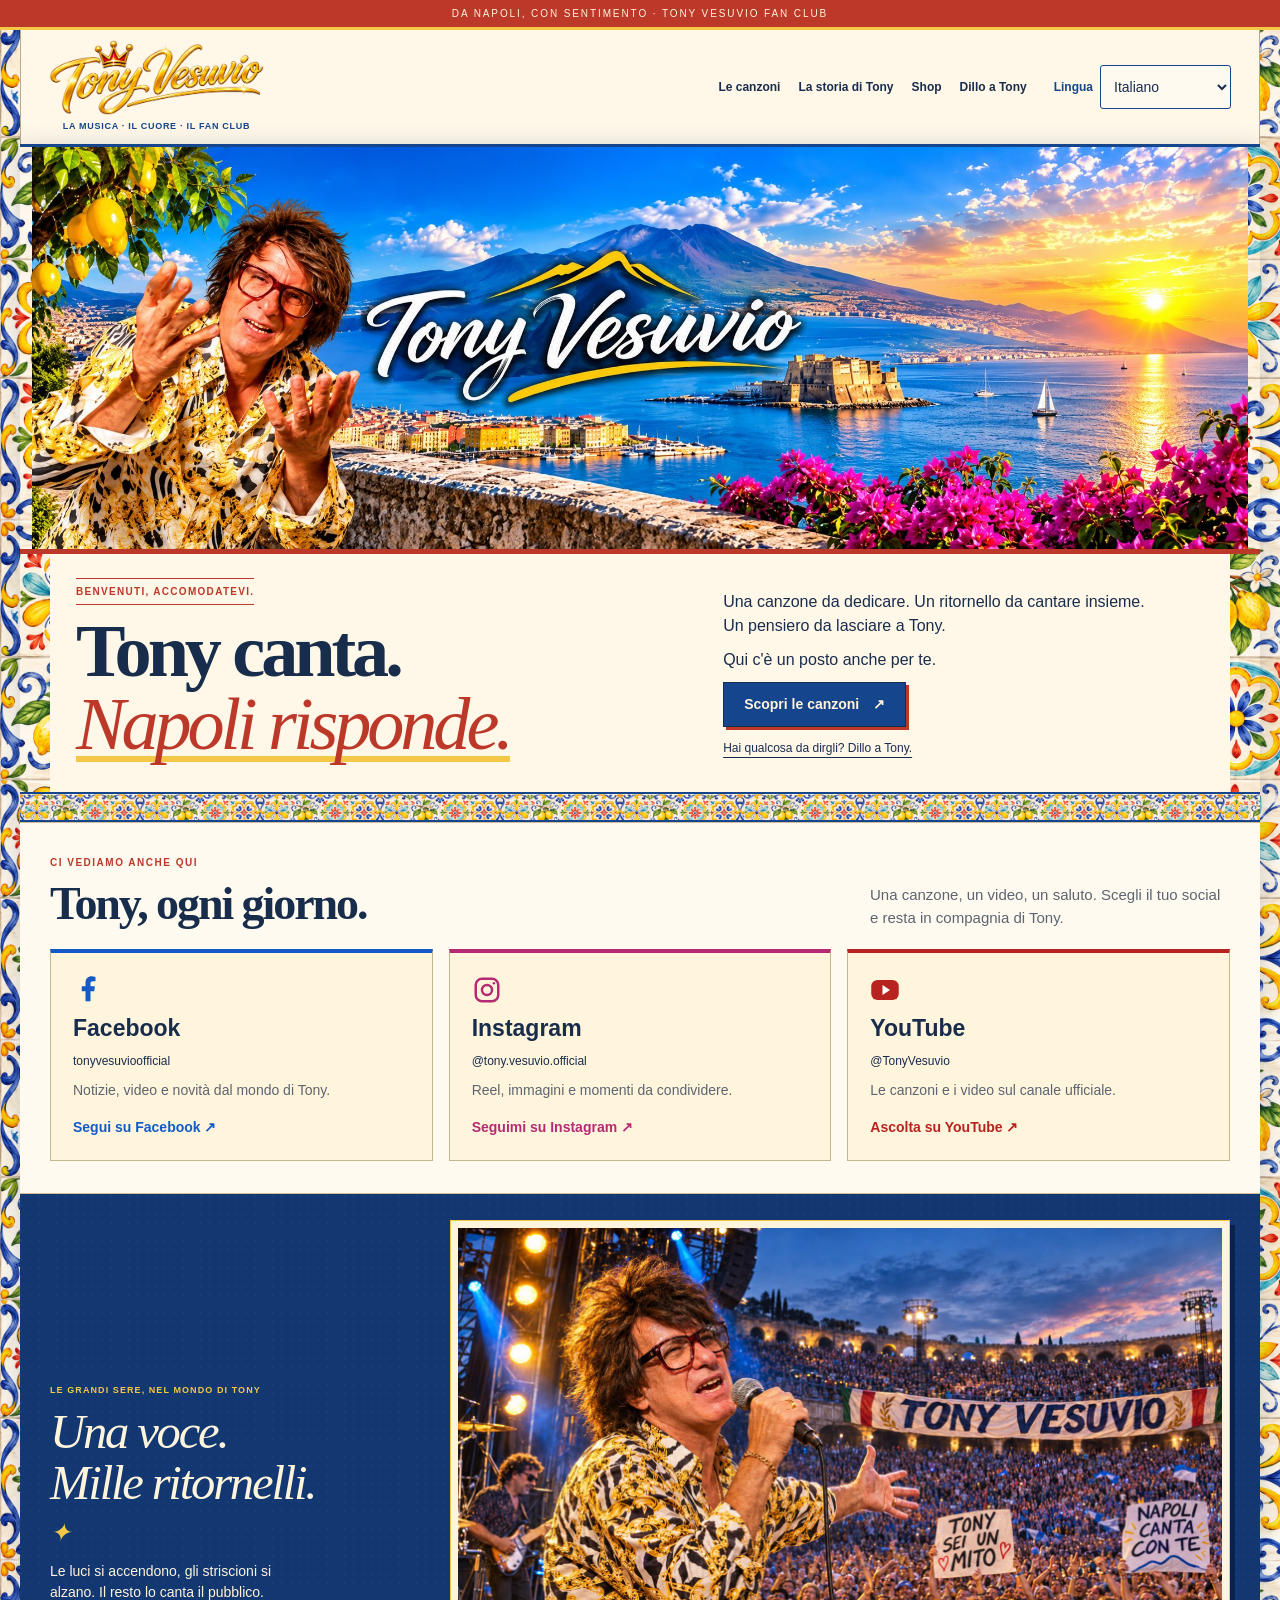
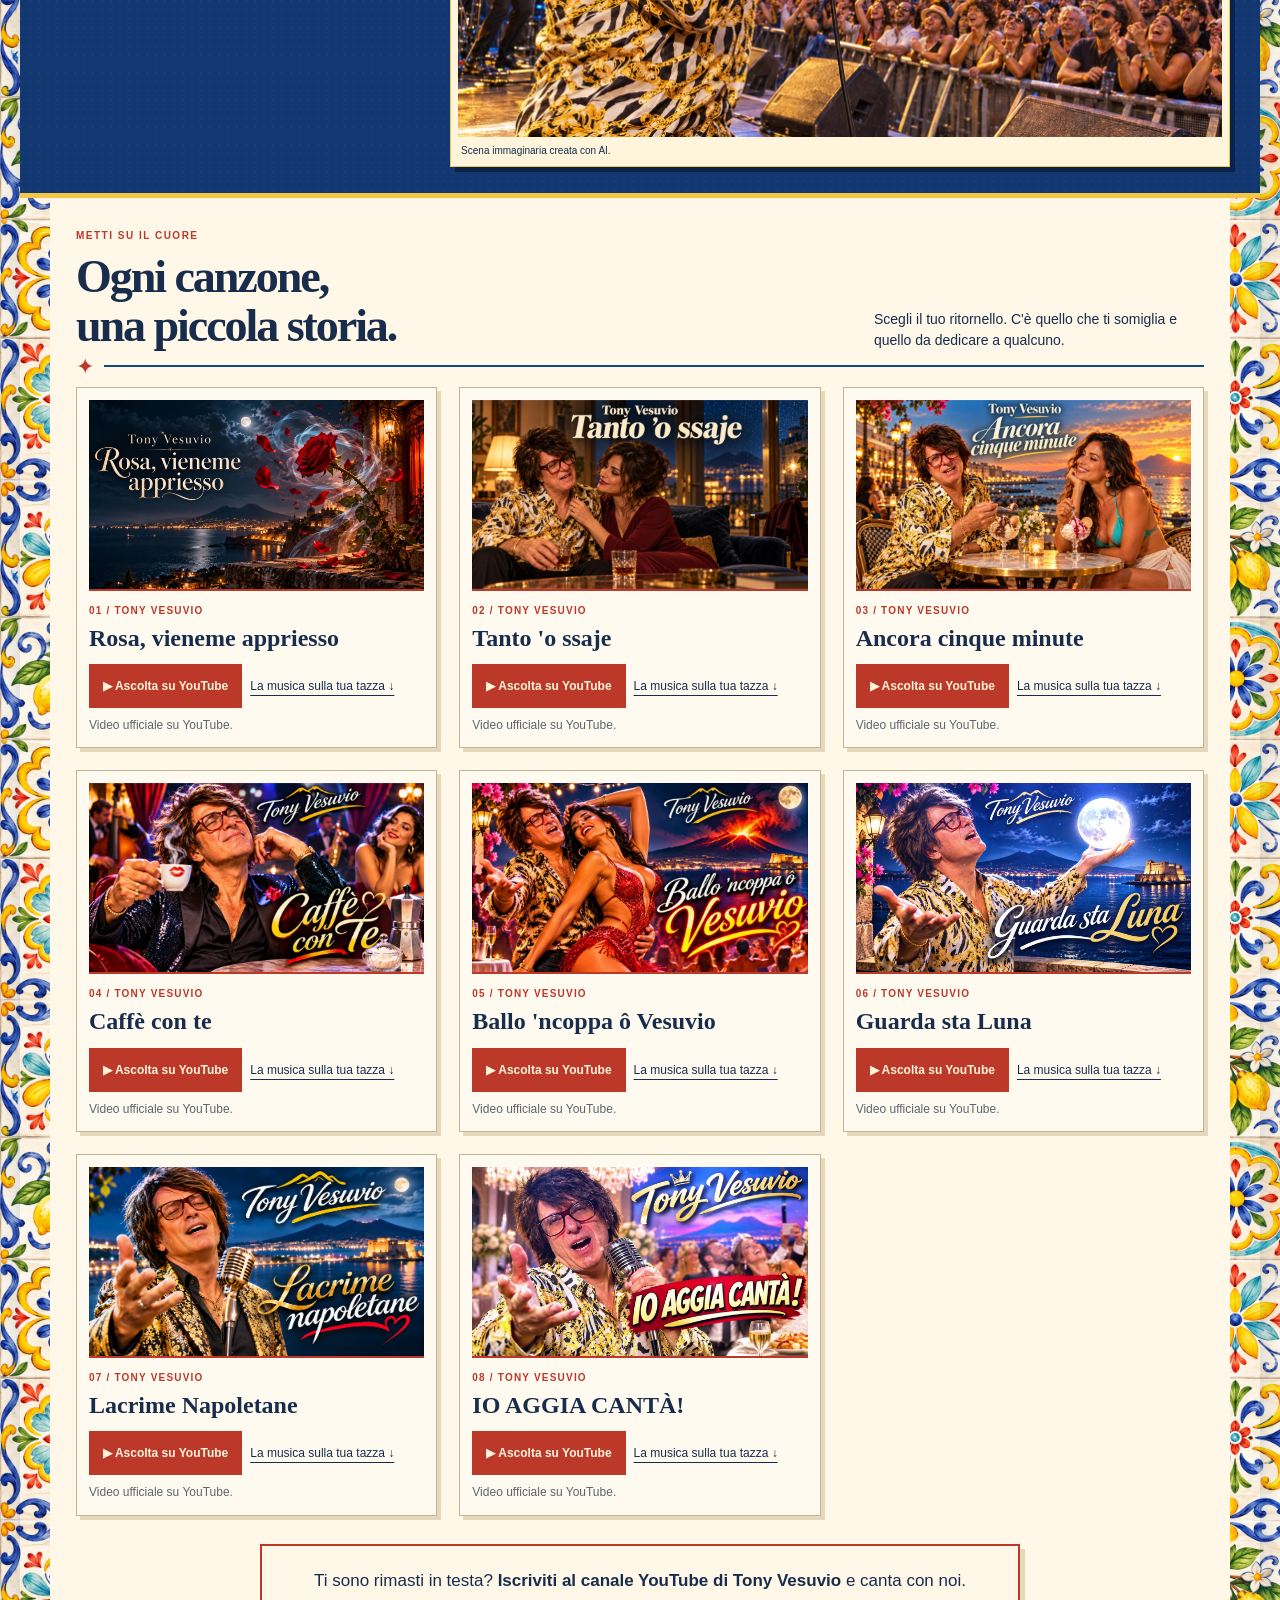
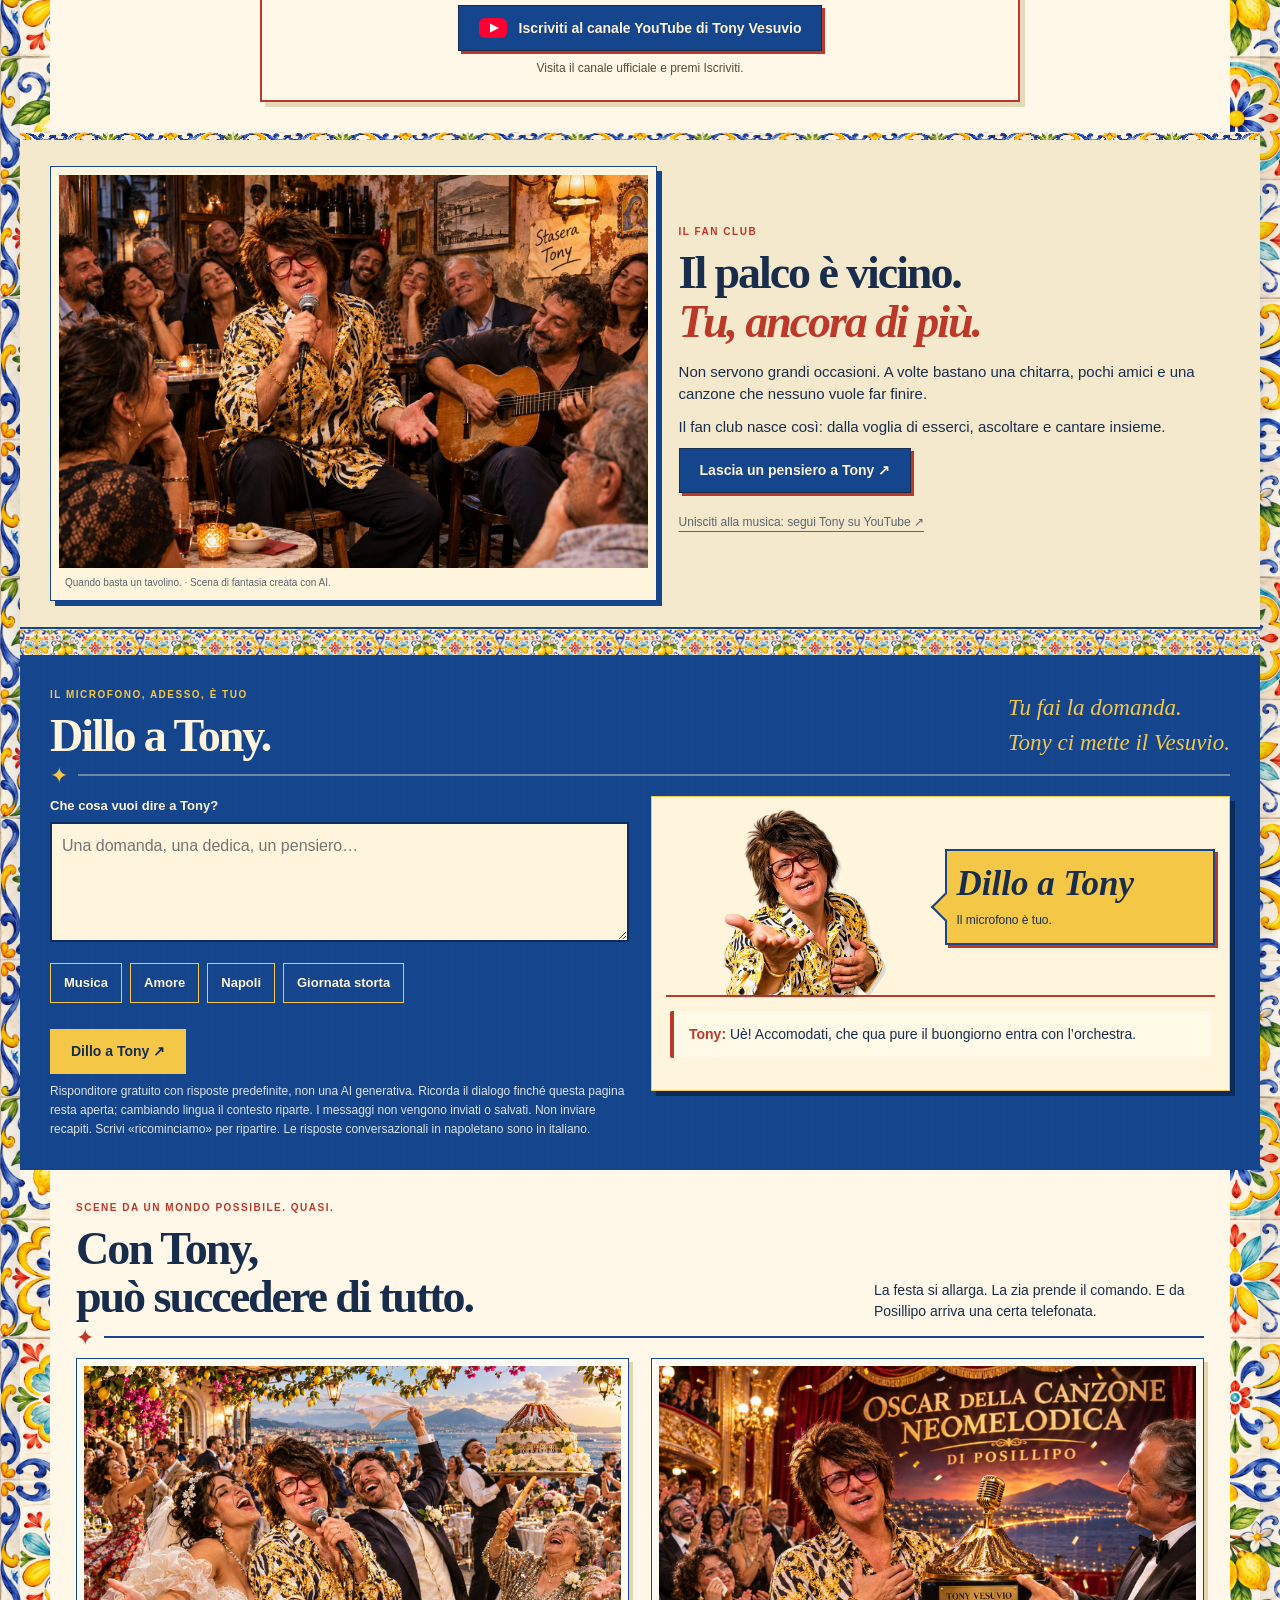
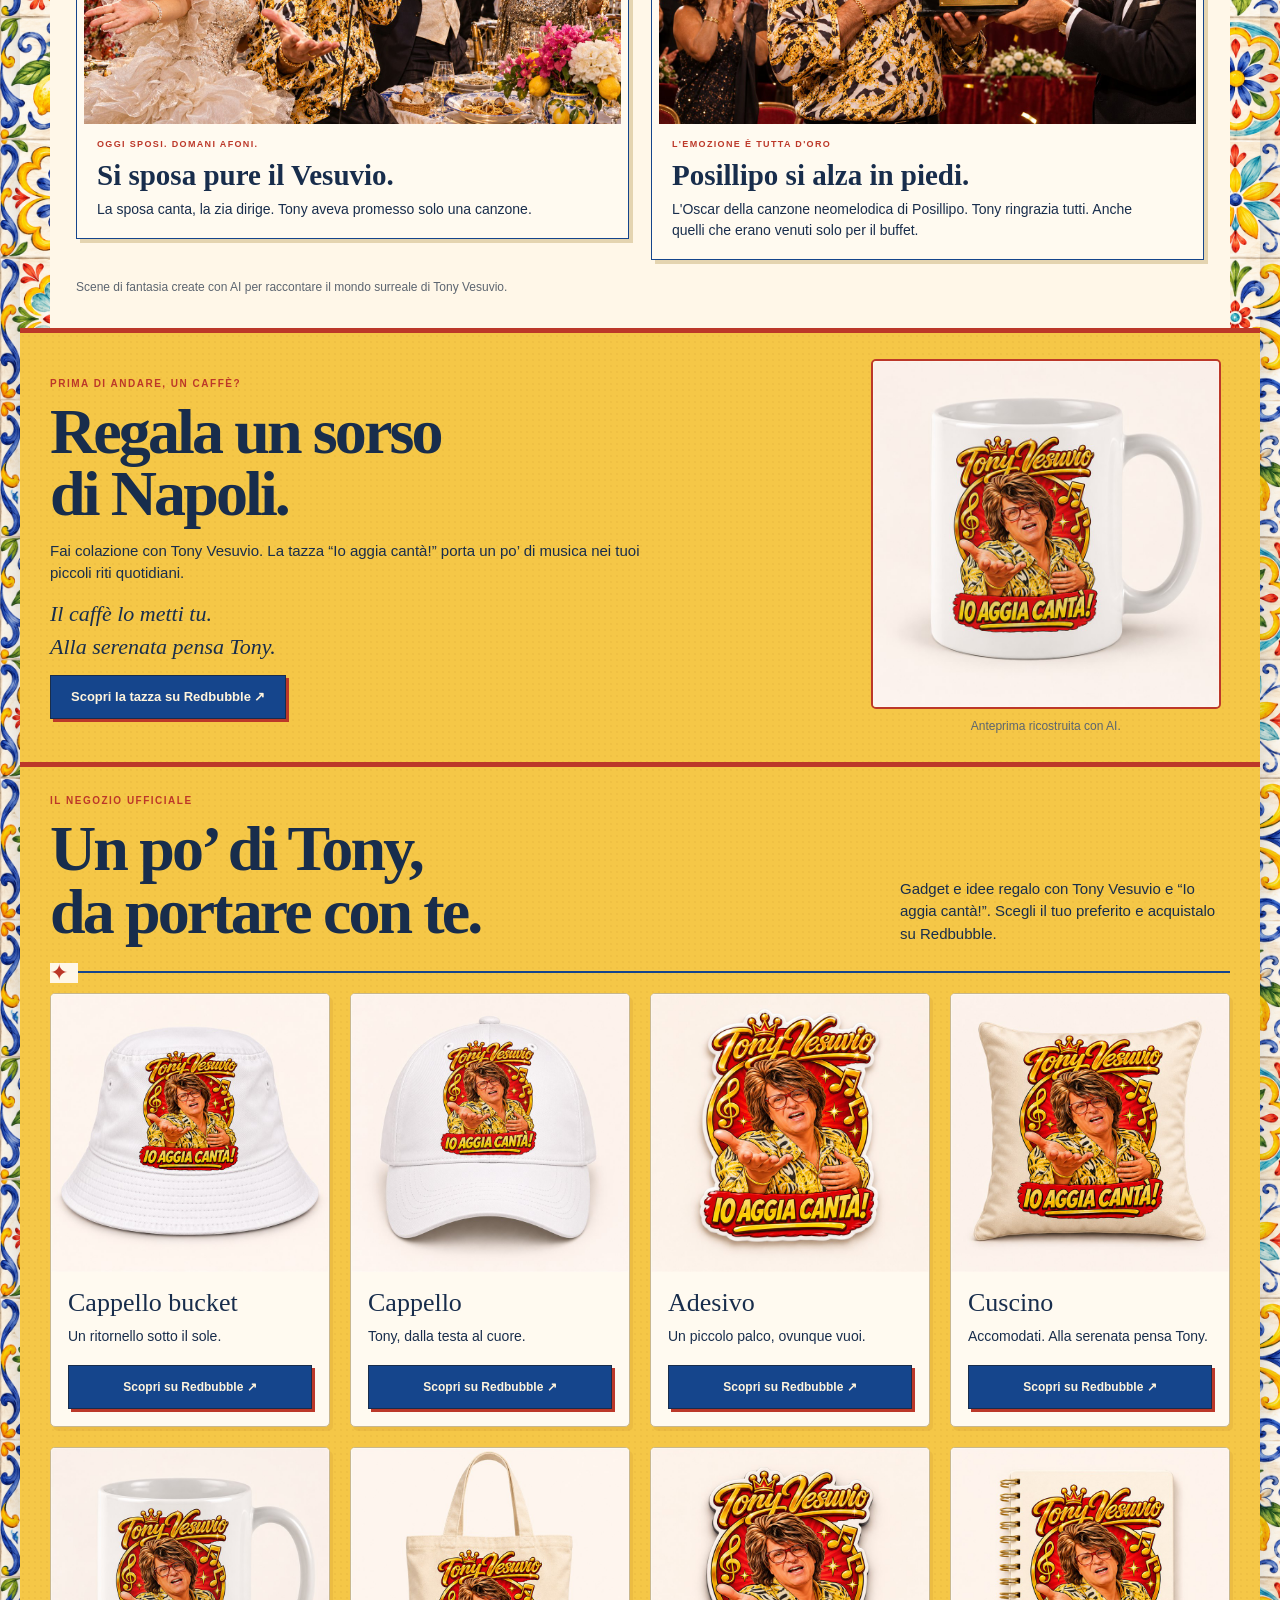
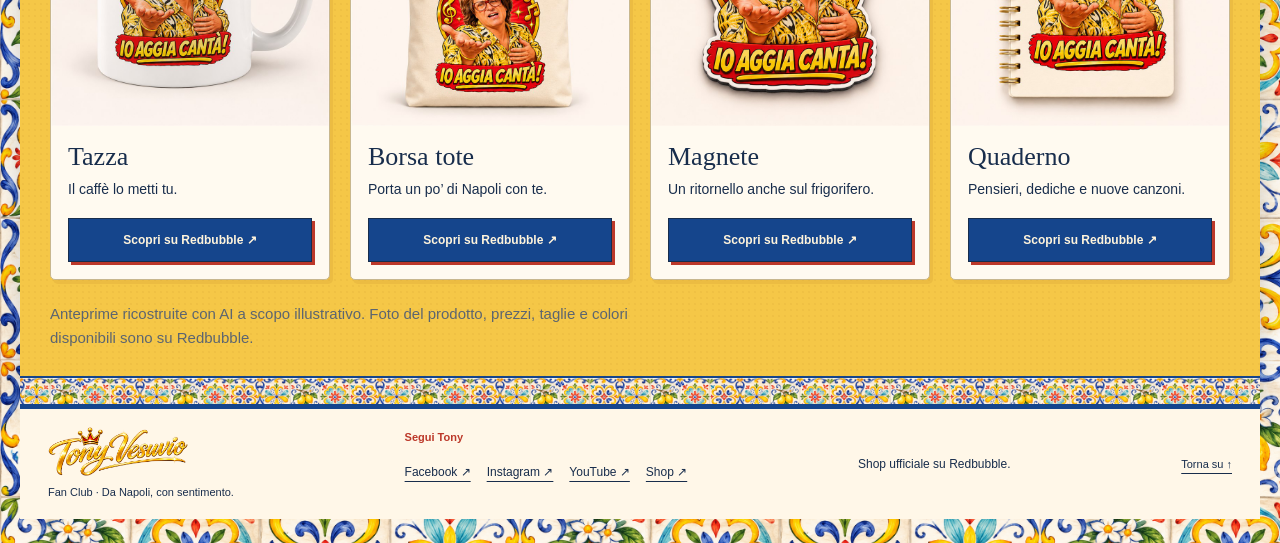
==== commit 89aea027: "Add files via upload" ====
--- a/index.html
+++ b/index.html
@@ -57,7 +57,6 @@
 <section class="club" id="club" aria-labelledby="club-titolo"><div class="wrap club-layout"><figure class="photo-frame"><img src="assets/tony-pub.jpg" alt="Scena immaginaria: Tony canta con una chitarra, seduto tra pochi ascoltatori in un piccolo locale" width="1536" height="1024" loading="lazy"><figcaption>Quando basta un tavolino. · Scena di fantasia creata con AI.</figcaption></figure><div class="club-copy"><span class="eyebrow">Il fan club</span><h2 id="club-titolo">Il palco è vicino.<br><em>Tu, ancora di più.</em></h2><p>Non servono grandi occasioni. A volte bastano una chitarra, pochi amici e una canzone che nessuno vuole far finire.</p><p>Il fan club nasce così: dalla voglia di esserci, ascoltare e cantare insieme.</p><a class="button" href="#dillo">Lascia un pensiero a Tony ↗</a><p class="small" style="margin-top:20px"><a href="https://www.youtube.com/@TonyVesuvio" target="_blank" rel="noopener noreferrer">Unisciti alla musica: segui Tony su YouTube ↗</a></p></div></div></section>
 <div class="maiolica" aria-hidden="true"></div>
 <section class="talk section" id="dillo" aria-labelledby="dillo-titolo"><div class="wrap"><div class="section-heading"><div><span class="eyebrow">Il microfono, adesso, è tuo</span><h2 id="dillo-titolo">Dillo a Tony.</h2></div><p>Tu fai la domanda.<br>Tony ci mette il Vesuvio.</p></div><div class="talk-layout"><form class="tony-chat" id="tony-chat" aria-describedby="chat-disclaimer"><label for="messaggio">Che cosa vuoi dire a Tony?</label><textarea id="messaggio" rows="4" maxlength="400" placeholder="Una domanda, una dedica, un pensiero…" required></textarea><div class="chat-topics" aria-label="Argomenti suggeriti"><button type="button" class="chat-topic" data-topic="musica">Musica</button><button type="button" class="chat-topic" data-topic="amore">Amore</button><button type="button" class="chat-topic" data-topic="napoli">Napoli</button><button type="button" class="chat-topic" data-topic="giornata">Giornata storta</button></div><button class="button" type="submit">Dillo a Tony ↗</button><small id="chat-disclaimer" class="small demo">Risponditore automatico di fantasia, ispirato al personaggio di Tony. I messaggi restano solo su questo dispositivo: non vengono inviati, salvati o pubblicati.</small></form><article class="example"><div class="tony-greeting"><img class="tony-chat-portrait" src="assets/tony-ritratto-ufficiale.png" alt="Tony Vesuvio ti invita a parlare con la mano tesa" loading="lazy"><p class="tony-speech">Dillo a Tony<span>Il microfono è tuo.</span></p></div><div id="chat-log" class="chat-log" role="log" aria-live="polite" aria-relevant="additions text"><p class="chat-reply"><strong>Tony:</strong> Uè! Accomodati, che qua pure il buongiorno entra con l’orchestra.</p></div><p id="chat-status" class="small chat-status" aria-live="polite"></p></article></div></div></section>
-<section class="history-invitation wrap" aria-label="La storia di Tony" style="justify-content:center;padding:18px 0;margin-block:20px;border:0"><a class="button" href="la-storia-di-tony/">Scopri la storia di Tony ↗</a></section>
 <section class="stories section wrap" id="mondo" aria-labelledby="mondo-titolo"><div class="section-heading"><div><span class="eyebrow">Scene da un mondo possibile. Quasi.</span><h2 id="mondo-titolo">Con Tony,<br>può succedere di tutto.</h2></div><p>La festa si allarga. La zia prende il comando. E da Posillipo arriva una certa telefonata.</p></div><div class="stories-grid"><figure><img src="assets/tony-matrimonio.jpg" alt="Matrimonio immaginario: Tony canta con gli sposi, una zia dirige e arriva una torta a forma di Vesuvio" width="1536" height="1024" loading="lazy"><figcaption><span class="eyebrow">Oggi sposi. Domani afoni.</span><h3>Si sposa pure il Vesuvio.</h3><p>La sposa canta, la zia dirige. Tony aveva promesso solo una canzone.</p></figcaption></figure><figure><img src="assets/tony-premio-posillipo.jpg" alt="Premiazione immaginaria: Tony riceve l'Oscar della canzone neomelodica di Posillipo, un trofeo dorato a forma di Vesuvio con microfono" width="1536" height="1024" loading="lazy"><figcaption><span class="eyebrow">L'emozione è tutta d'oro</span><h3>Posillipo si alza in piedi.</h3><p>L'Oscar della canzone neomelodica di Posillipo. Tony ringrazia tutti. Anche quelli che erano venuti solo per il buffet.</p></figcaption></figure></div><p class="small">Scene di fantasia create con AI per raccontare il mondo surreale di Tony Vesuvio.</p></section>
 <section class="merch" id="tazze" aria-labelledby="tazze-titolo"><div class="wrap merch-layout"><div><span class="eyebrow">Prima di andare, un caffè?</span><h2 id="tazze-titolo">Regala un sorso<br>di Napoli.</h2><p>Fai colazione con Tony Vesuvio. La tazza “Io aggia cantà!” porta un po’ di musica nei tuoi piccoli riti quotidiani.</p><p class="signoff">Il caffè lo metti tu.<br>Alla serenata pensa Tony.</p><a class="button" href="https://www.redbubble.com/i/mug/Tony-Vesuvio-Io-Aggia-Cant%C3%A0-by-TonyVesuvio/185326260/7yqg" target="_blank" rel="noopener noreferrer">Scopri la tazza su Redbubble ↗</a></div><figure class="mug-feature"><a href="https://www.redbubble.com/i/mug/Tony-Vesuvio-Io-Aggia-Cant%C3%A0-by-TonyVesuvio/185326260/7yqg" target="_blank" rel="noopener noreferrer" aria-label="Tazza Tony Vesuvio su Redbubble"><img src="assets/shop-mug.jpg" alt="Anteprima illustrativa della tazza Io aggia cantà!" width="800" height="800" loading="lazy"></a><figcaption class="small">Anteprima ricostruita con AI.</figcaption></figure></div></section>
 <section class="merch section" id="shop" aria-labelledby="shop-titolo"><div class="wrap"><div class="section-heading"><div><span class="eyebrow">Il negozio ufficiale</span><h2 id="shop-titolo">Un po’ di Tony,<br>da portare con te.</h2></div><p>Gadget e idee regalo con Tony Vesuvio e “Io aggia cantà!”. Scegli il tuo preferito e acquistalo su Redbubble.</p></div><div class="shop-grid"><article class="shop-card"><a class="shop-image" href="https://www.redbubble.com/i/bucket-hat/Tony-Vesuvio-Io-Aggia-Cant%C3%A0-by-TonyVesuvio/185326260/3vy7" target="_blank" rel="noopener noreferrer" aria-label="Cappello bucket su Redbubble"><img src="assets/shop-bucket.jpg" alt="Anteprima illustrativa: Cappello bucket Tony Vesuvio, Io aggia cantà!" width="800" height="800" loading="lazy"></a><div class="shop-copy"><h3>Cappello bucket</h3><p>Un ritornello sotto il sole.</p><a class="button" href="https://www.redbubble.com/i/bucket-hat/Tony-Vesuvio-Io-Aggia-Cant%C3%A0-by-TonyVesuvio/185326260/3vy7" target="_blank" rel="noopener noreferrer">Scopri su Redbubble ↗</a></div></article><article class="shop-card"><a class="shop-image" href="https://www.redbubble.com/i/hat/Tony-Vesuvio-Io-Aggia-Cant%C3%A0-by-TonyVesuvio/185326260/fce2" target="_blank" rel="noopener noreferrer" aria-label="Cappello su Redbubble"><img src="assets/shop-cap.jpg" alt="Anteprima illustrativa: Cappello Tony Vesuvio, Io aggia cantà!" width="800" height="800" loading="lazy"></a><div class="shop-copy"><h3>Cappello</h3><p>Tony, dalla testa al cuore.</p><a class="button" href="https://www.redbubble.com/i/hat/Tony-Vesuvio-Io-Aggia-Cant%C3%A0-by-TonyVesuvio/185326260/fce2" target="_blank" rel="noopener noreferrer">Scopri su Redbubble ↗</a></div></article><article class="shop-card"><a class="shop-image" href="https://www.redbubble.com/i/sticker/Tony-Vesuvio-Io-Aggia-Cant%C3%A0-by-TonyVesuvio/185326260/djes" target="_blank" rel="noopener noreferrer" aria-label="Adesivo su Redbubble"><img src="assets/shop-sticker.jpg" alt="Anteprima illustrativa: Adesivo Tony Vesuvio, Io aggia cantà!" width="800" height="800" loading="lazy"></a><div class="shop-copy"><h3>Adesivo</h3><p>Un piccolo palco, ovunque vuoi.</p><a class="button" href="https://www.redbubble.com/i/sticker/Tony-Vesuvio-Io-Aggia-Cant%C3%A0-by-TonyVesuvio/185326260/djes" target="_blank" rel="noopener noreferrer">Scopri su Redbubble ↗</a></div></article><article class="shop-card"><a class="shop-image" href="https://www.redbubble.com/i/throw-pillow/Tony-Vesuvio-Io-Aggia-Cant%C3%A0-by-TonyVesuvio/185326260/xwxm" target="_blank" rel="noopener noreferrer" aria-label="Cuscino su Redbubble"><img src="assets/shop-pillow.jpg" alt="Anteprima illustrativa: Cuscino Tony Vesuvio, Io aggia cantà!" width="800" height="800" loading="lazy"></a><div class="shop-copy"><h3>Cuscino</h3><p>Accomodati. Alla serenata pensa Tony.</p><a class="button" href="https://www.redbubble.com/i/throw-pillow/Tony-Vesuvio-Io-Aggia-Cant%C3%A0-by-TonyVesuvio/185326260/xwxm" target="_blank" rel="noopener noreferrer">Scopri su Redbubble ↗</a></div></article><article class="shop-card"><a class="shop-image" href="https://www.redbubble.com/i/mug/Tony-Vesuvio-Io-Aggia-Cant%C3%A0-by-TonyVesuvio/185326260/7yqg" target="_blank" rel="noopener noreferrer" aria-label="Tazza su Redbubble"><img src="assets/shop-mug.jpg" alt="Anteprima illustrativa: Tazza Tony Vesuvio, Io aggia cantà!" width="800" height="800" loading="lazy"></a><div class="shop-copy"><h3>Tazza</h3><p>Il caffè lo metti tu.</p><a class="button" href="https://www.redbubble.com/i/mug/Tony-Vesuvio-Io-Aggia-Cant%C3%A0-by-TonyVesuvio/185326260/7yqg" target="_blank" rel="noopener noreferrer">Scopri su Redbubble ↗</a></div></article><article class="shop-card"><a class="shop-image" href="https://www.redbubble.com/i/tote-bag/Tony-Vesuvio-Io-Aggia-Cant%C3%A0-by-TonyVesuvio/185326260/xd4m" target="_blank" rel="noopener noreferrer" aria-label="Borsa tote su Redbubble"><img src="assets/shop-tote.jpg" alt="Anteprima illustrativa: Borsa tote Tony Vesuvio, Io aggia cantà!" width="800" height="800" loading="lazy"></a><div class="shop-copy"><h3>Borsa tote</h3><p>Porta un po’ di Napoli con te.</p><a class="button" href="https://www.redbubble.com/i/tote-bag/Tony-Vesuvio-Io-Aggia-Cant%C3%A0-by-TonyVesuvio/185326260/xd4m" target="_blank" rel="noopener noreferrer">Scopri su Redbubble ↗</a></div></article><article class="shop-card"><a class="shop-image" href="https://www.redbubble.com/i/magnet/Tony-Vesuvio-Io-Aggia-Cant%C3%A0-by-TonyVesuvio/185326260/9gzh" target="_blank" rel="noopener noreferrer" aria-label="Magnete su Redbubble"><img src="assets/shop-magnet.jpg" alt="Anteprima illustrativa: Magnete Tony Vesuvio, Io aggia cantà!" width="800" height="800" loading="lazy"></a><div class="shop-copy"><h3>Magnete</h3><p>Un ritornello anche sul frigorifero.</p><a class="button" href="https://www.redbubble.com/i/magnet/Tony-Vesuvio-Io-Aggia-Cant%C3%A0-by-TonyVesuvio/185326260/9gzh" target="_blank" rel="noopener noreferrer">Scopri su Redbubble ↗</a></div></article><article class="shop-card"><a class="shop-image" href="https://www.redbubble.com/i/notebook/Tony-Vesuvio-Io-Aggia-Cant%C3%A0-by-TonyVesuvio/185326260/qhru" target="_blank" rel="noopener noreferrer" aria-label="Quaderno su Redbubble"><img src="assets/shop-notebook.jpg" alt="Anteprima illustrativa: Quaderno Tony Vesuvio, Io aggia cantà!" width="800" height="800" loading="lazy"></a><div class="shop-copy"><h3>Quaderno</h3><p>Pensieri, dediche e nuove canzoni.</p><a class="button" href="https://www.redbubble.com/i/notebook/Tony-Vesuvio-Io-Aggia-Cant%C3%A0-by-TonyVesuvio/185326260/qhru" target="_blank" rel="noopener noreferrer">Scopri su Redbubble ↗</a></div></article></div><p class="small shop-note">Anteprime ricostruite con AI a scopo illustrativo. Foto del prodotto, prezzi, taglie e colori disponibili sono su Redbubble.</p></div></section>
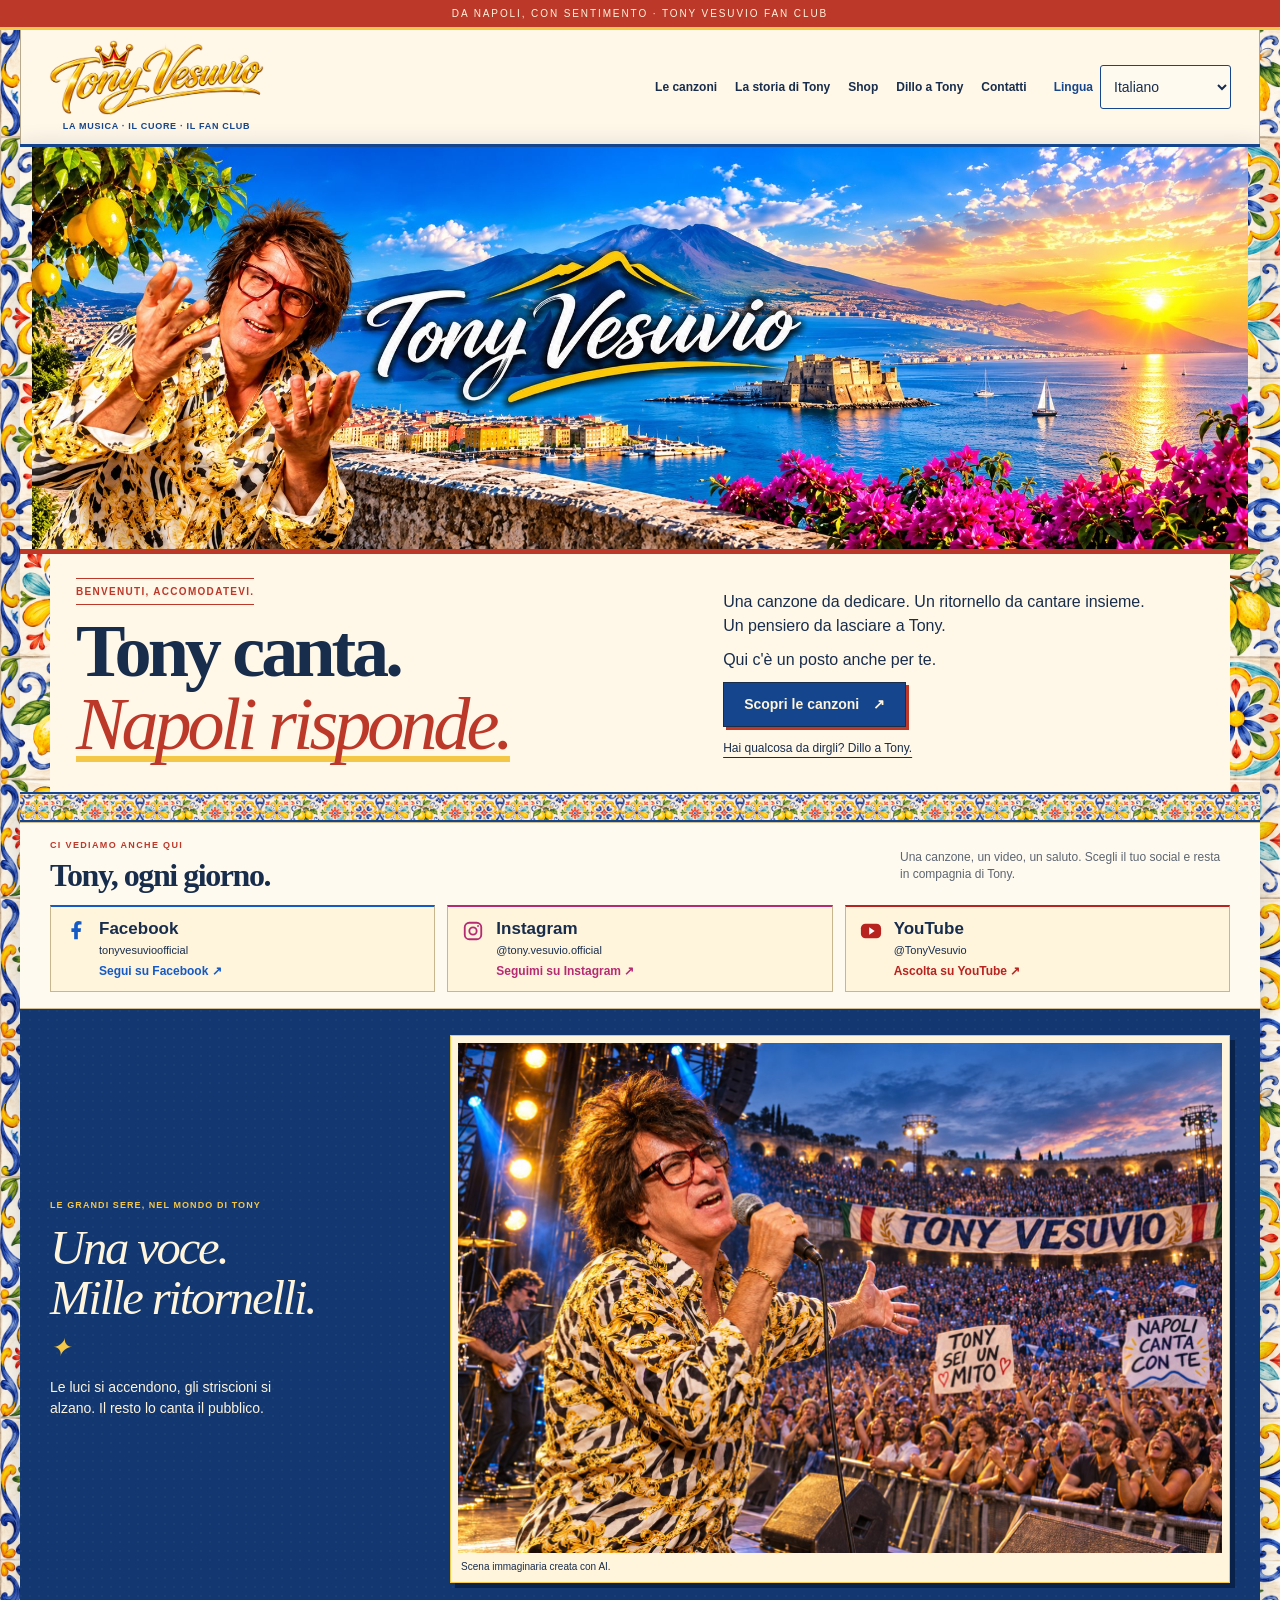
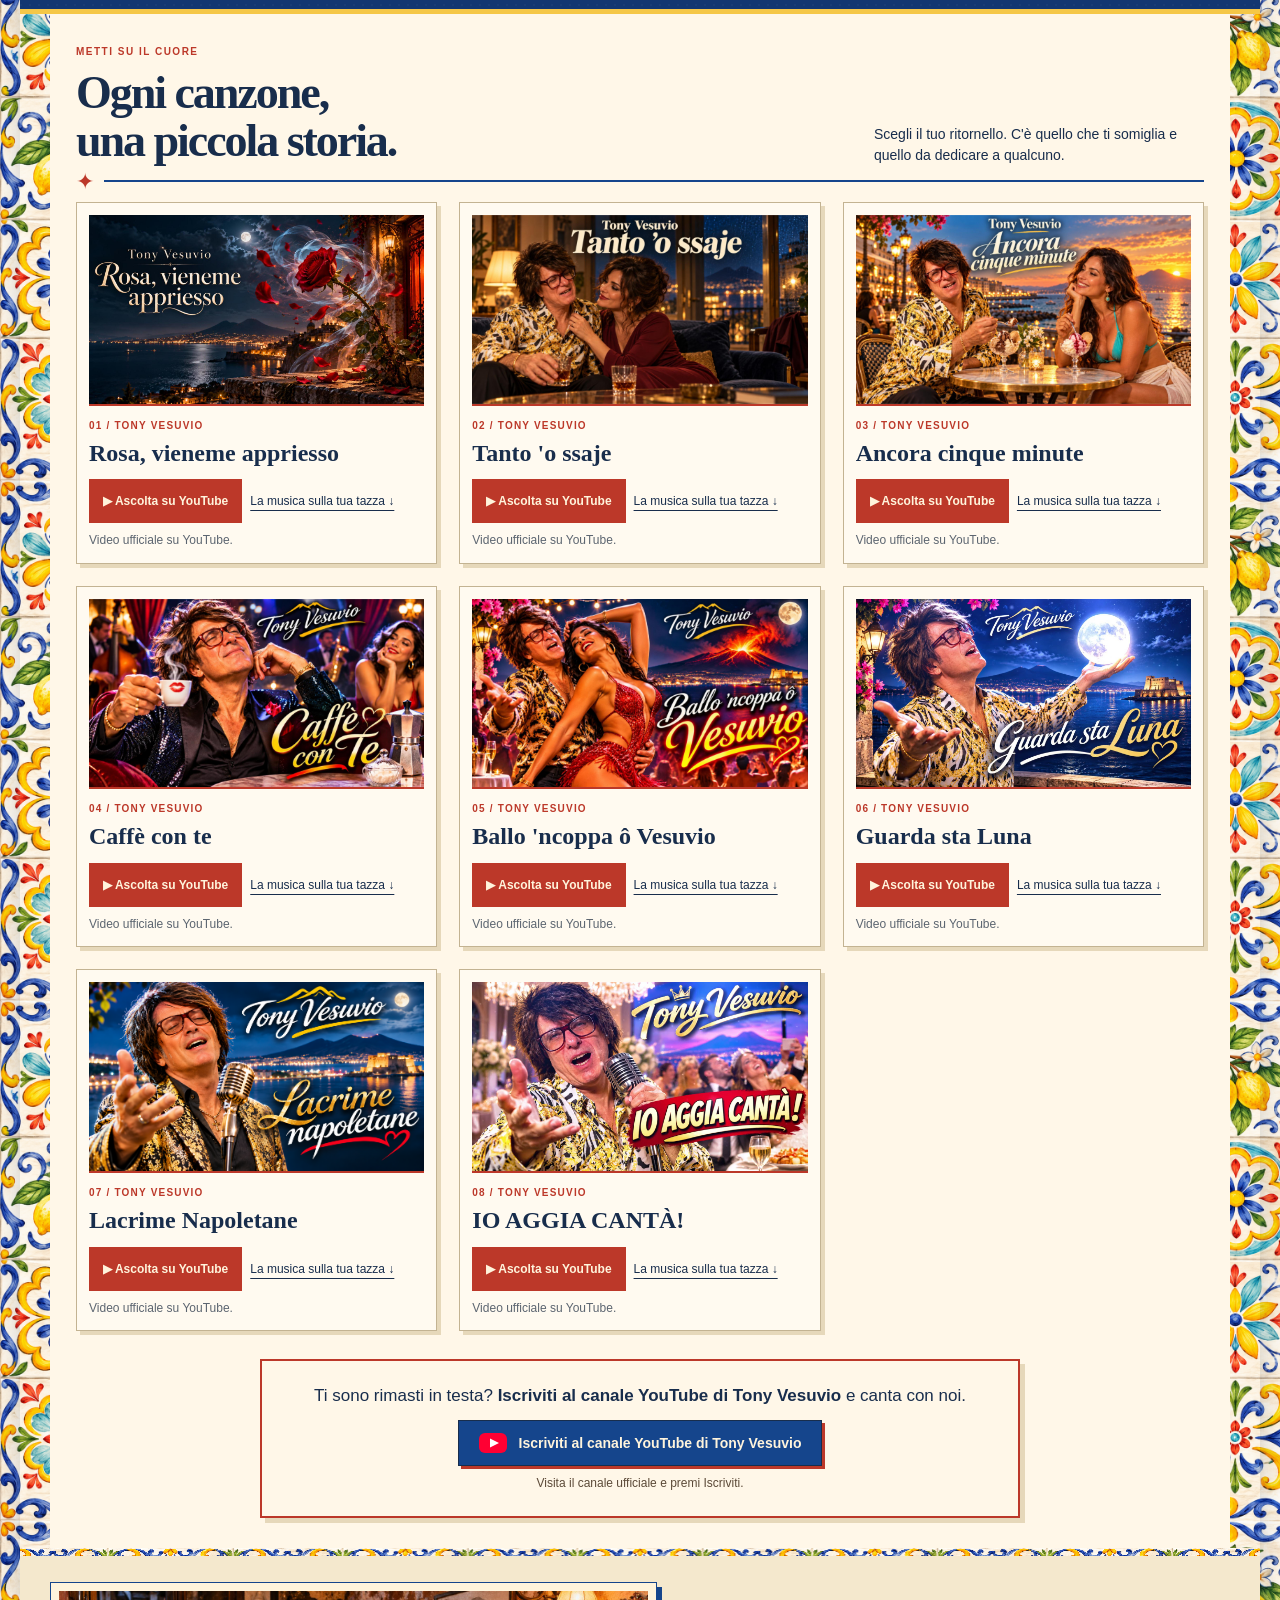
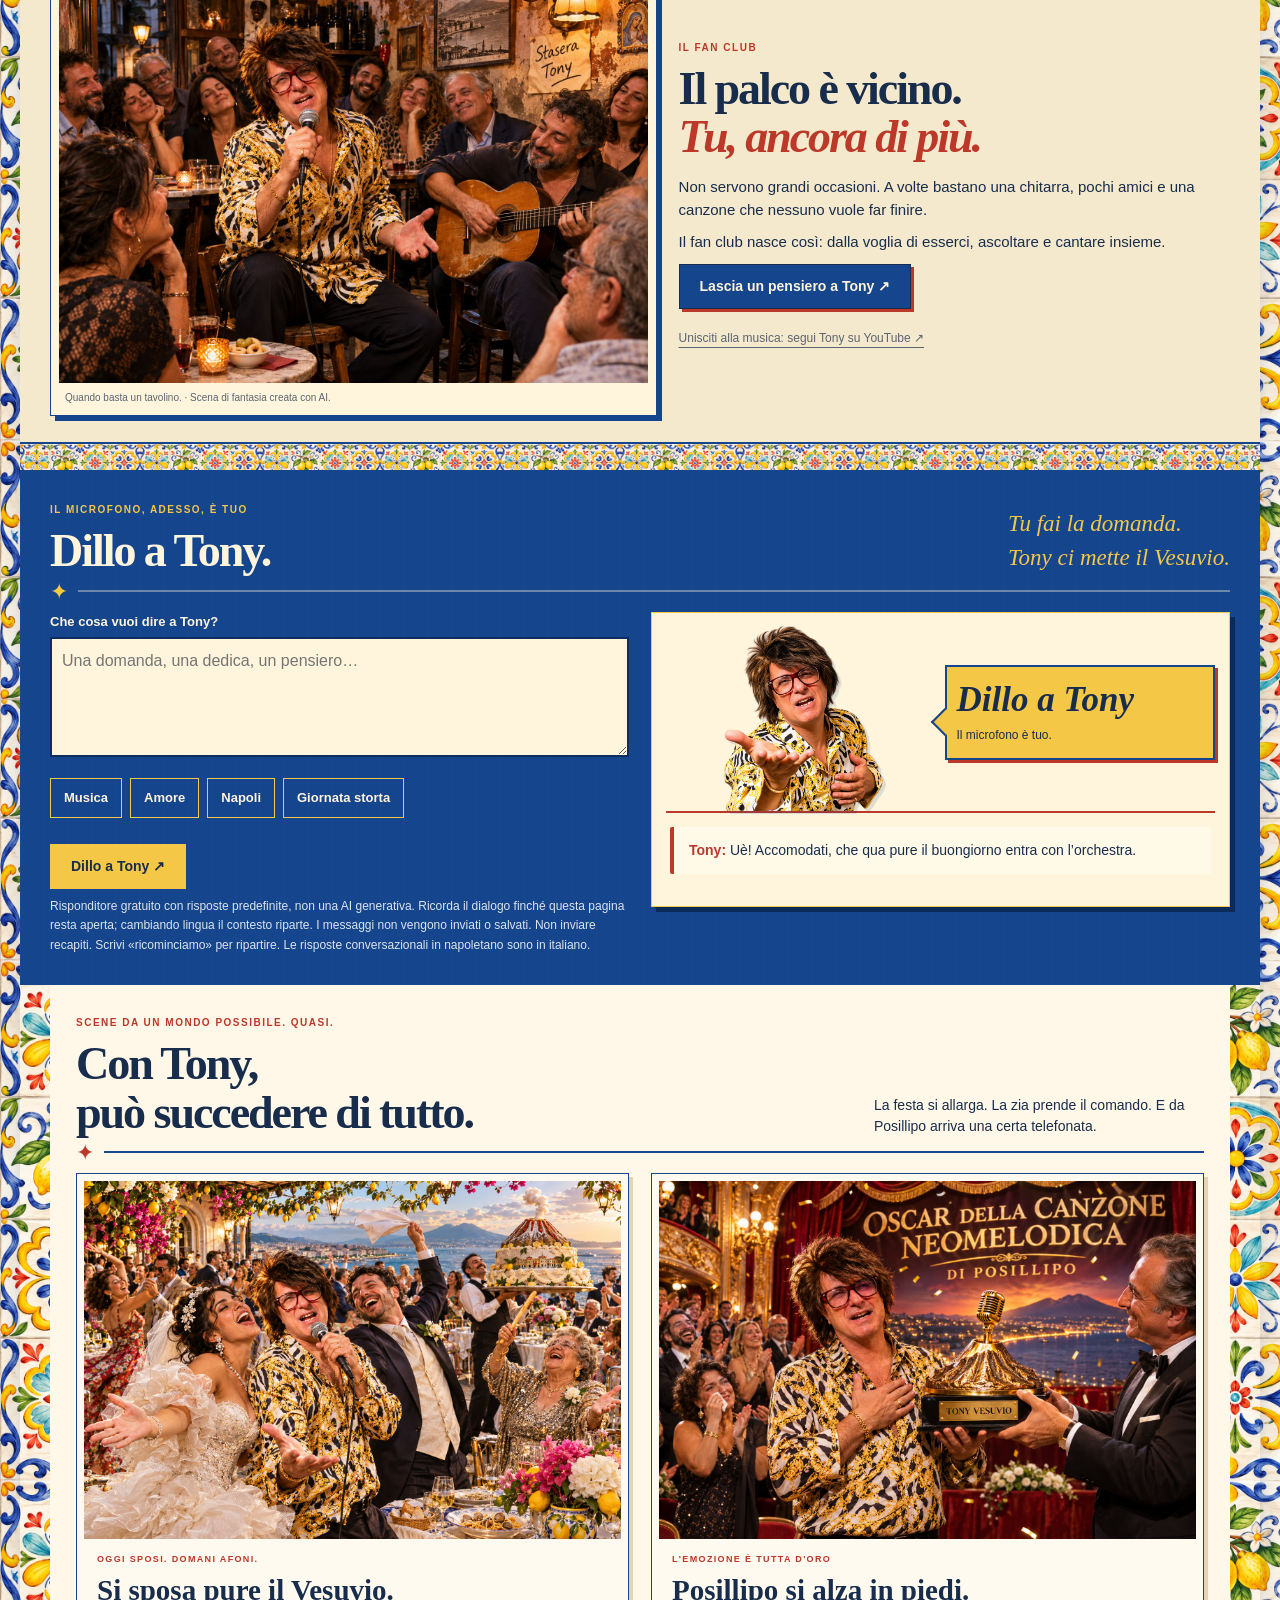
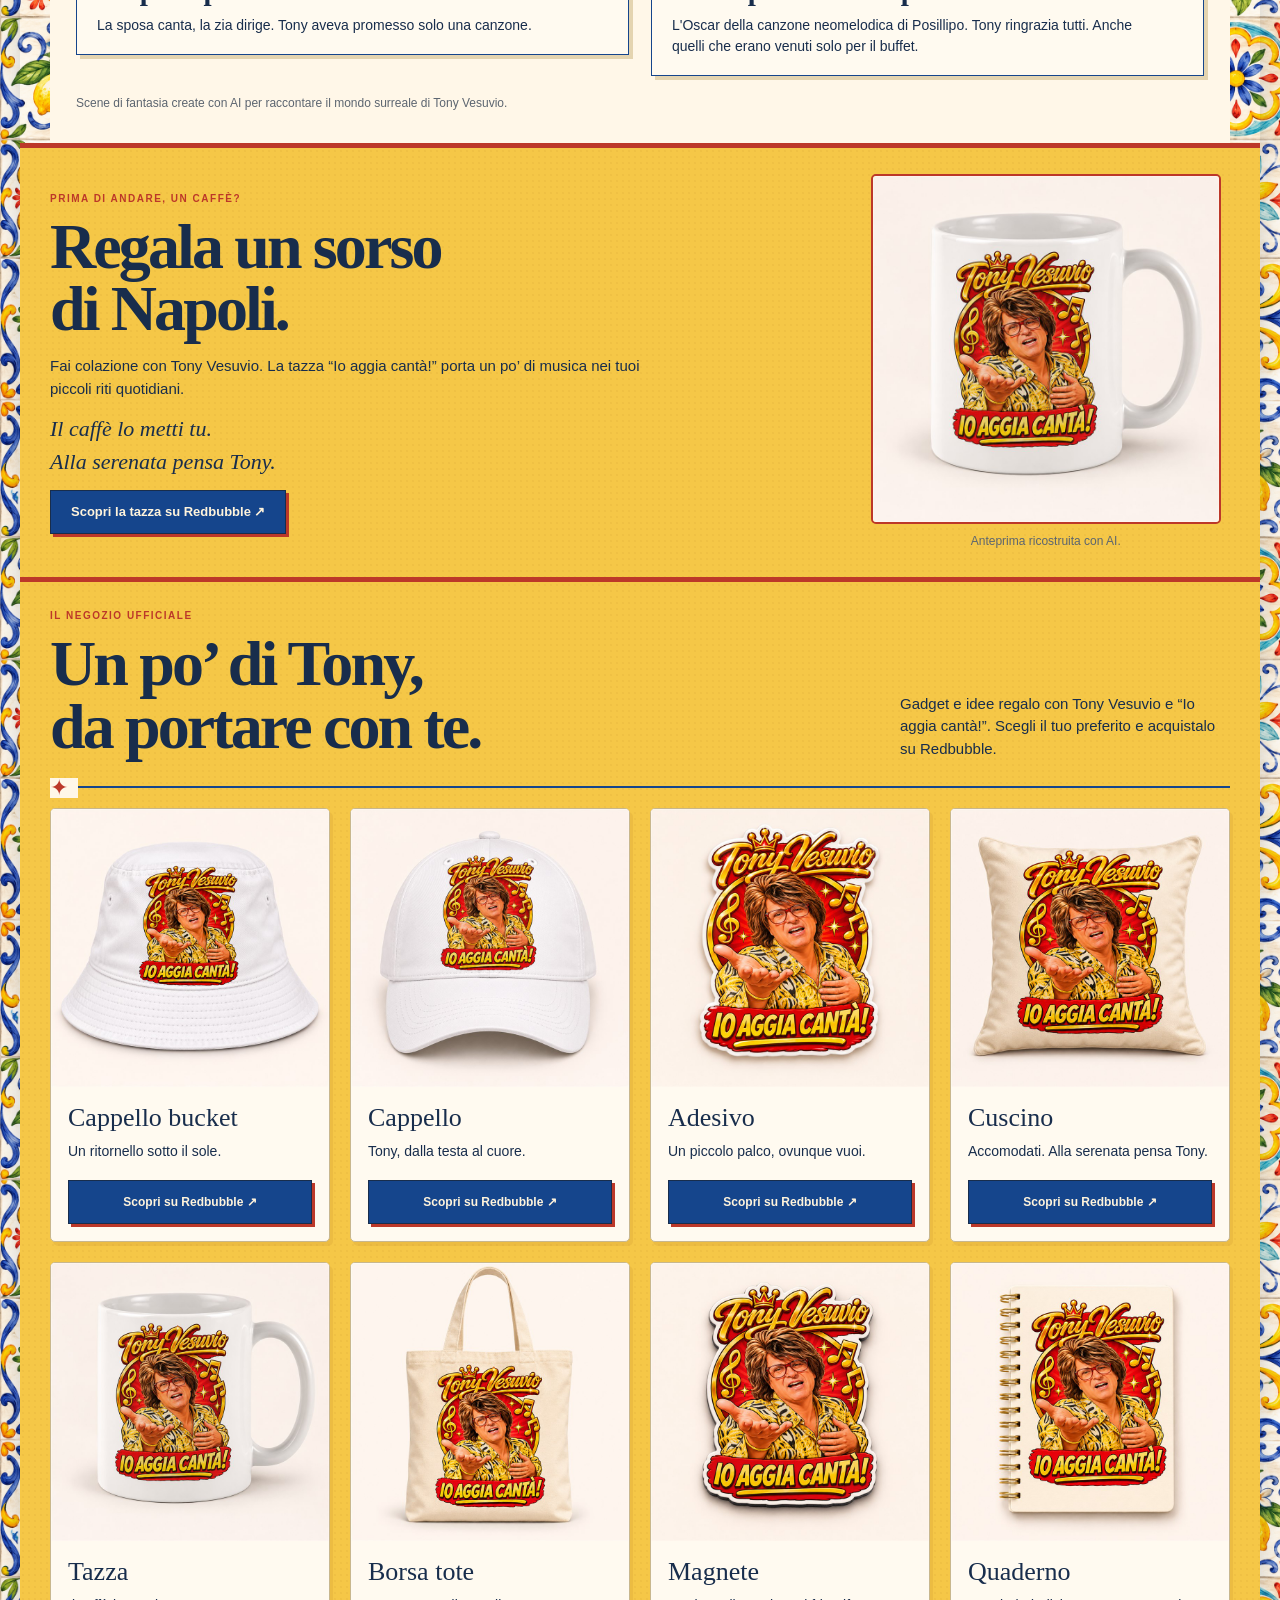
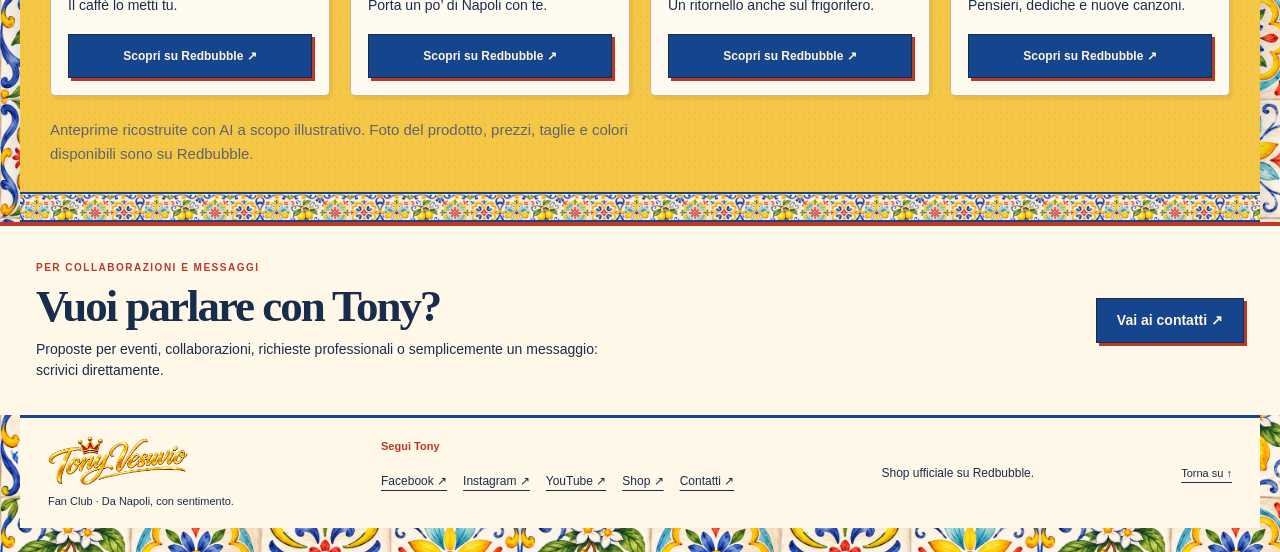
==== commit d06e378d: "Add files via upload" ====
--- a/index.html
+++ b/index.html
@@ -36,7 +36,7 @@
 <div class="topline">Da Napoli, con sentimento · Tony Vesuvio Fan Club</div>
 <header class="header wrap">
 <a class="brand brand-official" href="#" aria-label="Tony Vesuvio Fan Club, inizio pagina"><img class="official-logo" src="assets/logo-ufficiale-tony-vesuvio.png" alt="Tony Vesuvio, logo ufficiale dorato con corona" width="2120" height="742"><span class="brand-caption">La musica · Il cuore · Il fan club</span></a>
-<nav aria-label="Navigazione principale"><a href="#musica">Le canzoni</a><a href="la-storia-di-tony/">La storia di Tony</a><a href="#shop">Shop</a><a href="#dillo">Dillo a Tony</a></nav><div class="language-control"><label for="site-language">Lingua</label><select id="site-language" name="language"><option value="it" lang="it">Italiano</option><option value="en" lang="en">English</option><option value="zh-Hans" lang="zh-Hans">简体中文</option><option value="ar" lang="ar">العربية</option><option value="fil" lang="fil">Filipino</option><option value="nap" lang="nap">Nnapulitano</option></select></div>
+<nav aria-label="Navigazione principale"><a href="#musica">Le canzoni</a><a href="la-storia-di-tony/">La storia di Tony</a><a href="#shop">Shop</a><a href="#dillo">Dillo a Tony</a><a href="contatti/">Contatti</a></nav><div class="language-control"><label for="site-language">Lingua</label><select id="site-language" name="language"><option value="it" lang="it">Italiano</option><option value="en" lang="en">English</option><option value="zh-Hans" lang="zh-Hans">简体中文</option><option value="ar" lang="ar">العربية</option><option value="fil" lang="fil">Filipino</option><option value="nap" lang="nap">Nnapulitano</option></select></div>
 </header>
 <main id="contenuto">
 <img class="banner" src="assets/Tony-Vesuvio-banner-esteso-RGB.jpg" alt="Tony Vesuvio e il suo nome davanti al Golfo di Napoli al tramonto" width="2180" height="721" fetchpriority="high">
@@ -62,7 +62,8 @@
 <section class="merch section" id="shop" aria-labelledby="shop-titolo"><div class="wrap"><div class="section-heading"><div><span class="eyebrow">Il negozio ufficiale</span><h2 id="shop-titolo">Un po’ di Tony,<br>da portare con te.</h2></div><p>Gadget e idee regalo con Tony Vesuvio e “Io aggia cantà!”. Scegli il tuo preferito e acquistalo su Redbubble.</p></div><div class="shop-grid"><article class="shop-card"><a class="shop-image" href="https://www.redbubble.com/i/bucket-hat/Tony-Vesuvio-Io-Aggia-Cant%C3%A0-by-TonyVesuvio/185326260/3vy7" target="_blank" rel="noopener noreferrer" aria-label="Cappello bucket su Redbubble"><img src="assets/shop-bucket.jpg" alt="Anteprima illustrativa: Cappello bucket Tony Vesuvio, Io aggia cantà!" width="800" height="800" loading="lazy"></a><div class="shop-copy"><h3>Cappello bucket</h3><p>Un ritornello sotto il sole.</p><a class="button" href="https://www.redbubble.com/i/bucket-hat/Tony-Vesuvio-Io-Aggia-Cant%C3%A0-by-TonyVesuvio/185326260/3vy7" target="_blank" rel="noopener noreferrer">Scopri su Redbubble ↗</a></div></article><article class="shop-card"><a class="shop-image" href="https://www.redbubble.com/i/hat/Tony-Vesuvio-Io-Aggia-Cant%C3%A0-by-TonyVesuvio/185326260/fce2" target="_blank" rel="noopener noreferrer" aria-label="Cappello su Redbubble"><img src="assets/shop-cap.jpg" alt="Anteprima illustrativa: Cappello Tony Vesuvio, Io aggia cantà!" width="800" height="800" loading="lazy"></a><div class="shop-copy"><h3>Cappello</h3><p>Tony, dalla testa al cuore.</p><a class="button" href="https://www.redbubble.com/i/hat/Tony-Vesuvio-Io-Aggia-Cant%C3%A0-by-TonyVesuvio/185326260/fce2" target="_blank" rel="noopener noreferrer">Scopri su Redbubble ↗</a></div></article><article class="shop-card"><a class="shop-image" href="https://www.redbubble.com/i/sticker/Tony-Vesuvio-Io-Aggia-Cant%C3%A0-by-TonyVesuvio/185326260/djes" target="_blank" rel="noopener noreferrer" aria-label="Adesivo su Redbubble"><img src="assets/shop-sticker.jpg" alt="Anteprima illustrativa: Adesivo Tony Vesuvio, Io aggia cantà!" width="800" height="800" loading="lazy"></a><div class="shop-copy"><h3>Adesivo</h3><p>Un piccolo palco, ovunque vuoi.</p><a class="button" href="https://www.redbubble.com/i/sticker/Tony-Vesuvio-Io-Aggia-Cant%C3%A0-by-TonyVesuvio/185326260/djes" target="_blank" rel="noopener noreferrer">Scopri su Redbubble ↗</a></div></article><article class="shop-card"><a class="shop-image" href="https://www.redbubble.com/i/throw-pillow/Tony-Vesuvio-Io-Aggia-Cant%C3%A0-by-TonyVesuvio/185326260/xwxm" target="_blank" rel="noopener noreferrer" aria-label="Cuscino su Redbubble"><img src="assets/shop-pillow.jpg" alt="Anteprima illustrativa: Cuscino Tony Vesuvio, Io aggia cantà!" width="800" height="800" loading="lazy"></a><div class="shop-copy"><h3>Cuscino</h3><p>Accomodati. Alla serenata pensa Tony.</p><a class="button" href="https://www.redbubble.com/i/throw-pillow/Tony-Vesuvio-Io-Aggia-Cant%C3%A0-by-TonyVesuvio/185326260/xwxm" target="_blank" rel="noopener noreferrer">Scopri su Redbubble ↗</a></div></article><article class="shop-card"><a class="shop-image" href="https://www.redbubble.com/i/mug/Tony-Vesuvio-Io-Aggia-Cant%C3%A0-by-TonyVesuvio/185326260/7yqg" target="_blank" rel="noopener noreferrer" aria-label="Tazza su Redbubble"><img src="assets/shop-mug.jpg" alt="Anteprima illustrativa: Tazza Tony Vesuvio, Io aggia cantà!" width="800" height="800" loading="lazy"></a><div class="shop-copy"><h3>Tazza</h3><p>Il caffè lo metti tu.</p><a class="button" href="https://www.redbubble.com/i/mug/Tony-Vesuvio-Io-Aggia-Cant%C3%A0-by-TonyVesuvio/185326260/7yqg" target="_blank" rel="noopener noreferrer">Scopri su Redbubble ↗</a></div></article><article class="shop-card"><a class="shop-image" href="https://www.redbubble.com/i/tote-bag/Tony-Vesuvio-Io-Aggia-Cant%C3%A0-by-TonyVesuvio/185326260/xd4m" target="_blank" rel="noopener noreferrer" aria-label="Borsa tote su Redbubble"><img src="assets/shop-tote.jpg" alt="Anteprima illustrativa: Borsa tote Tony Vesuvio, Io aggia cantà!" width="800" height="800" loading="lazy"></a><div class="shop-copy"><h3>Borsa tote</h3><p>Porta un po’ di Napoli con te.</p><a class="button" href="https://www.redbubble.com/i/tote-bag/Tony-Vesuvio-Io-Aggia-Cant%C3%A0-by-TonyVesuvio/185326260/xd4m" target="_blank" rel="noopener noreferrer">Scopri su Redbubble ↗</a></div></article><article class="shop-card"><a class="shop-image" href="https://www.redbubble.com/i/magnet/Tony-Vesuvio-Io-Aggia-Cant%C3%A0-by-TonyVesuvio/185326260/9gzh" target="_blank" rel="noopener noreferrer" aria-label="Magnete su Redbubble"><img src="assets/shop-magnet.jpg" alt="Anteprima illustrativa: Magnete Tony Vesuvio, Io aggia cantà!" width="800" height="800" loading="lazy"></a><div class="shop-copy"><h3>Magnete</h3><p>Un ritornello anche sul frigorifero.</p><a class="button" href="https://www.redbubble.com/i/magnet/Tony-Vesuvio-Io-Aggia-Cant%C3%A0-by-TonyVesuvio/185326260/9gzh" target="_blank" rel="noopener noreferrer">Scopri su Redbubble ↗</a></div></article><article class="shop-card"><a class="shop-image" href="https://www.redbubble.com/i/notebook/Tony-Vesuvio-Io-Aggia-Cant%C3%A0-by-TonyVesuvio/185326260/qhru" target="_blank" rel="noopener noreferrer" aria-label="Quaderno su Redbubble"><img src="assets/shop-notebook.jpg" alt="Anteprima illustrativa: Quaderno Tony Vesuvio, Io aggia cantà!" width="800" height="800" loading="lazy"></a><div class="shop-copy"><h3>Quaderno</h3><p>Pensieri, dediche e nuove canzoni.</p><a class="button" href="https://www.redbubble.com/i/notebook/Tony-Vesuvio-Io-Aggia-Cant%C3%A0-by-TonyVesuvio/185326260/qhru" target="_blank" rel="noopener noreferrer">Scopri su Redbubble ↗</a></div></article></div><p class="small shop-note">Anteprime ricostruite con AI a scopo illustrativo. Foto del prodotto, prezzi, taglie e colori disponibili sono su Redbubble.</p></div></section>
 <div class="maiolica" aria-hidden="true"></div>
 </main>
-<footer class="footer wrap"><div class="footer-brand"><img src="assets/logo-ufficiale-tony-vesuvio.png" alt="Tony Vesuvio" width="2120" height="742" loading="lazy"><p>Fan Club · Da Napoli, con sentimento.</p></div><div class="footer-social"><strong>Segui Tony</strong><p><a href="https://www.facebook.com/tonyvesuvioofficial/" target="_blank" rel="noopener noreferrer">Facebook ↗</a><a href="https://www.instagram.com/tony.vesuvio.official/" target="_blank" rel="noopener noreferrer">Instagram ↗</a><a href="https://www.youtube.com/@TonyVesuvio" target="_blank" rel="noopener noreferrer">YouTube ↗</a><a href="#shop">Shop ↗</a></p></div><p>Shop ufficiale su Redbubble.</p><a href="#">Torna su ↑</a></footer>
+<section class="contact-invite wrap" aria-labelledby="contact-invite-title"><div><span class="eyebrow">Per collaborazioni e messaggi</span><h2 id="contact-invite-title">Vuoi parlare con Tony?</h2><p>Proposte per eventi, collaborazioni, richieste professionali o semplicemente un messaggio: scrivici direttamente.</p></div><a class="button" href="contatti/">Vai ai contatti ↗</a></section>
+<footer class="footer wrap"><div class="footer-brand"><img src="assets/logo-ufficiale-tony-vesuvio.png" alt="Tony Vesuvio" width="2120" height="742" loading="lazy"><p>Fan Club · Da Napoli, con sentimento.</p></div><div class="footer-social"><strong>Segui Tony</strong><p><a href="https://www.facebook.com/tonyvesuvioofficial/" target="_blank" rel="noopener noreferrer">Facebook ↗</a><a href="https://www.instagram.com/tony.vesuvio.official/" target="_blank" rel="noopener noreferrer">Instagram ↗</a><a href="https://www.youtube.com/@TonyVesuvio" target="_blank" rel="noopener noreferrer">YouTube ↗</a><a href="#shop">Shop ↗</a><a href="contatti/">Contatti ↗</a></p></div><p>Shop ufficiale su Redbubble.</p><a href="#">Torna su ↑</a></footer>
 </body>
 </html>
 
--- a/site.css
+++ b/site.css
@@ -268,3 +268,8 @@
 @media(prefers-reduced-motion:reduce){html{scroll-behavior:auto}.shop-image img{transition:none}}
 
 .youtube-logo{display:inline-block;flex:none;vertical-align:middle}.youtube-cta .button{gap:12px}.youtube-cta .button span{min-width:0}
+
+/* Invito ai contatti nella parte finale della home */
+.contact-invite.wrap{width:100%;background:#fff7e8;padding:34px 36px;display:flex;align-items:center;justify-content:space-between;gap:30px;border-top:4px solid var(--red)}
+.contact-invite h2{font-size:clamp(30px,3.6vw,45px);margin:0 0 9px}.contact-invite .eyebrow{margin-bottom:8px}.contact-invite p{font-size:14px;margin:0;max-width:590px}.contact-invite .button{flex-shrink:0}
+@media(max-width:650px){.contact-invite.wrap{padding:25px 18px;flex-direction:column;align-items:flex-start;gap:19px}}
--- a/social-layout.css
+++ b/social-layout.css
@@ -88,3 +88,27 @@
 }
 @media(prefers-reduced-motion:reduce){.social-card,.button{transition:none}.social-card:hover,.button:hover{transform:none}}
 
+
+/* Social: fascia compatta con tre collegamenti chiaramente riconoscibili. */
+.social-section{padding-block:16px}
+.social-intro{align-items:center;gap:16px;margin-bottom:12px}
+.social-intro .eyebrow{font-size:9px;margin-bottom:5px}
+.social-intro h2{font-size:clamp(25px,2.8vw,32px);line-height:1.1}
+.social-intro p{font-size:12px;line-height:1.4;max-width:330px}
+.social-grid{gap:12px}
+.social-card{display:grid;grid-template-columns:24px minmax(0,1fr);gap:4px 10px;padding:12px 14px;border-top-width:2px;align-content:center}
+.social-card svg{width:22px;height:22px;grid-column:1;grid-row:1/4;margin-top:1px}
+.social-card h3,.social-card .social-handle,.social-card .social-action{grid-column:2}
+.social-card h3{font-size:17px;line-height:1.2}
+.social-card .social-handle{font-size:11px;line-height:1.3}
+.social-card p{display:none}
+.social-card .social-action{font-size:12px;line-height:1.3;padding-top:2px;margin-top:0}
+@media(max-width:767px){
+ .social-section{padding-block:14px}
+ .social-intro{margin-bottom:10px}
+ .social-intro p{display:none}
+ .social-grid{gap:7px}
+ .social-card{grid-template-columns:22px minmax(0,1fr);padding:10px 12px;gap:3px 10px;border-top-width:1px}
+ .social-card h3{font-size:16px}
+ .social-card svg{grid-row:1/4}
+}
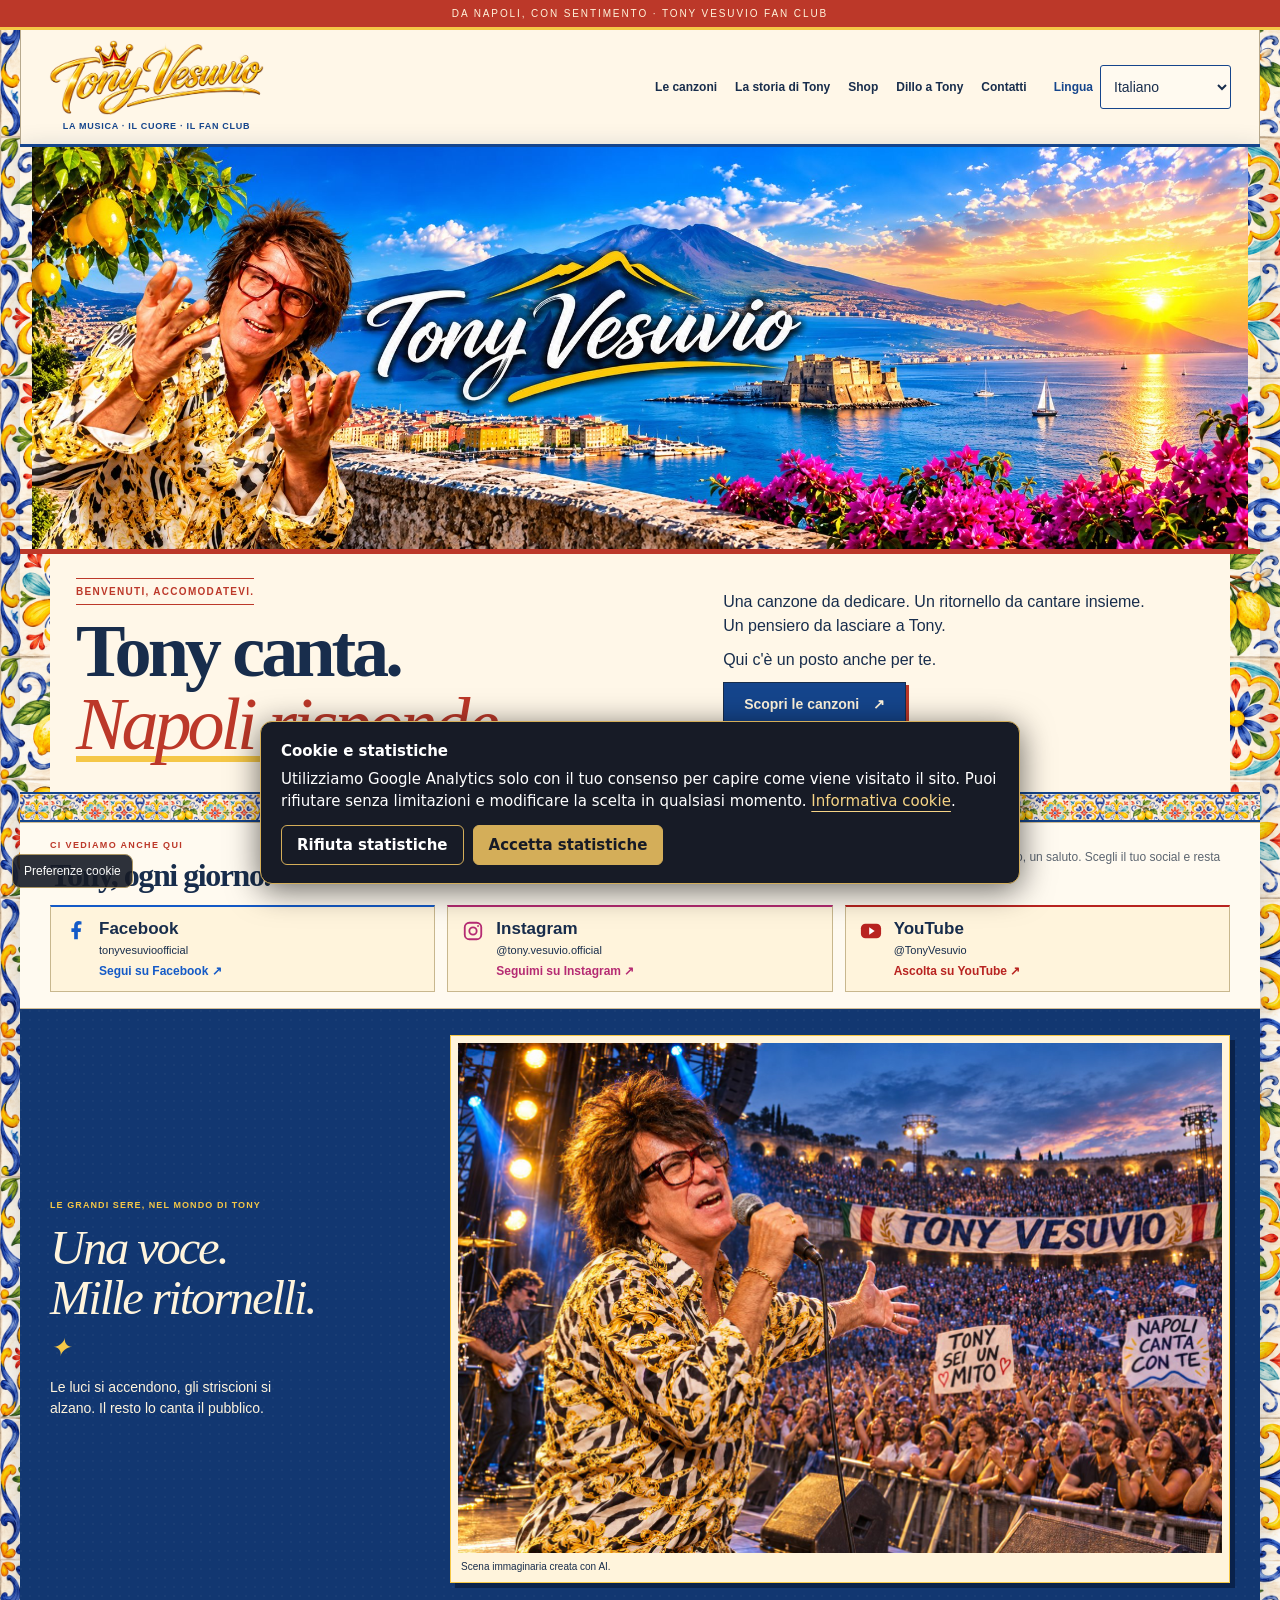
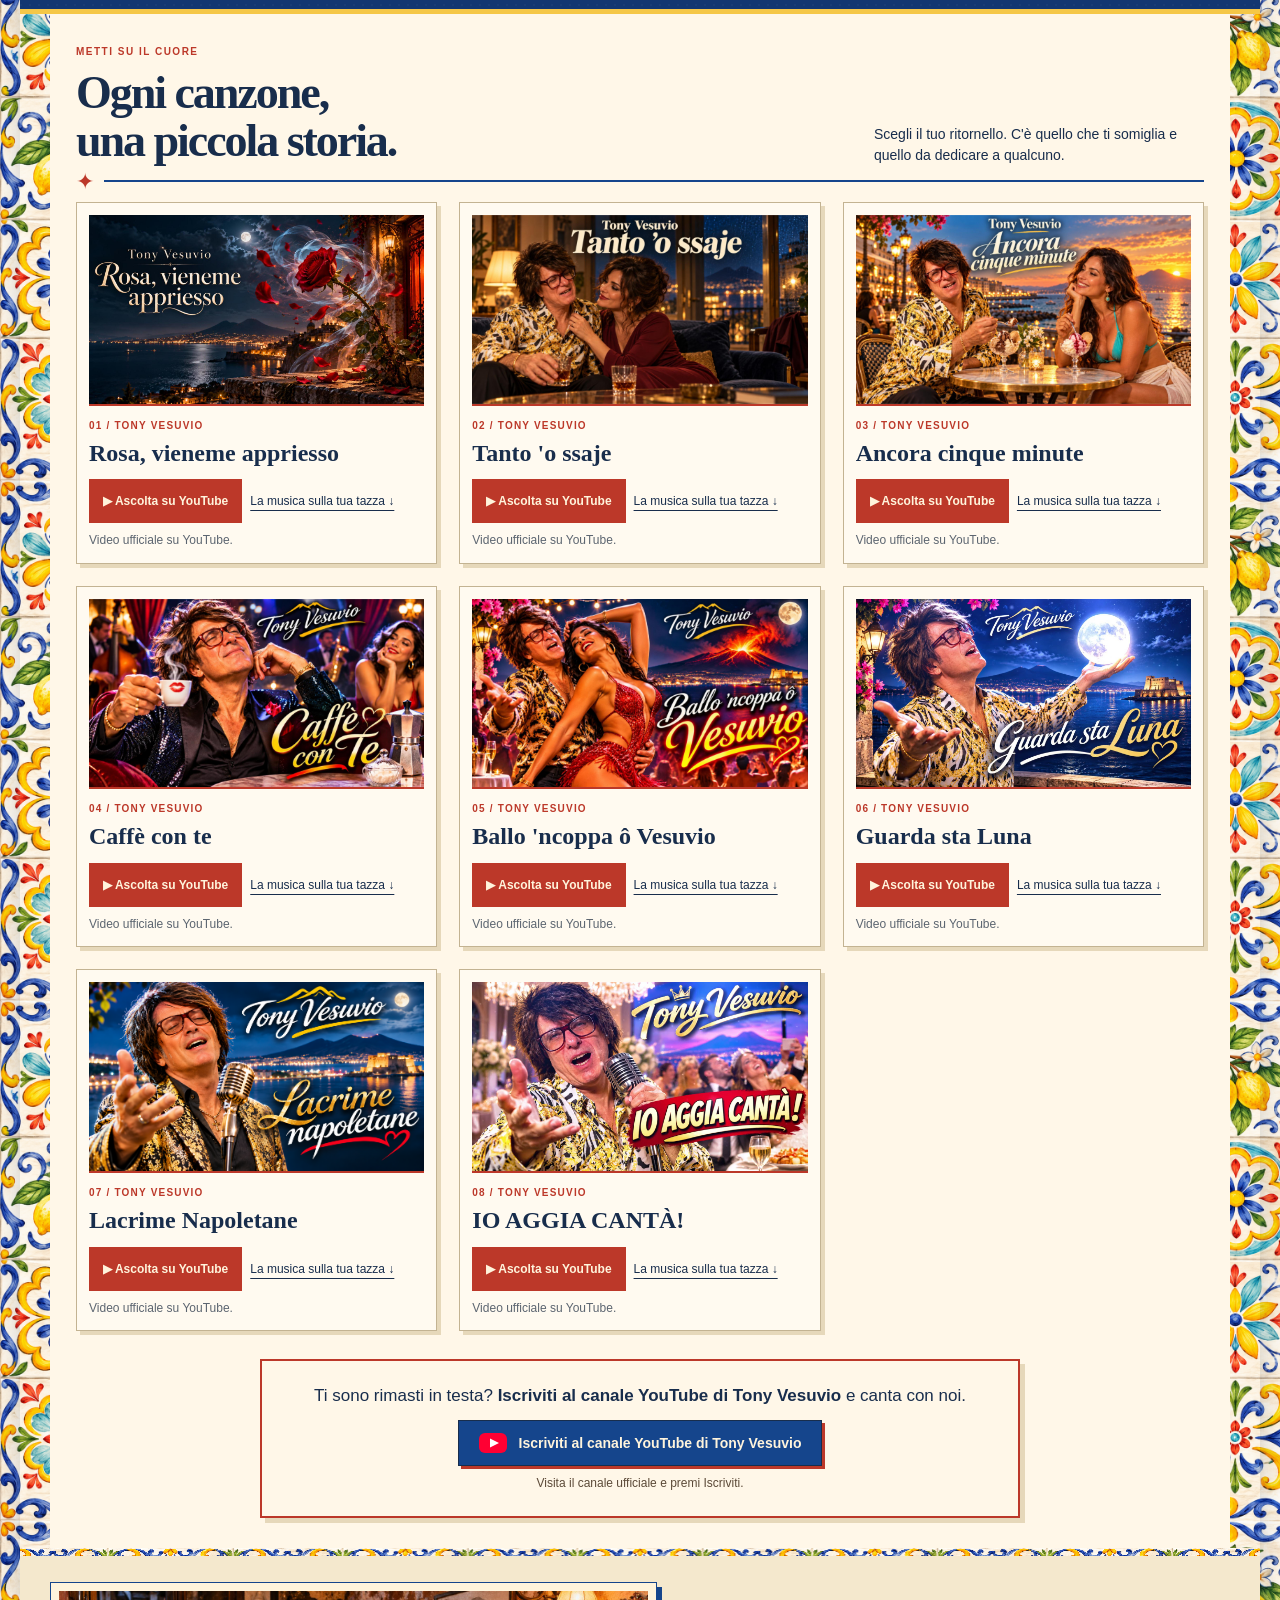
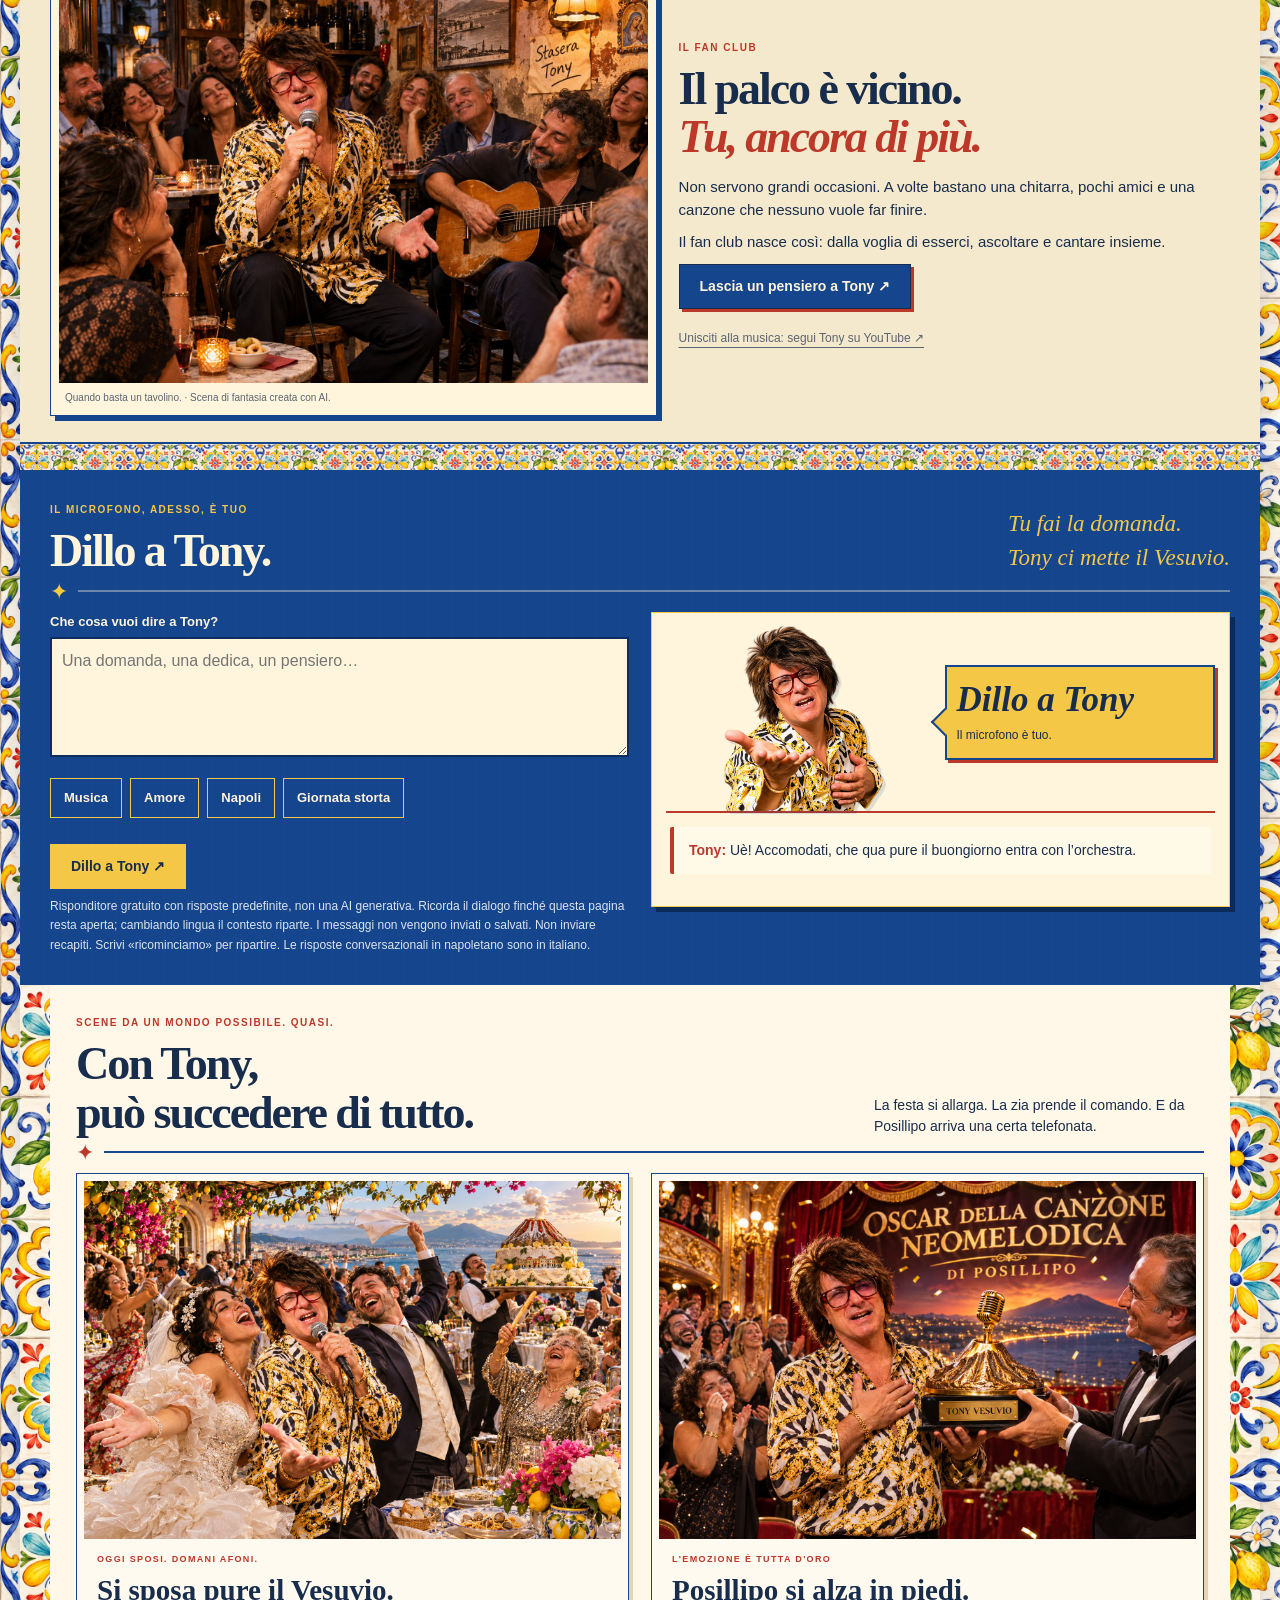
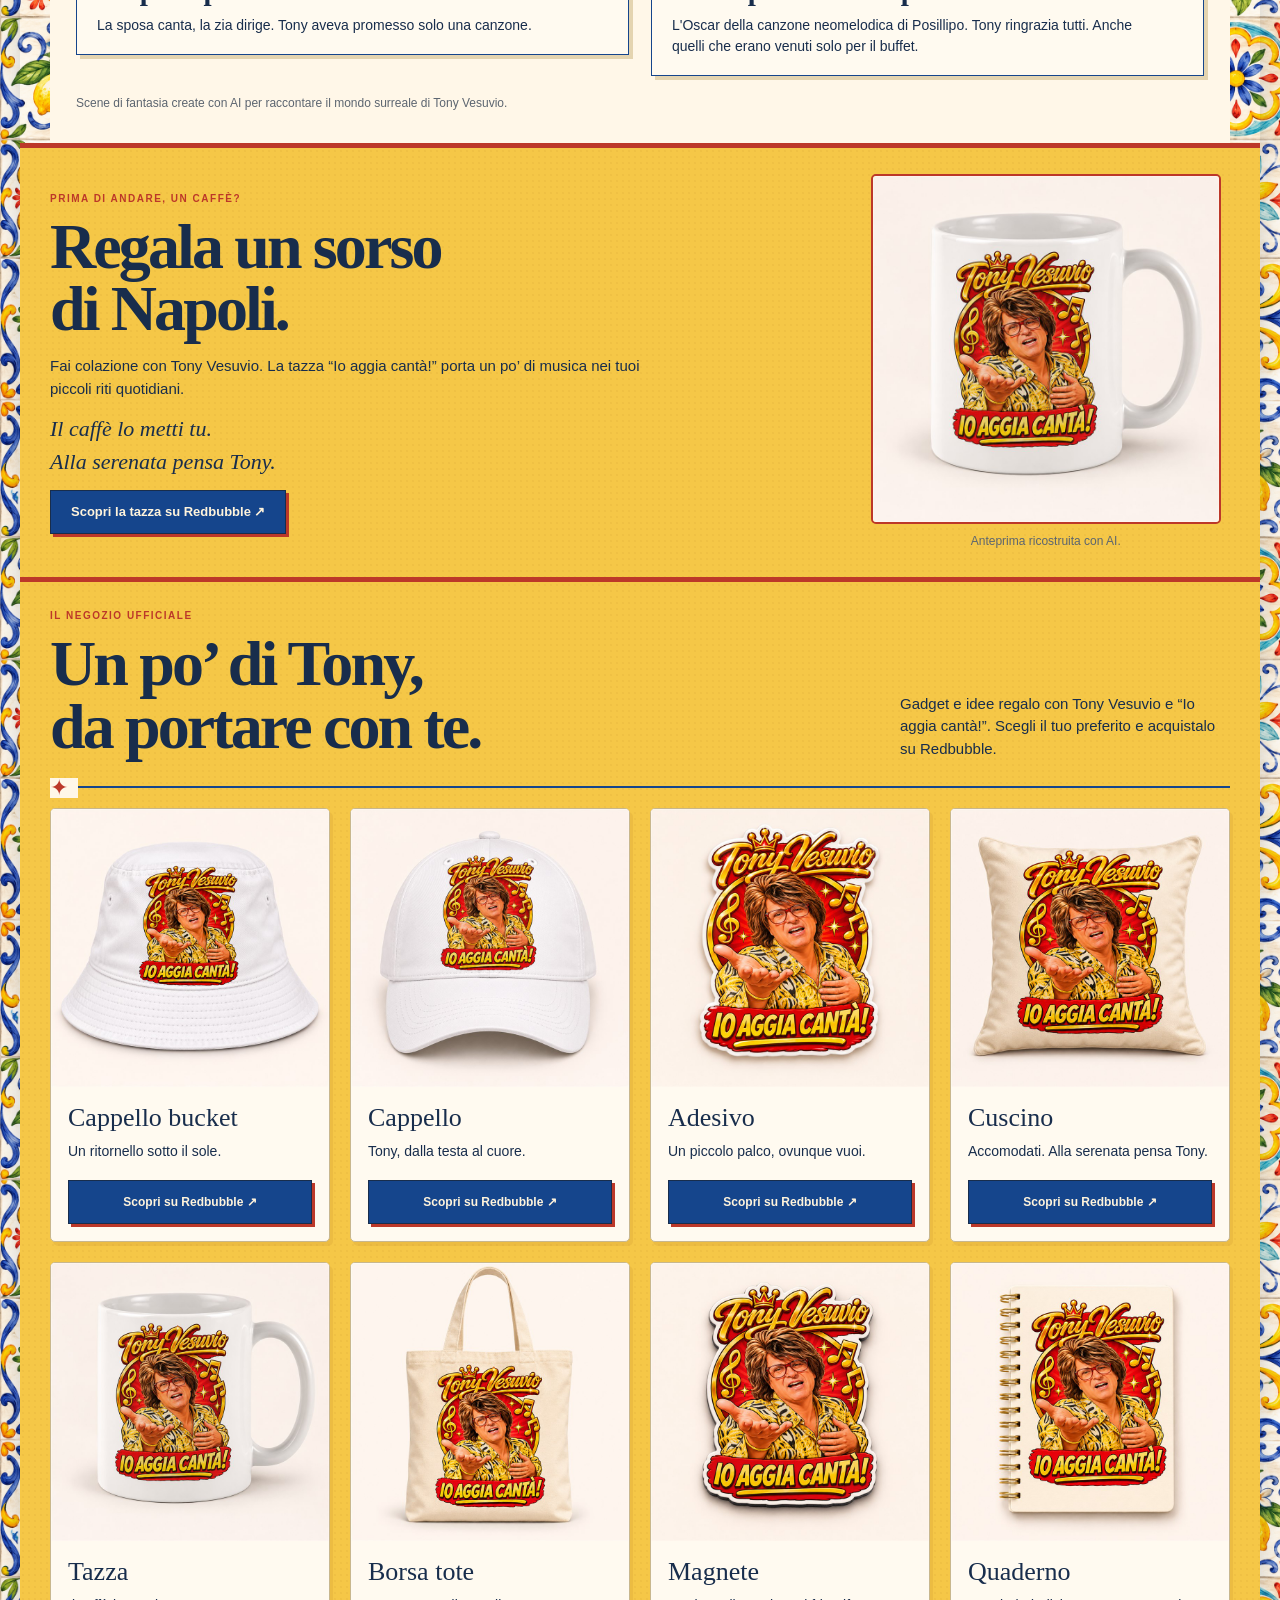
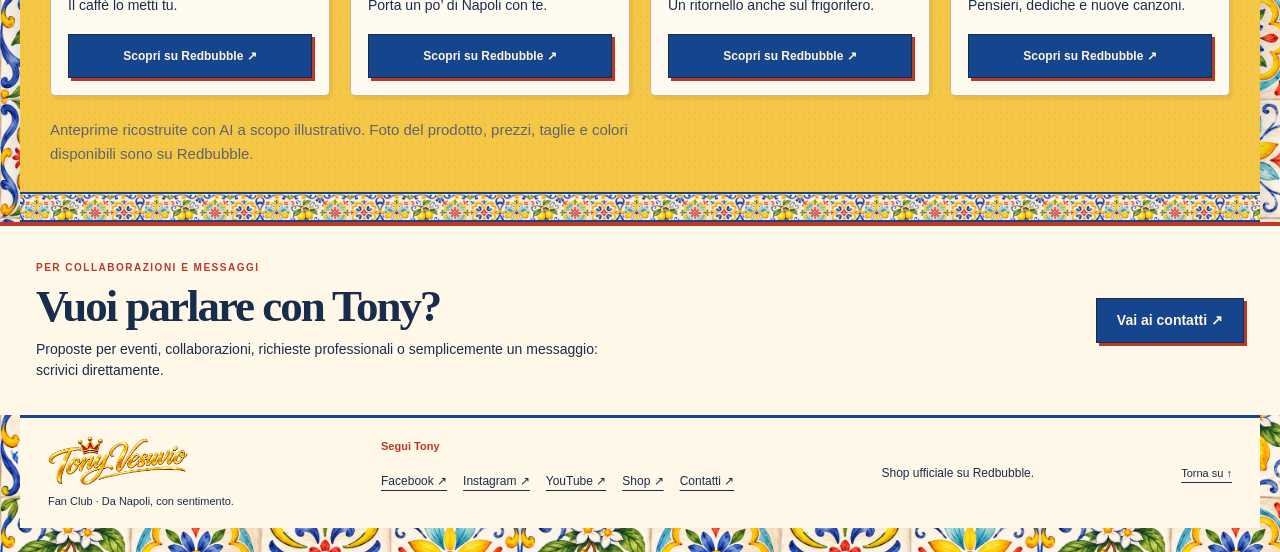
==== commit 85adce46: "Enable opt-in GA4 analytics on index.html" ====
--- a/index.html
+++ b/index.html
@@ -30,6 +30,7 @@
 <script src="dillo-a-tony.js" defer></script>
 <link rel="stylesheet" href="social-layout.css?v=20261104-social">
 <link rel="stylesheet" href="storia-integrazione.css?v=20261104">
+<script src="analytics-consent.js" defer></script>
 </head>
 <body>
 <a class="skip-link" href="#contenuto">Vai al contenuto</a>
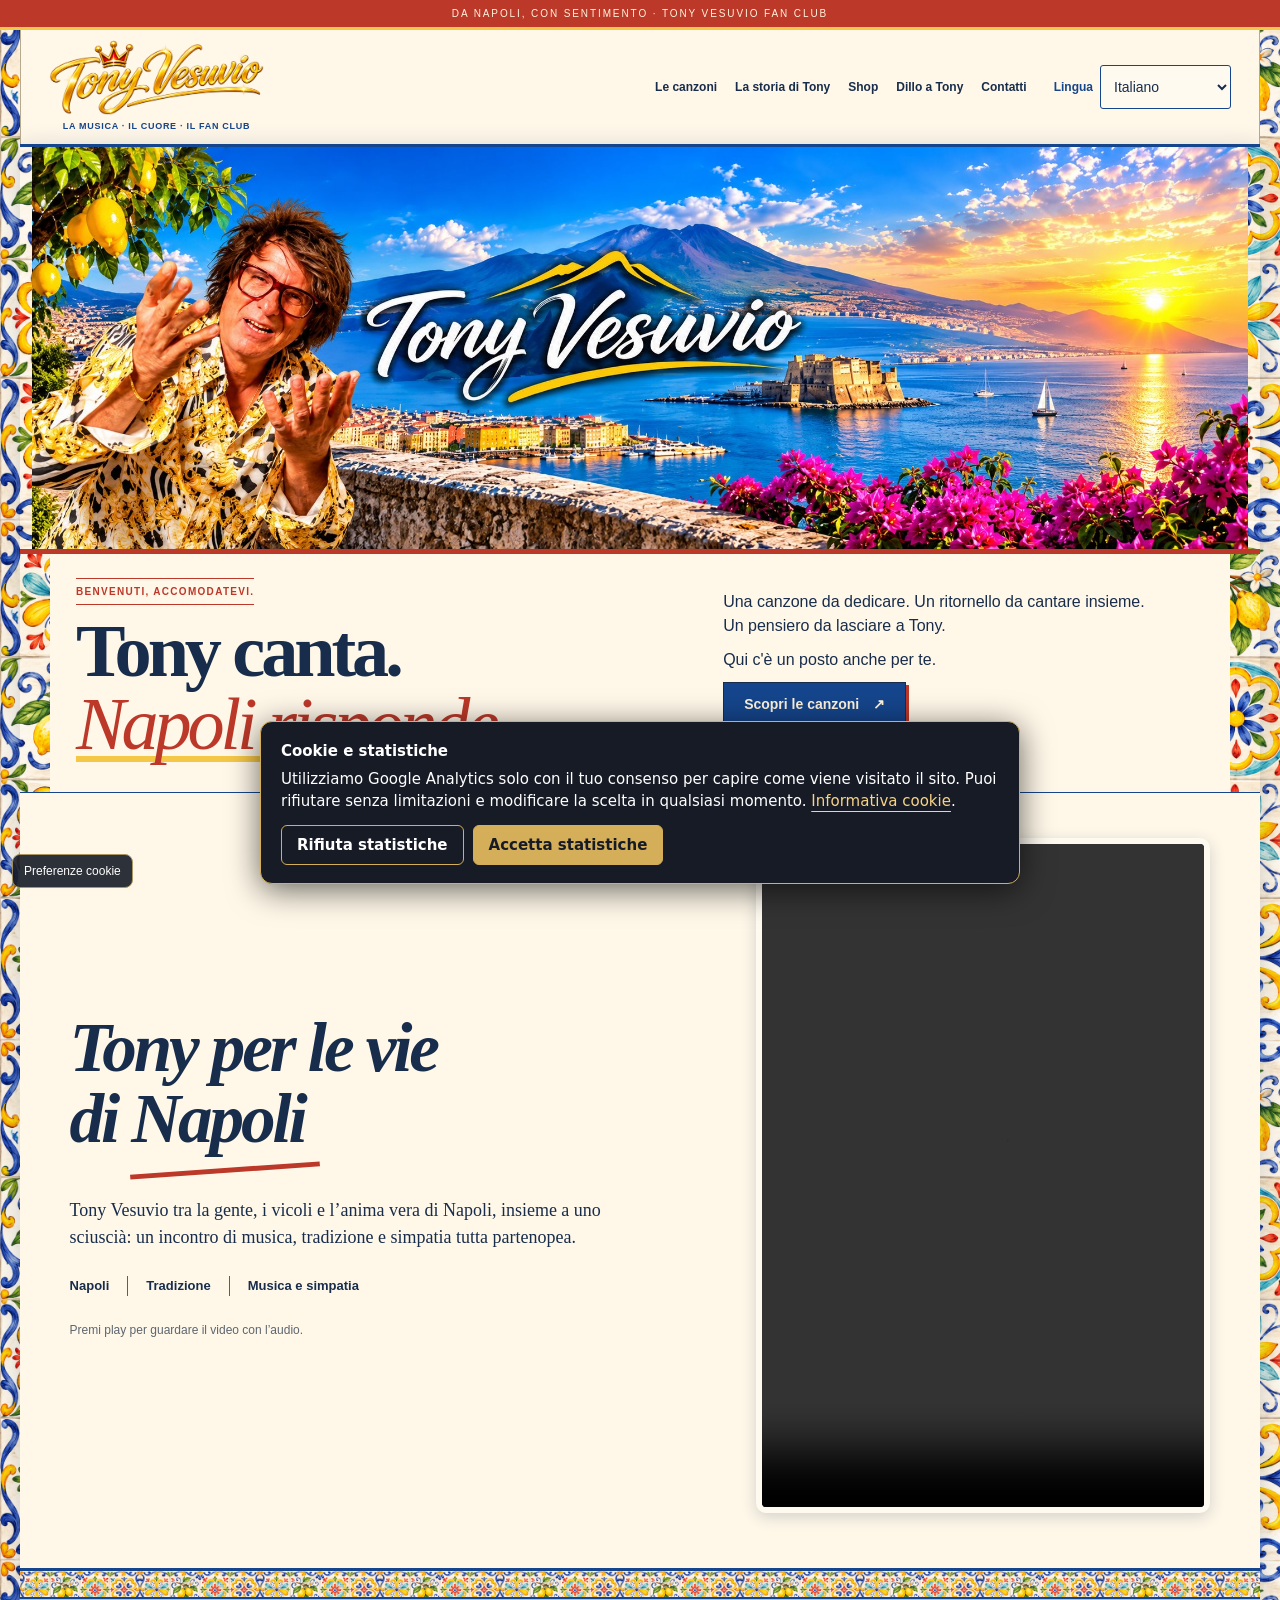
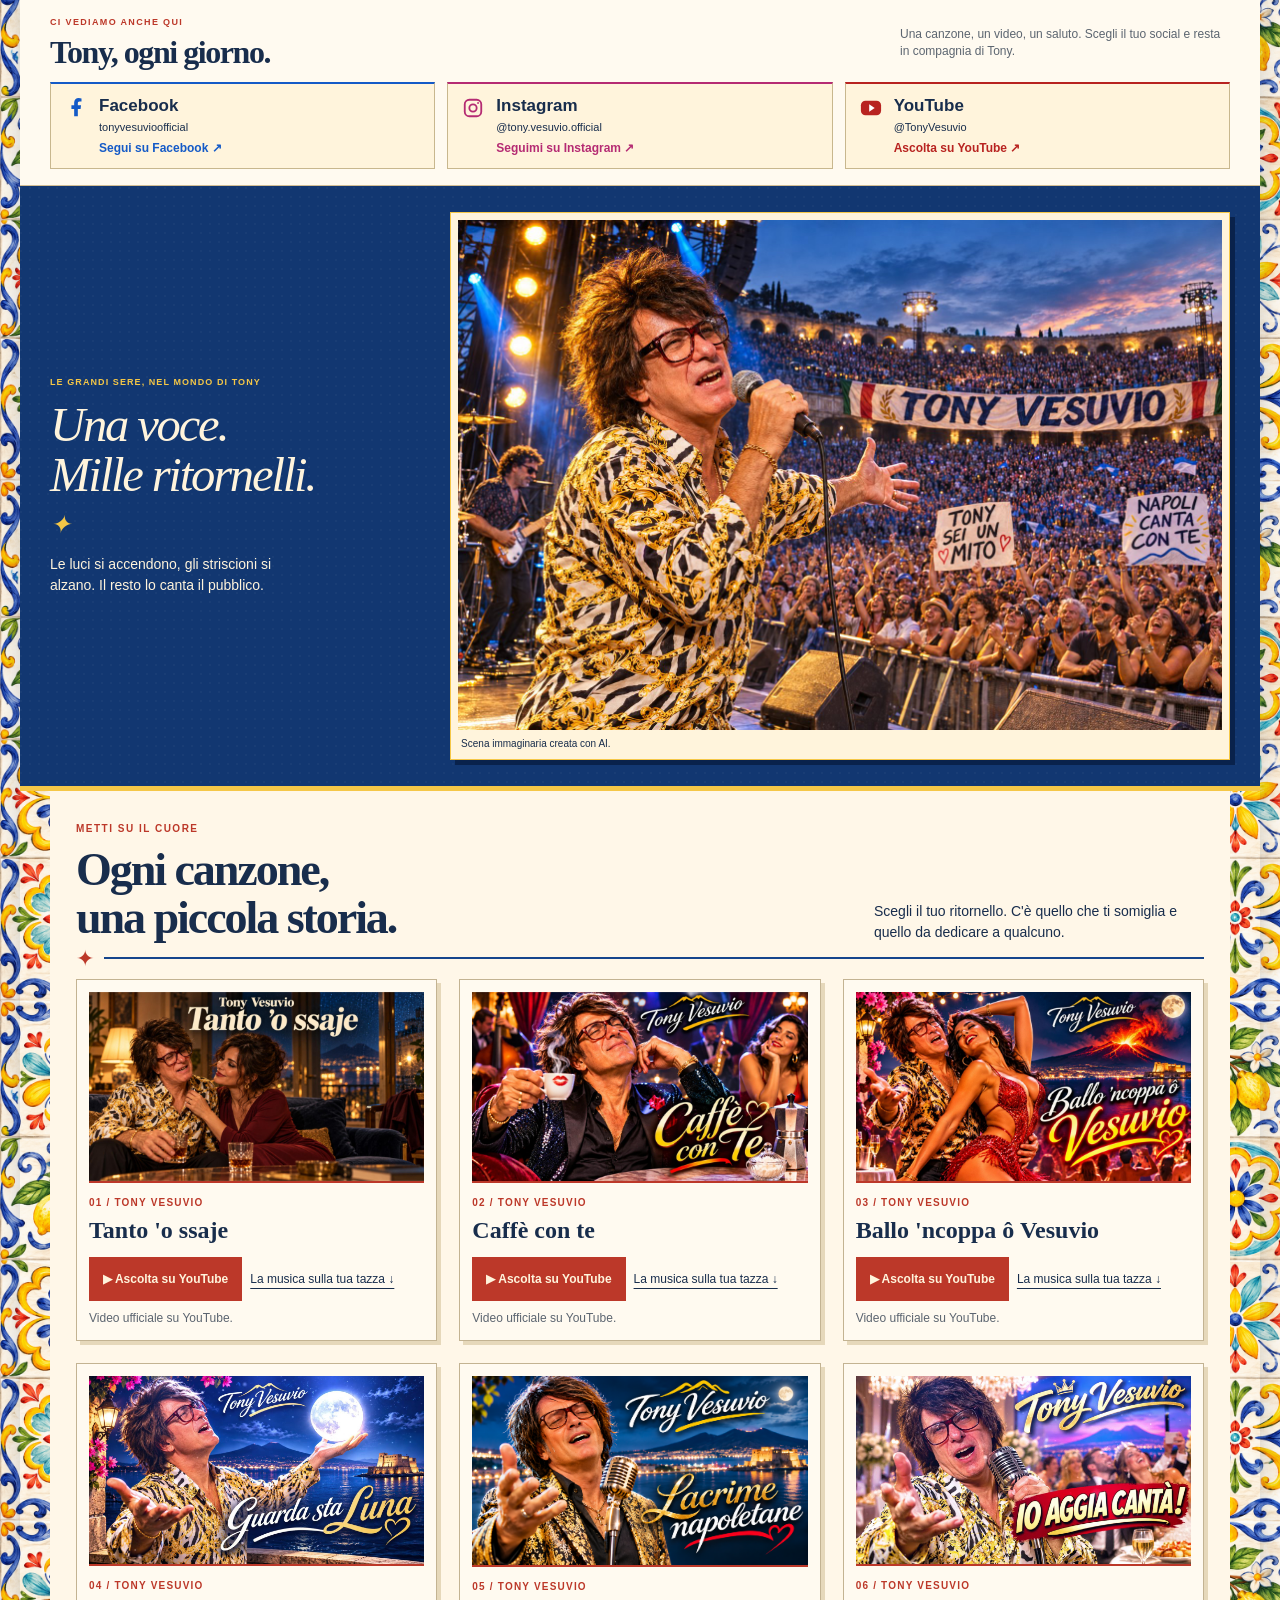
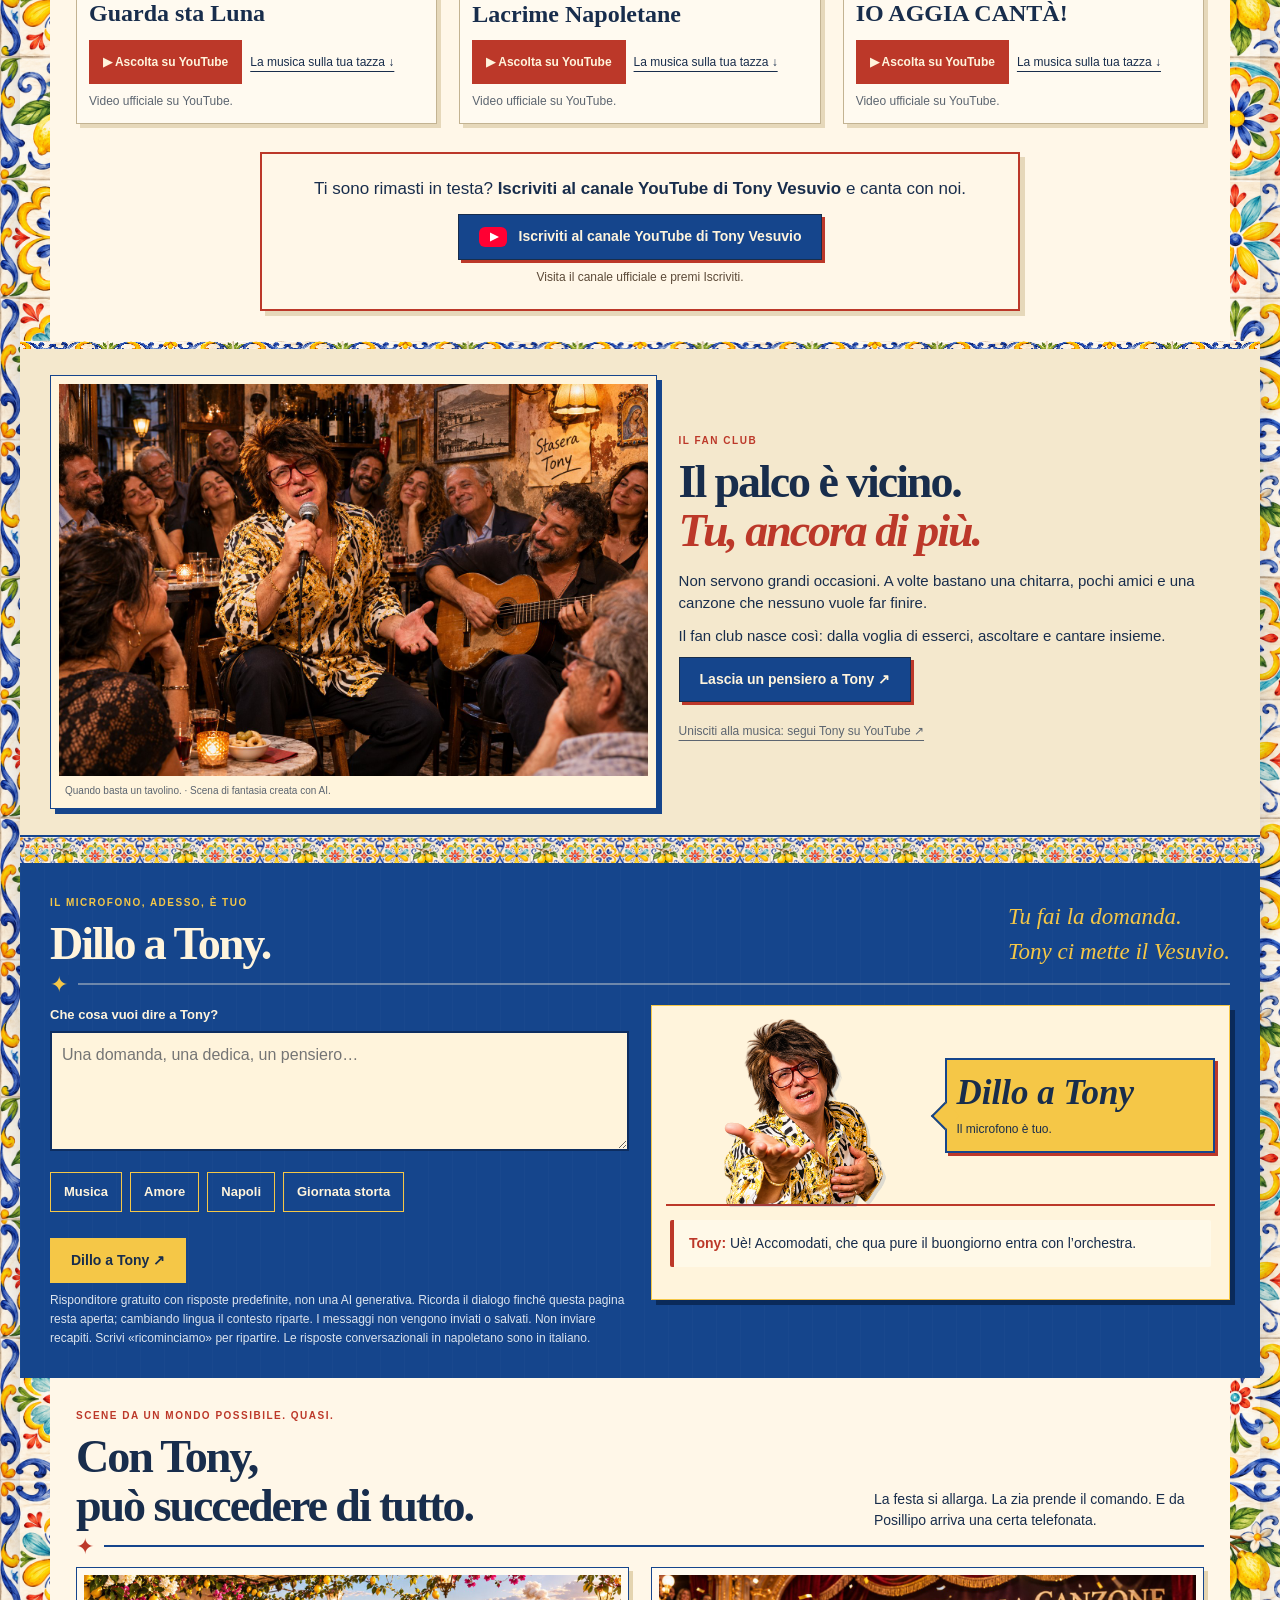
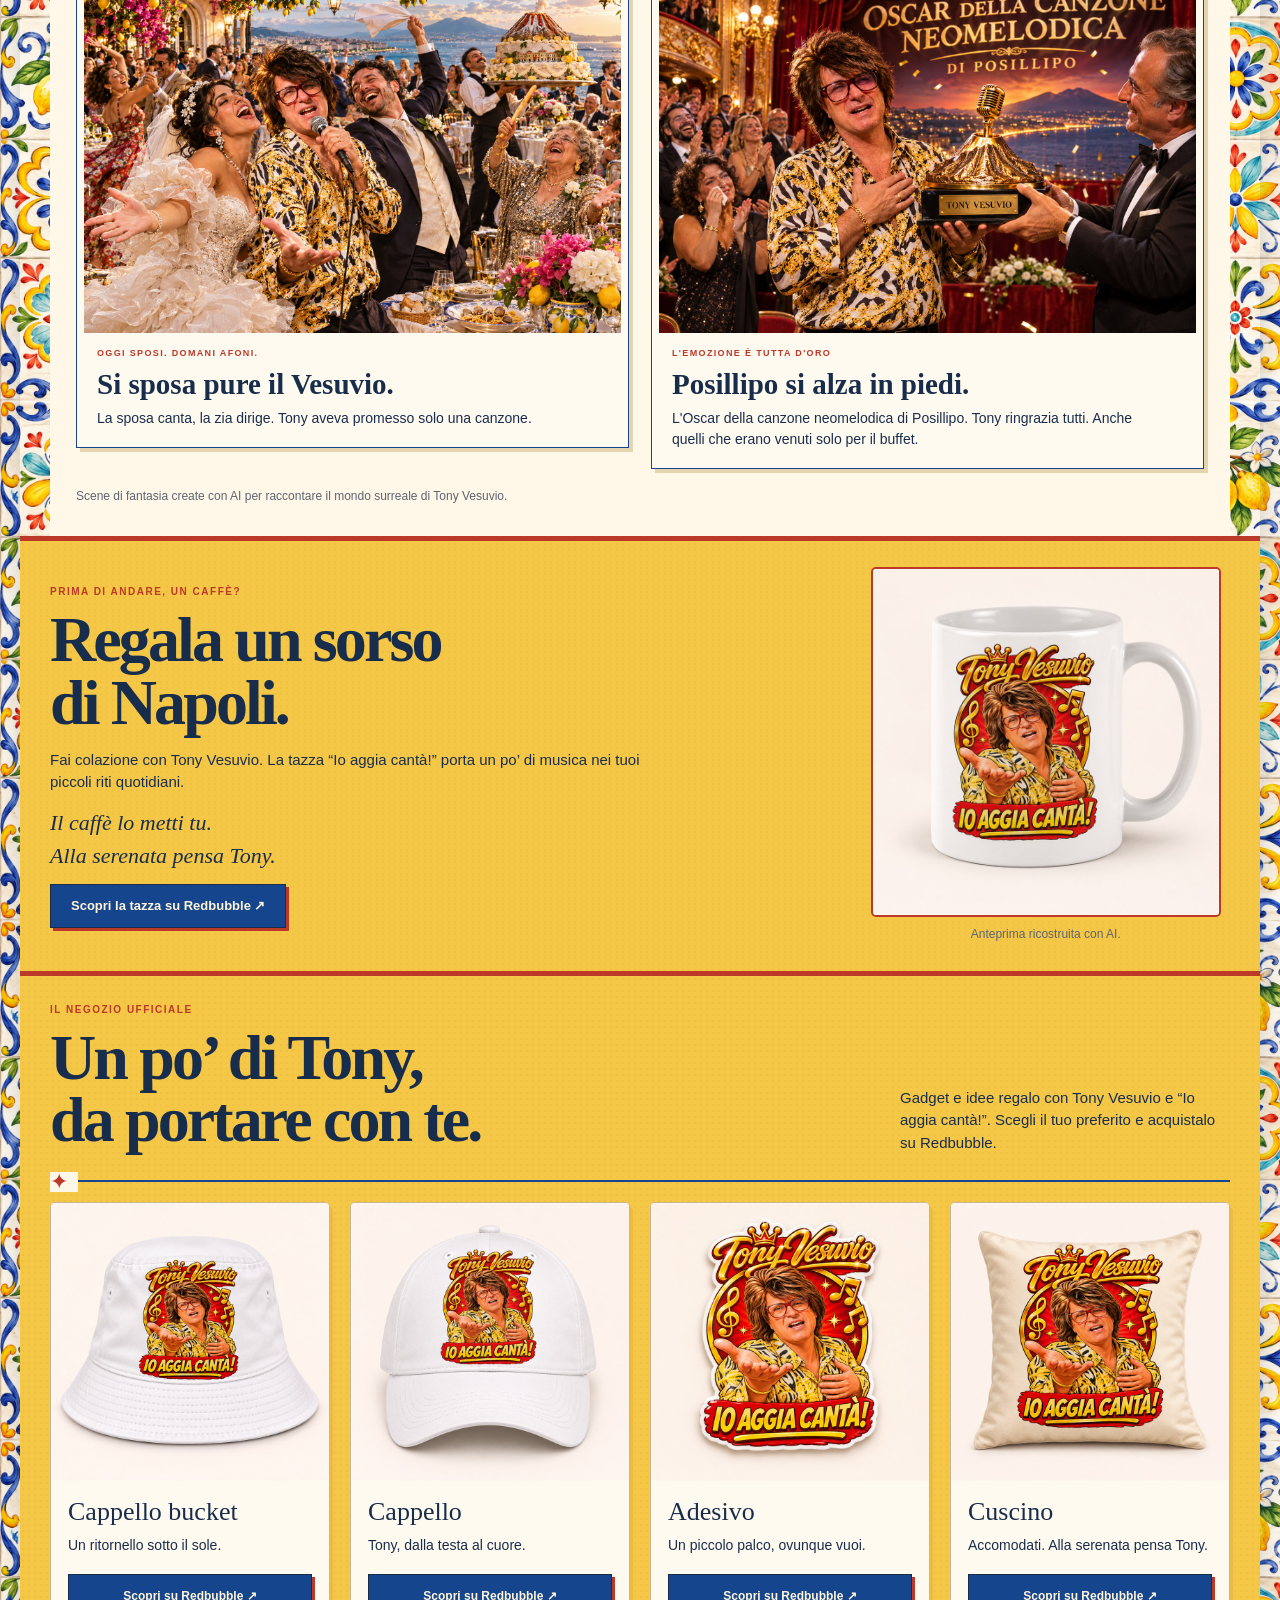
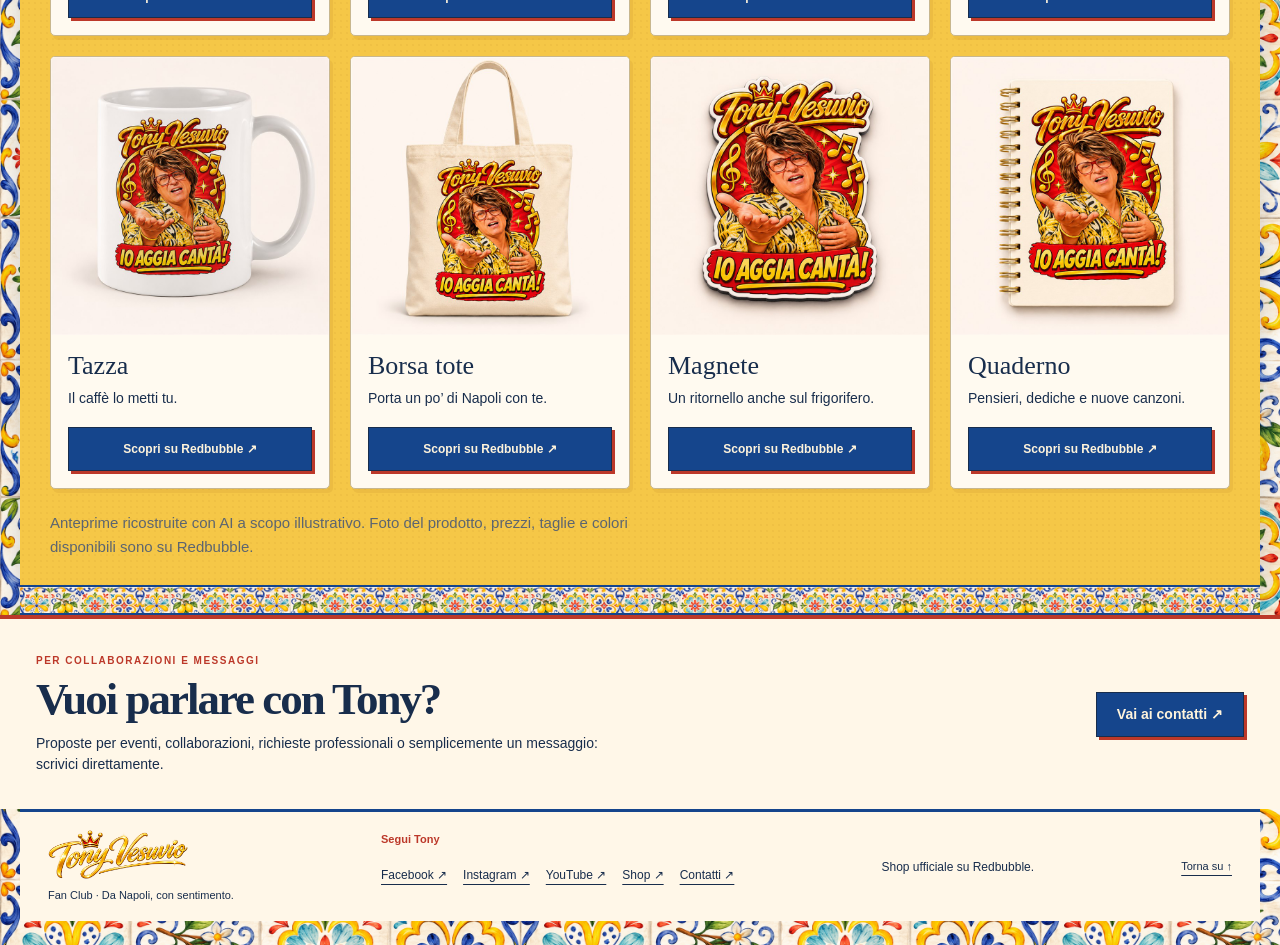
==== commit 9474695d: "Add Naples reel and arrange six songs on homepage" ====
--- a/index.html
+++ b/index.html
@@ -42,18 +42,17 @@
 <main id="contenuto">
 <img class="banner" src="assets/Tony-Vesuvio-banner-esteso-RGB.jpg" alt="Tony Vesuvio e il suo nome davanti al Golfo di Napoli al tramonto" width="2180" height="721" fetchpriority="high">
 <section class="opening wrap" aria-labelledby="titolo"><div><span class="eyebrow">Benvenuti, accomodatevi.</span><h1 id="titolo">Tony canta.<br><em>Napoli risponde.</em></h1></div><div><p>Una canzone da dedicare. Un ritornello da cantare insieme. Un pensiero da lasciare a Tony.</p><p>Qui c'è un posto anche per te.</p><a class="button" href="#musica">Scopri le canzoni <span aria-hidden="true">↗</span></a><a class="secondary" href="#dillo">Hai qualcosa da dirgli? Dillo a Tony.</a></div></section>
+<section class="naples-reel" aria-labelledby="naples-reel-title"><div class="wrap naples-reel-layout"><div class="naples-reel-copy"><h2 id="naples-reel-title">Tony per le vie<br>di Napoli</h2><p>Tony Vesuvio tra la gente, i vicoli e l’anima vera di Napoli, insieme a uno sciuscià: un incontro di musica, tradizione e simpatia tutta partenopea.</p><ul class="naples-reel-tags" aria-label="Caratteristiche del video"><li>Napoli</li><li>Tradizione</li><li>Musica e simpatia</li></ul><p class="small">Premi play per guardare il video con l’audio.</p></div><video class="naples-reel-video" controls playsinline preload="metadata" aria-label="Tony per le vie di Napoli insieme a uno sciuscià"><source src="assets/reel-per-sito.mp4" type="video/mp4">Il tuo browser non supporta la riproduzione video.</video></div></section>
 <div class="maiolica" aria-hidden="true"></div>
 <section class="social-section" id="social" aria-labelledby="social-titolo"><div class="wrap"><div class="social-intro"><div><span class="eyebrow">Ci vediamo anche qui</span><h2 id="social-titolo">Tony, ogni giorno.</h2></div><p>Una canzone, un video, un saluto. Scegli il tuo social e resta in compagnia di Tony.</p></div><div class="social-grid"><a class="social-card facebook-card" href="https://www.facebook.com/tonyvesuvioofficial/" target="_blank" rel="noopener noreferrer" aria-label="Segui su Facebook (nuova scheda)"><svg viewBox="0 0 24 24" fill="currentColor" aria-hidden="true"><path d="M14 21v-8h3l.5-4H14V7c0-1 .3-2 2-2h2V1.5A24 24 0 0 0 15 1c-3 0-5 2-5 5v3H7v4h3v8z"/></svg><h3>Facebook</h3><span class="social-handle">tonyvesuvioofficial</span><p>Notizie, video e novità dal mondo di Tony.</p><span class="social-action">Segui su Facebook ↗</span></a><a class="social-card instagram-card" href="https://www.instagram.com/tony.vesuvio.official/" target="_blank" rel="noopener noreferrer" aria-label="Seguimi su Instagram (nuova scheda)"><svg viewBox="0 0 24 24" fill="none" stroke="currentColor" stroke-width="2" aria-hidden="true"><rect x="3" y="3" width="18" height="18" rx="5"/><circle cx="12" cy="12" r="4"/><circle cx="17.5" cy="6.5" r="1" fill="currentColor" stroke="none"/></svg><h3>Instagram</h3><span class="social-handle">@tony.vesuvio.official</span><p>Reel, immagini e momenti da condividere.</p><span class="social-action">Seguimi su Instagram ↗</span></a><a class="social-card youtube-card" href="https://www.youtube.com/@TonyVesuvio" target="_blank" rel="noopener noreferrer" aria-label="Ascolta su YouTube (nuova scheda)"><svg viewBox="0 0 24 24" aria-hidden="true"><rect x="1" y="4" width="22" height="16" rx="5" fill="currentColor"/><path d="m10 8 6 4-6 4z" fill="white"/></svg><h3>YouTube</h3><span class="social-handle">@TonyVesuvio</span><p>Le canzoni e i video sul canale ufficiale.</p><span class="social-action">Ascolta su YouTube ↗</span></a></div></div></section>
 <section class="arena" aria-labelledby="arena-titolo"><div class="wrap"><div class="arena-head"><div><span class="eyebrow">Le grandi sere, nel mondo di Tony</span><h2 id="arena-titolo">Una voce.<br>Mille ritornelli.</h2></div><p class="aside">Le luci si accendono, gli striscioni si alzano. Il resto lo canta il pubblico.</p></div><figure><img src="assets/tony-arena.jpg" alt="Scena di fantasia: Tony canta in un'arena gremita con striscioni e cartelloni dei fan" width="1536" height="1024" loading="lazy"><figcaption class="small">Scena immaginaria creata con AI.</figcaption></figure></div></section>
 <section class="section wrap" id="musica" aria-labelledby="musica-titolo"><div class="section-heading"><div><span class="eyebrow">Metti su il cuore</span><h2 id="musica-titolo">Ogni canzone,<br>una piccola storia.</h2></div><p>Scegli il tuo ritornello. C'è quello che ti somiglia e quello da dedicare a qualcuno.</p></div><div class="records">
-<article class="record"><a class="record-cover-link" href="https://www.youtube.com/watch?v=a9PkzZBJ_xw" target="_blank" rel="noopener noreferrer" aria-label="Ascolta Rosa, vieneme appriesso su YouTube"><img src="assets/cover-rosa-vieneme-appriesso.jpg" alt="Copertina di Rosa, vieneme appriesso" width="2560" height="1440" loading="lazy"></a><span class="number">01 / TONY VESUVIO</span><h3>Rosa, vieneme appriesso</h3><div class="record-actions"><a class="listen" href="https://www.youtube.com/watch?v=a9PkzZBJ_xw" target="_blank" rel="noopener noreferrer">▶ Ascolta su YouTube</a><a href="#tazze">La musica sulla tua tazza ↓</a></div><p class="small">Video ufficiale su YouTube.</p></article>
-<article class="record"><a class="record-cover-link" href="https://www.youtube.com/watch?v=-EVfw9X2OKQ" target="_blank" rel="noopener noreferrer" aria-label="Ascolta Tanto 'o ssaje su YouTube"><img src="assets/cover-tanto-o-ssaje.jpg" alt="Copertina di Tanto 'o ssaje" width="2560" height="1440" loading="lazy"></a><span class="number">02 / TONY VESUVIO</span><h3>Tanto 'o ssaje</h3><div class="record-actions"><a class="listen" href="https://www.youtube.com/watch?v=-EVfw9X2OKQ" target="_blank" rel="noopener noreferrer">▶ Ascolta su YouTube</a><a href="#tazze">La musica sulla tua tazza ↓</a></div><p class="small">Video ufficiale su YouTube.</p></article>
-<article class="record"><a class="record-cover-link" href="https://www.youtube.com/watch?v=B3DbYKb3GWI" target="_blank" rel="noopener noreferrer" aria-label="Ascolta Ancora cinque minute su YouTube"><img src="assets/cover-ancora-cinque-minute.jpg" alt="Copertina di Ancora cinque minute" width="2560" height="1440" loading="lazy"></a><span class="number">03 / TONY VESUVIO</span><h3>Ancora cinque minute</h3><div class="record-actions"><a class="listen" href="https://www.youtube.com/watch?v=B3DbYKb3GWI" target="_blank" rel="noopener noreferrer">▶ Ascolta su YouTube</a><a href="#tazze">La musica sulla tua tazza ↓</a></div><p class="small">Video ufficiale su YouTube.</p></article>
-<article class="record"><a class="record-cover-link" href="https://www.youtube.com/watch?v=Nv3Vs3sL6UA" target="_blank" rel="noopener noreferrer" aria-label="Ascolta Caffè con te su YouTube"><img src="assets/cover-caffe-con-te.jpg" alt="Copertina di Caffè con te" width="2560" height="1440" loading="lazy"></a><span class="number">04 / TONY VESUVIO</span><h3>Caffè con te</h3><div class="record-actions"><a class="listen" href="https://www.youtube.com/watch?v=Nv3Vs3sL6UA" target="_blank" rel="noopener noreferrer">▶ Ascolta su YouTube</a><a href="#tazze">La musica sulla tua tazza ↓</a></div><p class="small">Video ufficiale su YouTube.</p></article>
-<article class="record"><a class="record-cover-link" href="https://www.youtube.com/watch?v=K7yTQA_iVJQ" target="_blank" rel="noopener noreferrer" aria-label="Ascolta Ballo 'ncoppa ô Vesuvio su YouTube"><img src="assets/cover-ballo-ncoppa-o-vesuvio.jpg" alt="Copertina di Ballo 'ncoppa ô Vesuvio" width="2560" height="1440" loading="lazy"></a><span class="number">05 / TONY VESUVIO</span><h3>Ballo 'ncoppa ô Vesuvio</h3><div class="record-actions"><a class="listen" href="https://www.youtube.com/watch?v=K7yTQA_iVJQ" target="_blank" rel="noopener noreferrer">▶ Ascolta su YouTube</a><a href="#tazze">La musica sulla tua tazza ↓</a></div><p class="small">Video ufficiale su YouTube.</p></article>
-<article class="record"><a class="record-cover-link" href="https://www.youtube.com/watch?v=RhZ9Lpp4uQ0" target="_blank" rel="noopener noreferrer" aria-label="Ascolta Guarda sta Luna su YouTube"><img src="assets/cover-guarda-sta-luna.jpg" alt="Copertina di Guarda sta Luna" width="1280" height="720" loading="lazy"></a><span class="number">06 / TONY VESUVIO</span><h3>Guarda sta Luna</h3><div class="record-actions"><a class="listen" href="https://www.youtube.com/watch?v=RhZ9Lpp4uQ0" target="_blank" rel="noopener noreferrer">▶ Ascolta su YouTube</a><a href="#tazze">La musica sulla tua tazza ↓</a></div><p class="small">Video ufficiale su YouTube.</p></article>
-<article class="record"><a class="record-cover-link" href="https://www.youtube.com/watch?v=Lx9Gv3RkeoE" target="_blank" rel="noopener noreferrer" aria-label="Ascolta Lacrime Napoletane su YouTube"><img src="assets/cover-lacrime-napoletane.png" alt="Copertina di Lacrime Napoletane" width="1671" height="941" loading="lazy"></a><span class="number">07 / TONY VESUVIO</span><h3>Lacrime Napoletane</h3><div class="record-actions"><a class="listen" href="https://www.youtube.com/watch?v=Lx9Gv3RkeoE" target="_blank" rel="noopener noreferrer">▶ Ascolta su YouTube</a><a href="#tazze">La musica sulla tua tazza ↓</a></div><p class="small">Video ufficiale su YouTube.</p></article>
-<article class="record"><a class="record-cover-link" href="https://www.youtube.com/watch?v=cAeh-Mx69TI" target="_blank" rel="noopener noreferrer" aria-label="Ascolta IO AGGIA CANTÀ! su YouTube"><img src="assets/cover-io-aggia-canta.jpg" alt="Copertina di IO AGGIA CANTÀ!" width="1280" height="720" loading="lazy"></a><span class="number">08 / TONY VESUVIO</span><h3>IO AGGIA CANTÀ!</h3><div class="record-actions"><a class="listen" href="https://www.youtube.com/watch?v=cAeh-Mx69TI" target="_blank" rel="noopener noreferrer">▶ Ascolta su YouTube</a><a href="#tazze">La musica sulla tua tazza ↓</a></div><p class="small">Video ufficiale su YouTube.</p></article>
+<article class="record"><a class="record-cover-link" href="https://www.youtube.com/watch?v=-EVfw9X2OKQ" target="_blank" rel="noopener noreferrer" aria-label="Ascolta Tanto 'o ssaje su YouTube"><img src="assets/cover-tanto-o-ssaje.jpg" alt="Copertina di Tanto 'o ssaje" width="2560" height="1440" loading="lazy"></a><span class="number">01 / TONY VESUVIO</span><h3>Tanto 'o ssaje</h3><div class="record-actions"><a class="listen" href="https://www.youtube.com/watch?v=-EVfw9X2OKQ" target="_blank" rel="noopener noreferrer">▶ Ascolta su YouTube</a><a href="#tazze">La musica sulla tua tazza ↓</a></div><p class="small">Video ufficiale su YouTube.</p></article>
+<article class="record"><a class="record-cover-link" href="https://www.youtube.com/watch?v=Nv3Vs3sL6UA" target="_blank" rel="noopener noreferrer" aria-label="Ascolta Caffè con te su YouTube"><img src="assets/cover-caffe-con-te.jpg" alt="Copertina di Caffè con te" width="2560" height="1440" loading="lazy"></a><span class="number">02 / TONY VESUVIO</span><h3>Caffè con te</h3><div class="record-actions"><a class="listen" href="https://www.youtube.com/watch?v=Nv3Vs3sL6UA" target="_blank" rel="noopener noreferrer">▶ Ascolta su YouTube</a><a href="#tazze">La musica sulla tua tazza ↓</a></div><p class="small">Video ufficiale su YouTube.</p></article>
+<article class="record"><a class="record-cover-link" href="https://www.youtube.com/watch?v=K7yTQA_iVJQ" target="_blank" rel="noopener noreferrer" aria-label="Ascolta Ballo 'ncoppa ô Vesuvio su YouTube"><img src="assets/cover-ballo-ncoppa-o-vesuvio.jpg" alt="Copertina di Ballo 'ncoppa ô Vesuvio" width="2560" height="1440" loading="lazy"></a><span class="number">03 / TONY VESUVIO</span><h3>Ballo 'ncoppa ô Vesuvio</h3><div class="record-actions"><a class="listen" href="https://www.youtube.com/watch?v=K7yTQA_iVJQ" target="_blank" rel="noopener noreferrer">▶ Ascolta su YouTube</a><a href="#tazze">La musica sulla tua tazza ↓</a></div><p class="small">Video ufficiale su YouTube.</p></article>
+<article class="record"><a class="record-cover-link" href="https://www.youtube.com/watch?v=RhZ9Lpp4uQ0" target="_blank" rel="noopener noreferrer" aria-label="Ascolta Guarda sta Luna su YouTube"><img src="assets/cover-guarda-sta-luna.jpg" alt="Copertina di Guarda sta Luna" width="1280" height="720" loading="lazy"></a><span class="number">04 / TONY VESUVIO</span><h3>Guarda sta Luna</h3><div class="record-actions"><a class="listen" href="https://www.youtube.com/watch?v=RhZ9Lpp4uQ0" target="_blank" rel="noopener noreferrer">▶ Ascolta su YouTube</a><a href="#tazze">La musica sulla tua tazza ↓</a></div><p class="small">Video ufficiale su YouTube.</p></article>
+<article class="record"><a class="record-cover-link" href="https://www.youtube.com/watch?v=Lx9Gv3RkeoE" target="_blank" rel="noopener noreferrer" aria-label="Ascolta Lacrime Napoletane su YouTube"><img src="assets/cover-lacrime-napoletane.png" alt="Copertina di Lacrime Napoletane" width="1671" height="941" loading="lazy"></a><span class="number">05 / TONY VESUVIO</span><h3>Lacrime Napoletane</h3><div class="record-actions"><a class="listen" href="https://www.youtube.com/watch?v=Lx9Gv3RkeoE" target="_blank" rel="noopener noreferrer">▶ Ascolta su YouTube</a><a href="#tazze">La musica sulla tua tazza ↓</a></div><p class="small">Video ufficiale su YouTube.</p></article>
+<article class="record"><a class="record-cover-link" href="https://www.youtube.com/watch?v=cAeh-Mx69TI" target="_blank" rel="noopener noreferrer" aria-label="Ascolta IO AGGIA CANTÀ! su YouTube"><img src="assets/cover-io-aggia-canta.jpg" alt="Copertina di IO AGGIA CANTÀ!" width="1280" height="720" loading="lazy"></a><span class="number">06 / TONY VESUVIO</span><h3>IO AGGIA CANTÀ!</h3><div class="record-actions"><a class="listen" href="https://www.youtube.com/watch?v=cAeh-Mx69TI" target="_blank" rel="noopener noreferrer">▶ Ascolta su YouTube</a><a href="#tazze">La musica sulla tua tazza ↓</a></div><p class="small">Video ufficiale su YouTube.</p></article>
 </div><div class="youtube-cta"><p>Ti sono rimasti in testa? <strong>Iscriviti al canale YouTube di Tony Vesuvio</strong> e canta con noi.</p><a class="button" href="https://www.youtube.com/@TonyVesuvio" target="_blank" rel="noopener noreferrer"><svg class="youtube-logo" viewBox="0 0 28 20" width="28" height="20" aria-hidden="true" focusable="false"><rect width="28" height="20" rx="6" fill="#ff0033"/><path d="M11 5.5 20 10l-9 4.5z" fill="#fff"/></svg><span>Iscriviti al canale YouTube di Tony Vesuvio</span></a><small class="small">Visita il canale ufficiale e premi Iscriviti.</small></div></section>
 <section class="club" id="club" aria-labelledby="club-titolo"><div class="wrap club-layout"><figure class="photo-frame"><img src="assets/tony-pub.jpg" alt="Scena immaginaria: Tony canta con una chitarra, seduto tra pochi ascoltatori in un piccolo locale" width="1536" height="1024" loading="lazy"><figcaption>Quando basta un tavolino. · Scena di fantasia creata con AI.</figcaption></figure><div class="club-copy"><span class="eyebrow">Il fan club</span><h2 id="club-titolo">Il palco è vicino.<br><em>Tu, ancora di più.</em></h2><p>Non servono grandi occasioni. A volte bastano una chitarra, pochi amici e una canzone che nessuno vuole far finire.</p><p>Il fan club nasce così: dalla voglia di esserci, ascoltare e cantare insieme.</p><a class="button" href="#dillo">Lascia un pensiero a Tony ↗</a><p class="small" style="margin-top:20px"><a href="https://www.youtube.com/@TonyVesuvio" target="_blank" rel="noopener noreferrer">Unisciti alla musica: segui Tony su YouTube ↗</a></p></div></div></section>
 <div class="maiolica" aria-hidden="true"></div>
--- a/site.css
+++ b/site.css
@@ -273,3 +273,5 @@
 .contact-invite.wrap{width:100%;background:#fff7e8;padding:34px 36px;display:flex;align-items:center;justify-content:space-between;gap:30px;border-top:4px solid var(--red)}
 .contact-invite h2{font-size:clamp(30px,3.6vw,45px);margin:0 0 9px}.contact-invite .eyebrow{margin-bottom:8px}.contact-invite p{font-size:14px;margin:0;max-width:590px}.contact-invite .button{flex-shrink:0}
 @media(max-width:650px){.contact-invite.wrap{padding:25px 18px;flex-direction:column;align-items:flex-start;gap:19px}}
+
+.naples-reel{padding:45px 0 55px;background:#fff8e9;border-block:1px solid var(--blue)}.naples-reel-layout{display:grid;grid-template-columns:1fr minmax(260px,.72fr);gap:55px;align-items:center}.naples-reel-copy h2{font-size:clamp(42px,5.4vw,74px);font-style:italic;line-height:1.03;margin:0 0 24px}.naples-reel-copy h2:after{content:'';display:block;width:190px;height:5px;background:var(--red);transform:rotate(-4deg);margin:14px 0 0 60px}.naples-reel-copy>p:not(.small){max-width:570px;font-family:Georgia,serif;font-size:18px}.naples-reel-tags{display:flex;gap:0;flex-wrap:wrap;list-style:none;padding:0;margin:25px 0}.naples-reel-tags li{padding:0 18px;border-right:1px solid var(--red);font-size:13px;font-weight:700}.naples-reel-tags li:first-child{padding-left:0}.naples-reel-tags li:last-child{border:0}.naples-reel-video{display:block;width:100%;max-height:75vh;aspect-ratio:9/16;object-fit:cover;background:#172335;border:6px solid #fffaf0;border-radius:10px;box-shadow:0 4px 15px #142d5030}.naples-reel-copy .small{margin:0}@media(max-width:650px){.naples-reel{padding:36px 0}.naples-reel-layout{grid-template-columns:1fr;gap:25px}.naples-reel-copy h2{font-size:48px}.naples-reel-video{width:min(100%,380px);justify-self:center;max-height:70vh}.naples-reel-tags li{padding-inline:11px}}
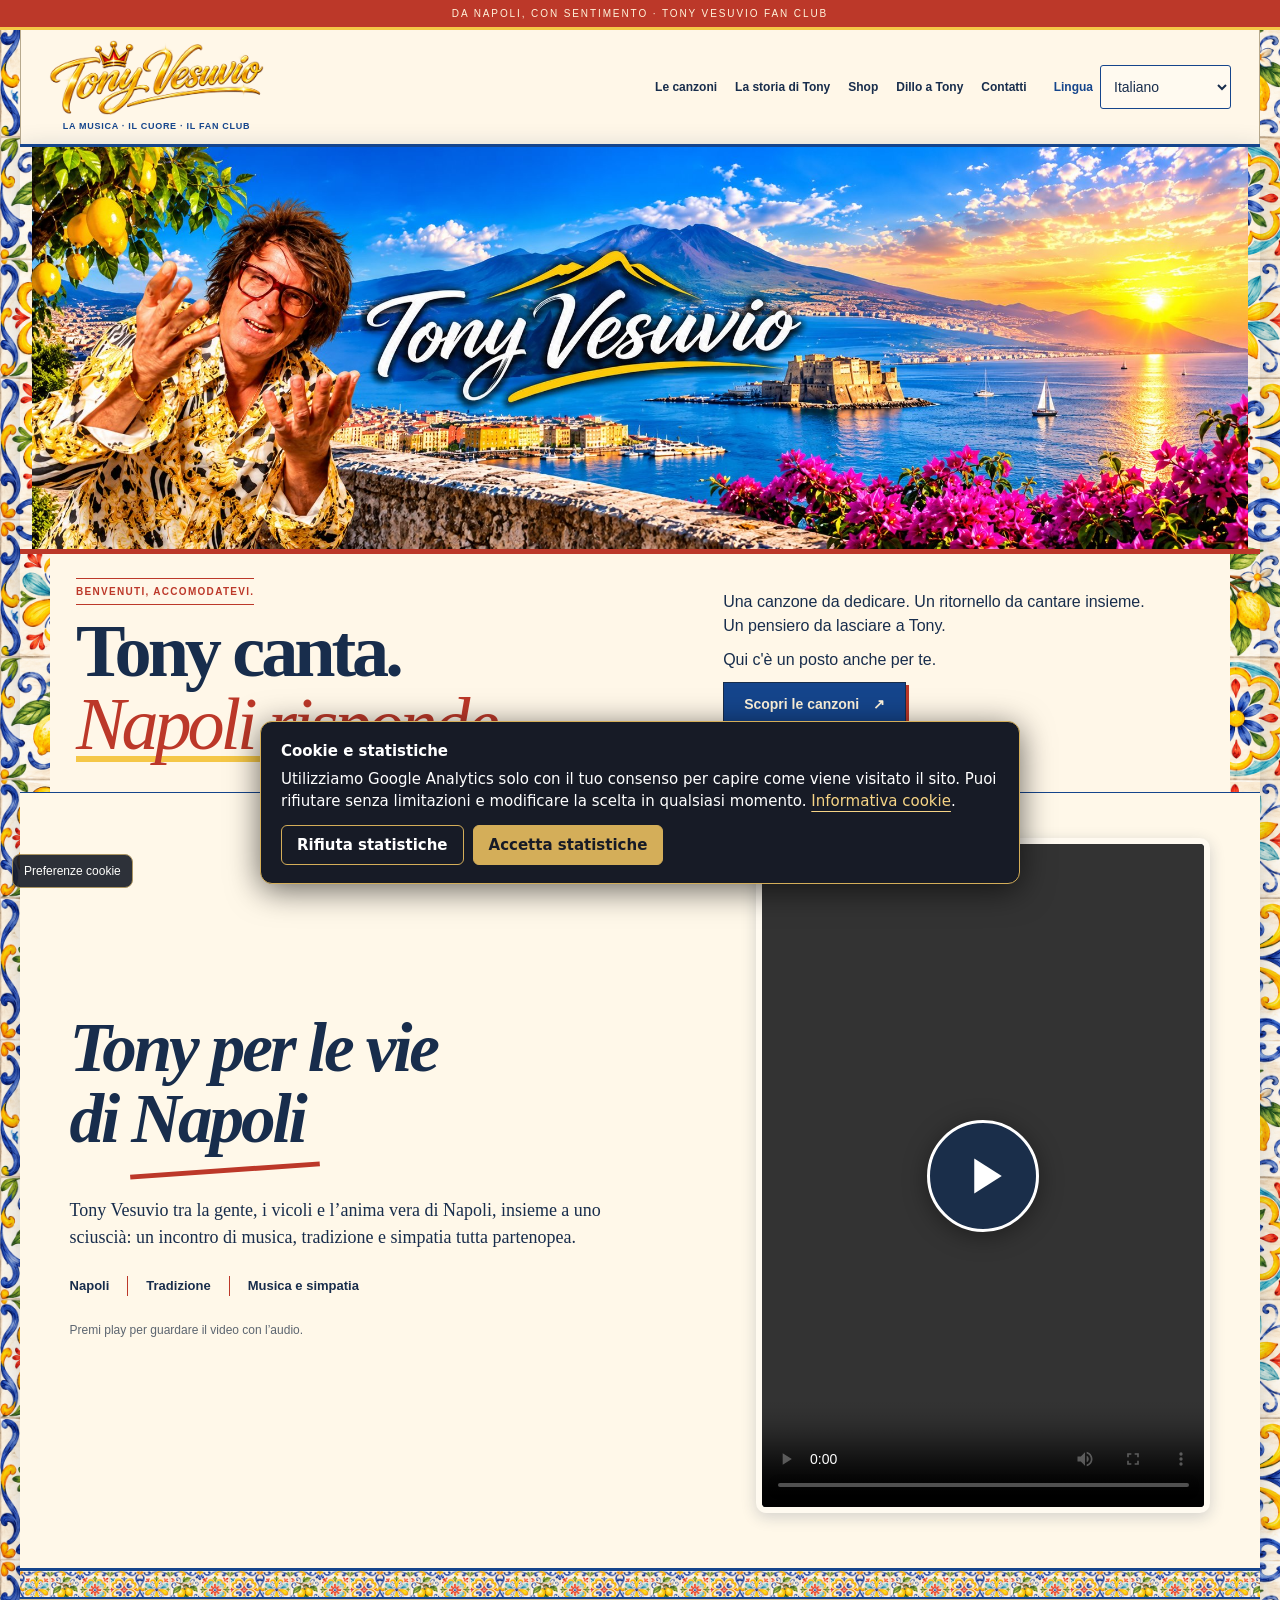
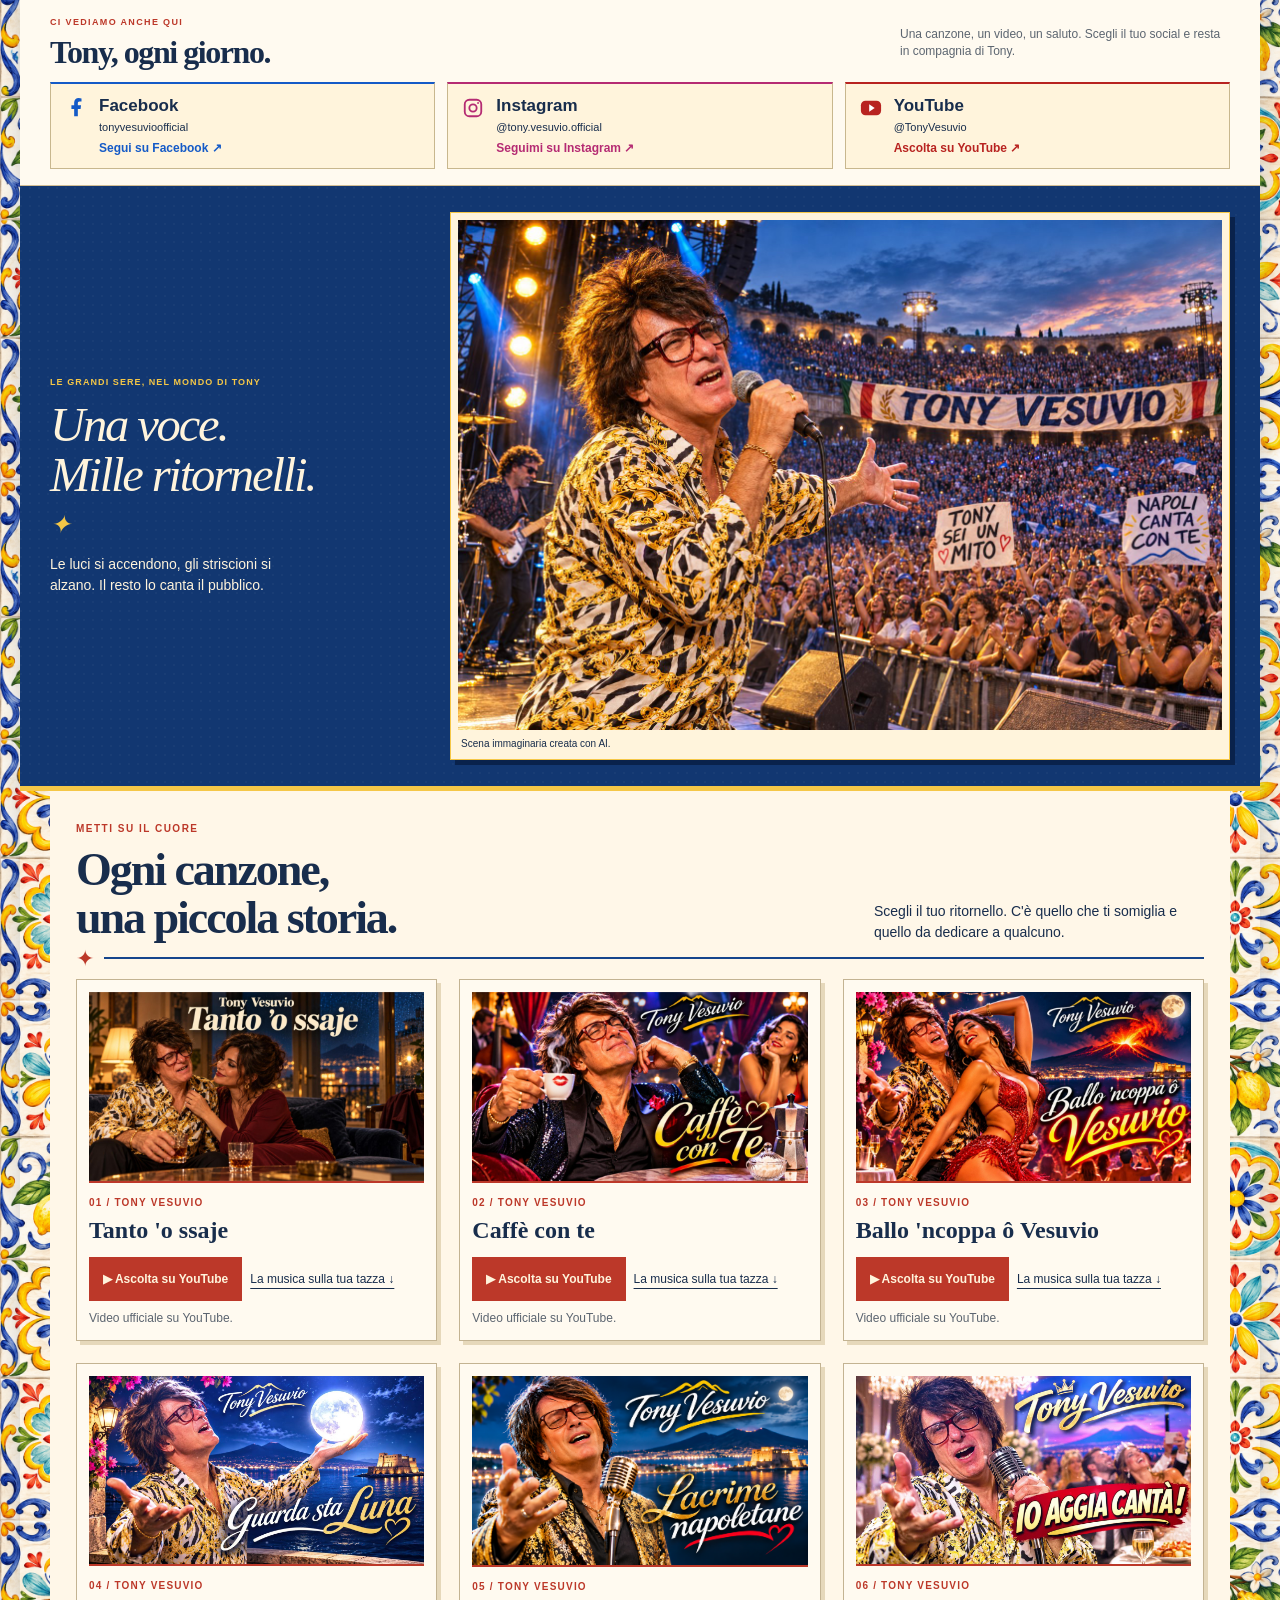
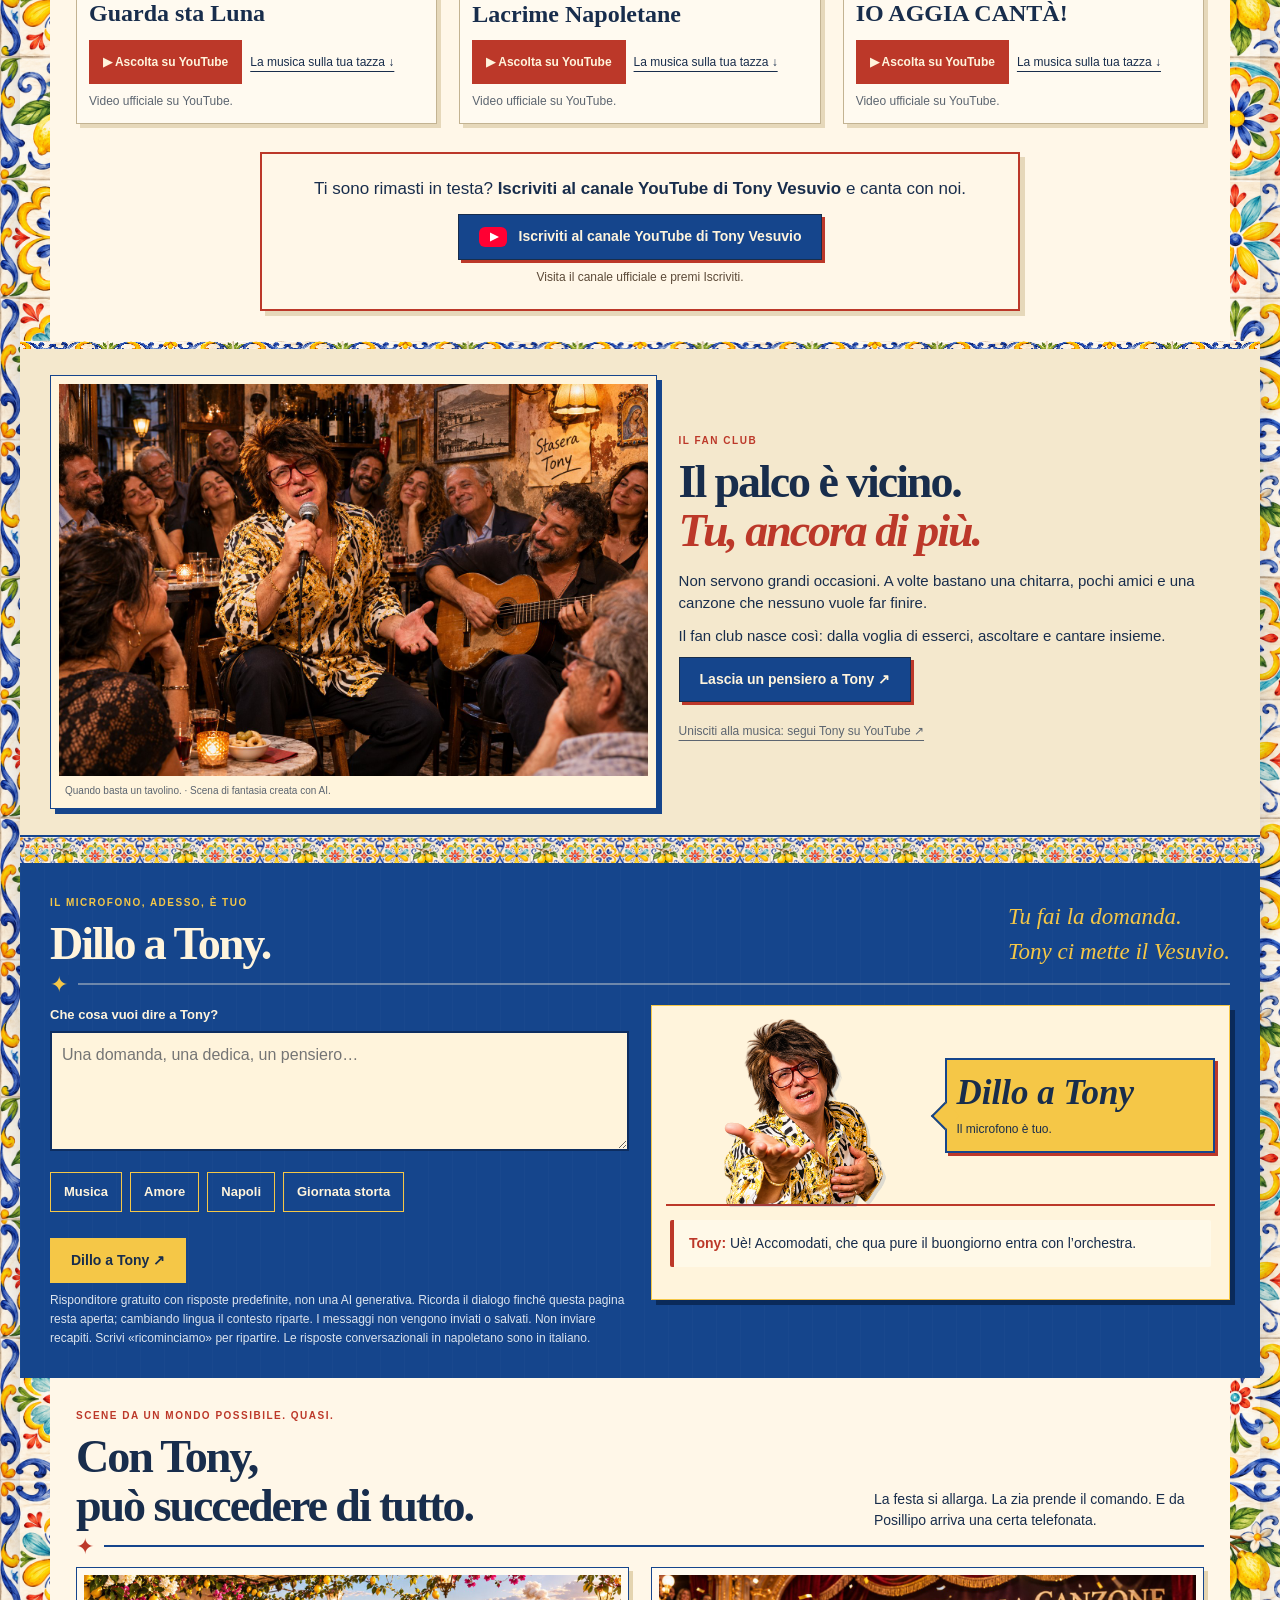
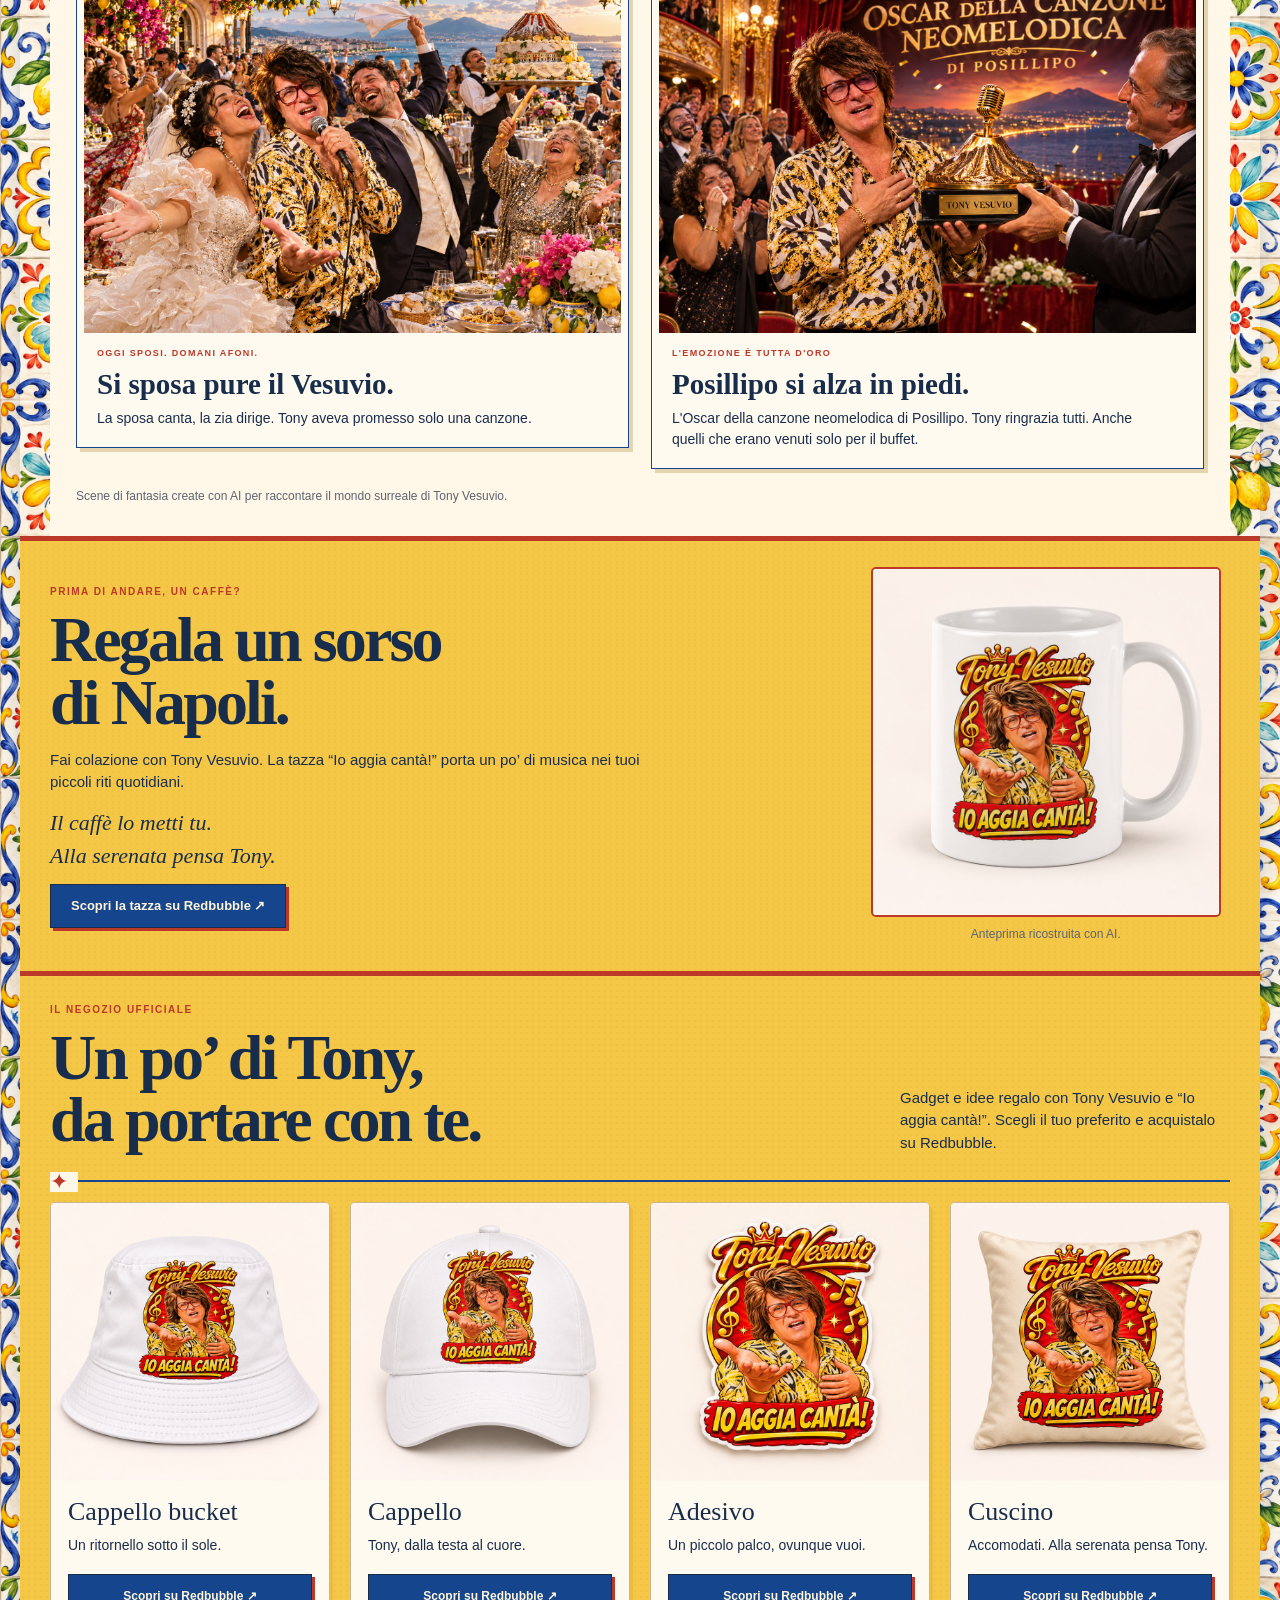
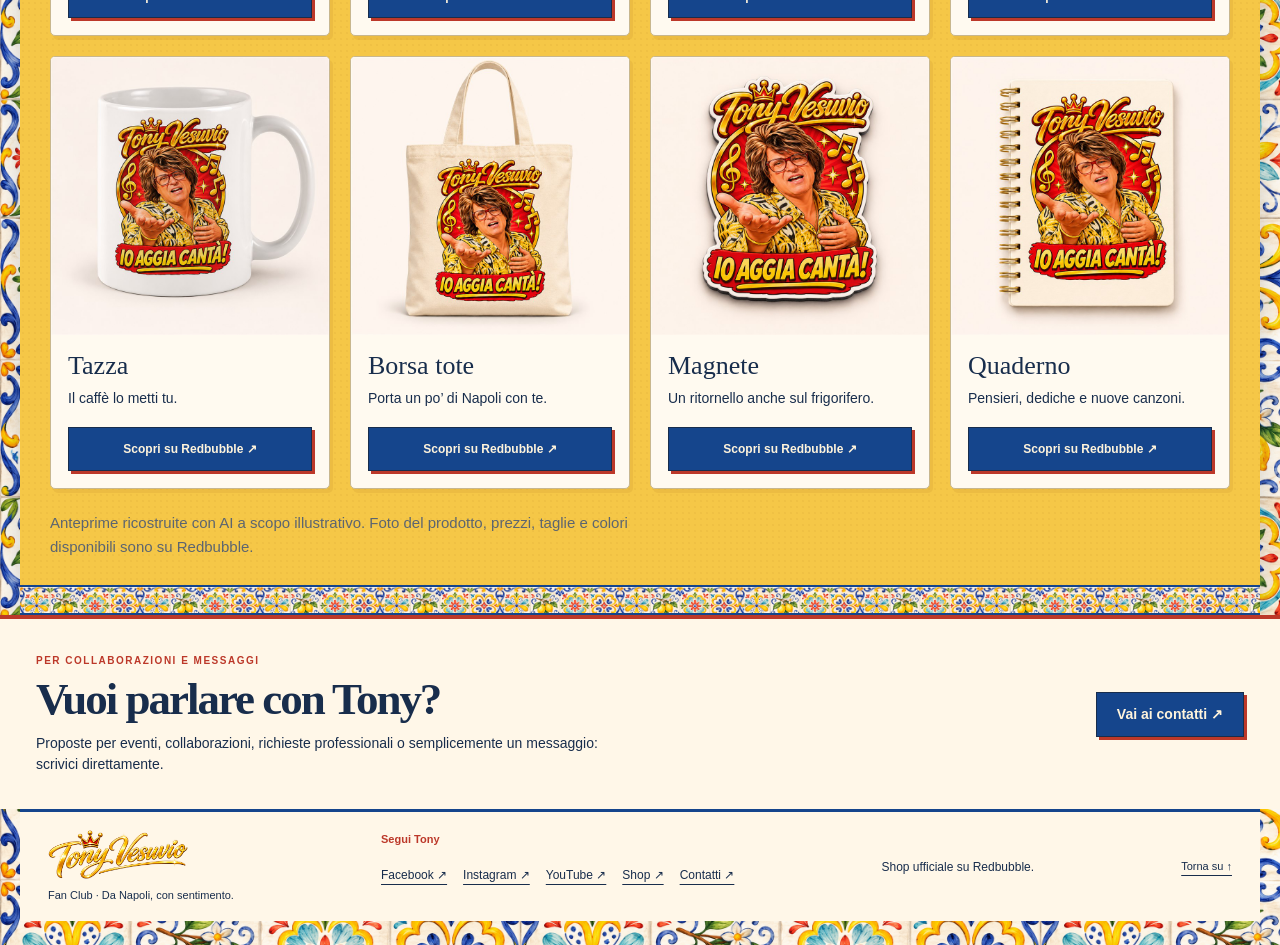
==== commit 88482116: "Add prominent central play button to Naples video" ====
--- a/index.html
+++ b/index.html
@@ -42,7 +42,7 @@
 <main id="contenuto">
 <img class="banner" src="assets/Tony-Vesuvio-banner-esteso-RGB.jpg" alt="Tony Vesuvio e il suo nome davanti al Golfo di Napoli al tramonto" width="2180" height="721" fetchpriority="high">
 <section class="opening wrap" aria-labelledby="titolo"><div><span class="eyebrow">Benvenuti, accomodatevi.</span><h1 id="titolo">Tony canta.<br><em>Napoli risponde.</em></h1></div><div><p>Una canzone da dedicare. Un ritornello da cantare insieme. Un pensiero da lasciare a Tony.</p><p>Qui c'è un posto anche per te.</p><a class="button" href="#musica">Scopri le canzoni <span aria-hidden="true">↗</span></a><a class="secondary" href="#dillo">Hai qualcosa da dirgli? Dillo a Tony.</a></div></section>
-<section class="naples-reel" aria-labelledby="naples-reel-title"><div class="wrap naples-reel-layout"><div class="naples-reel-copy"><h2 id="naples-reel-title">Tony per le vie<br>di Napoli</h2><p>Tony Vesuvio tra la gente, i vicoli e l’anima vera di Napoli, insieme a uno sciuscià: un incontro di musica, tradizione e simpatia tutta partenopea.</p><ul class="naples-reel-tags" aria-label="Caratteristiche del video"><li>Napoli</li><li>Tradizione</li><li>Musica e simpatia</li></ul><p class="small">Premi play per guardare il video con l’audio.</p></div><video class="naples-reel-video" controls playsinline preload="metadata" aria-label="Tony per le vie di Napoli insieme a uno sciuscià"><source src="assets/reel-per-sito.mp4" type="video/mp4">Il tuo browser non supporta la riproduzione video.</video></div></section>
+<section class="naples-reel" aria-labelledby="naples-reel-title"><div class="wrap naples-reel-layout"><div class="naples-reel-copy"><h2 id="naples-reel-title">Tony per le vie<br>di Napoli</h2><p>Tony Vesuvio tra la gente, i vicoli e l’anima vera di Napoli, insieme a uno sciuscià: un incontro di musica, tradizione e simpatia tutta partenopea.</p><ul class="naples-reel-tags" aria-label="Caratteristiche del video"><li>Napoli</li><li>Tradizione</li><li>Musica e simpatia</li></ul><p class="small">Premi play per guardare il video con l’audio.</p></div><div class="naples-reel-player"><video class="naples-reel-video" controls playsinline preload="metadata" aria-label="Tony per le vie di Napoli insieme a uno sciuscià"><source src="assets/reel-per-sito.mp4" type="video/mp4">Il tuo browser non supporta la riproduzione video.</video><button class="naples-reel-play" type="button" aria-label="Riproduci Tony per le vie di Napoli con audio" hidden><svg viewBox="0 0 48 48" aria-hidden="true"><path d="M17 10 39 24 17 38Z" fill="currentColor"/></svg></button></div></div></section>
 <div class="maiolica" aria-hidden="true"></div>
 <section class="social-section" id="social" aria-labelledby="social-titolo"><div class="wrap"><div class="social-intro"><div><span class="eyebrow">Ci vediamo anche qui</span><h2 id="social-titolo">Tony, ogni giorno.</h2></div><p>Una canzone, un video, un saluto. Scegli il tuo social e resta in compagnia di Tony.</p></div><div class="social-grid"><a class="social-card facebook-card" href="https://www.facebook.com/tonyvesuvioofficial/" target="_blank" rel="noopener noreferrer" aria-label="Segui su Facebook (nuova scheda)"><svg viewBox="0 0 24 24" fill="currentColor" aria-hidden="true"><path d="M14 21v-8h3l.5-4H14V7c0-1 .3-2 2-2h2V1.5A24 24 0 0 0 15 1c-3 0-5 2-5 5v3H7v4h3v8z"/></svg><h3>Facebook</h3><span class="social-handle">tonyvesuvioofficial</span><p>Notizie, video e novità dal mondo di Tony.</p><span class="social-action">Segui su Facebook ↗</span></a><a class="social-card instagram-card" href="https://www.instagram.com/tony.vesuvio.official/" target="_blank" rel="noopener noreferrer" aria-label="Seguimi su Instagram (nuova scheda)"><svg viewBox="0 0 24 24" fill="none" stroke="currentColor" stroke-width="2" aria-hidden="true"><rect x="3" y="3" width="18" height="18" rx="5"/><circle cx="12" cy="12" r="4"/><circle cx="17.5" cy="6.5" r="1" fill="currentColor" stroke="none"/></svg><h3>Instagram</h3><span class="social-handle">@tony.vesuvio.official</span><p>Reel, immagini e momenti da condividere.</p><span class="social-action">Seguimi su Instagram ↗</span></a><a class="social-card youtube-card" href="https://www.youtube.com/@TonyVesuvio" target="_blank" rel="noopener noreferrer" aria-label="Ascolta su YouTube (nuova scheda)"><svg viewBox="0 0 24 24" aria-hidden="true"><rect x="1" y="4" width="22" height="16" rx="5" fill="currentColor"/><path d="m10 8 6 4-6 4z" fill="white"/></svg><h3>YouTube</h3><span class="social-handle">@TonyVesuvio</span><p>Le canzoni e i video sul canale ufficiale.</p><span class="social-action">Ascolta su YouTube ↗</span></a></div></div></section>
 <section class="arena" aria-labelledby="arena-titolo"><div class="wrap"><div class="arena-head"><div><span class="eyebrow">Le grandi sere, nel mondo di Tony</span><h2 id="arena-titolo">Una voce.<br>Mille ritornelli.</h2></div><p class="aside">Le luci si accendono, gli striscioni si alzano. Il resto lo canta il pubblico.</p></div><figure><img src="assets/tony-arena.jpg" alt="Scena di fantasia: Tony canta in un'arena gremita con striscioni e cartelloni dei fan" width="1536" height="1024" loading="lazy"><figcaption class="small">Scena immaginaria creata con AI.</figcaption></figure></div></section>
@@ -64,6 +64,7 @@
 </main>
 <section class="contact-invite wrap" aria-labelledby="contact-invite-title"><div><span class="eyebrow">Per collaborazioni e messaggi</span><h2 id="contact-invite-title">Vuoi parlare con Tony?</h2><p>Proposte per eventi, collaborazioni, richieste professionali o semplicemente un messaggio: scrivici direttamente.</p></div><a class="button" href="contatti/">Vai ai contatti ↗</a></section>
 <footer class="footer wrap"><div class="footer-brand"><img src="assets/logo-ufficiale-tony-vesuvio.png" alt="Tony Vesuvio" width="2120" height="742" loading="lazy"><p>Fan Club · Da Napoli, con sentimento.</p></div><div class="footer-social"><strong>Segui Tony</strong><p><a href="https://www.facebook.com/tonyvesuvioofficial/" target="_blank" rel="noopener noreferrer">Facebook ↗</a><a href="https://www.instagram.com/tony.vesuvio.official/" target="_blank" rel="noopener noreferrer">Instagram ↗</a><a href="https://www.youtube.com/@TonyVesuvio" target="_blank" rel="noopener noreferrer">YouTube ↗</a><a href="#shop">Shop ↗</a><a href="contatti/">Contatti ↗</a></p></div><p>Shop ufficiale su Redbubble.</p><a href="#">Torna su ↑</a></footer>
+<script src="reel-player.js?v=20261107" defer></script>
 </body>
 </html>
 
--- a/site.css
+++ b/site.css
@@ -11,7 +11,7 @@
 @media(max-width:900px){.opening{gap:35px}.club-layout{gap:35px}.records{gap:20px}.record h3{font-size:23px}.talk-layout{gap:30px}.merch-layout{gap:35px}nav{gap:14px}}
 @media(max-width:650px){.wrap{width:88%}.section{padding-block:55px}.header{align-items:start;flex-direction:column;gap:20px}.brand-name{font-size:22px}nav{gap:18px}.topline{font-size:8px}.opening,.club-layout,.talk-layout,.merch-layout{grid-template-columns:1fr}.opening{padding-block:38px 50px;gap:30px}.opening h1{font-size:60px}.opening p{font-size:16px}.arena-head,.section-heading{display:block}.arena .aside{max-width:none;margin-top:22px}.section-heading p{margin-top:22px}.records{grid-template-columns:1fr;gap:38px}.record h3{min-height:0;font-size:30px}.record img{max-height:420px}.club{padding-block:55px}.club-layout{gap:40px}.stories-grid{grid-template-columns:1fr;gap:45px}.stories-grid h3{font-size:30px}.merch{padding-block:55px}.merch-ticket{max-width:320px;justify-self:center}.footer{flex-direction:column;gap:12px}.example{padding:24px}.banner{min-height:0}.arena img{aspect-ratio:3/2}}
 @media(prefers-reduced-motion:reduce){html{scroll-behavior:auto}}
-
+
 /* Manifesti musicali, insegne dipinte e maioliche. */
 :root{--paper:#fff4dc;--blue:#15458c;--deep:#182d4c;--red:#bc3829;--lemon:#f5c747}
 body{background-color:var(--paper);background-image:radial-gradient(#805c2d09 .65px,transparent .65px);background-size:5px 5px;line-height:1.5}
@@ -115,7 +115,7 @@
  .maiolica{height:34px;background-size:136px 136px}
  .footer.wrap{margin-bottom:10px}
 }
-
+
 /* Layout finale condiviso fra lingue e dimensioni di schermo. */
 html{-webkit-text-size-adjust:100%;text-size-adjust:100%}
 body{line-height:1.5}
@@ -242,7 +242,7 @@
 .listen{display:inline-flex;align-items:center;justify-content:center;min-height:44px;text-decoration:none;cursor:pointer}
 @media(max-width:767px){.record-cover-link{grid-column:1;grid-row:1/5}.record-cover-link img{max-height:240px}.record .number,.record h3,.record-actions,.record>.small{grid-column:2}}
 @media(max-width:370px){.record-cover-link{grid-column:1;grid-row:auto}.record .number,.record h3,.record-actions,.record>.small{grid-column:1}.record-cover-link img{max-height:245px}}
-
+
 
 /* Le nuove copertine sono panoramiche: mostriamo tutta l’illustrazione. */
 .record-cover-link img{aspect-ratio:16/9;object-fit:contain;background:#10244a}
@@ -274,4 +274,5 @@
 .contact-invite h2{font-size:clamp(30px,3.6vw,45px);margin:0 0 9px}.contact-invite .eyebrow{margin-bottom:8px}.contact-invite p{font-size:14px;margin:0;max-width:590px}.contact-invite .button{flex-shrink:0}
 @media(max-width:650px){.contact-invite.wrap{padding:25px 18px;flex-direction:column;align-items:flex-start;gap:19px}}
 
-.naples-reel{padding:45px 0 55px;background:#fff8e9;border-block:1px solid var(--blue)}.naples-reel-layout{display:grid;grid-template-columns:1fr minmax(260px,.72fr);gap:55px;align-items:center}.naples-reel-copy h2{font-size:clamp(42px,5.4vw,74px);font-style:italic;line-height:1.03;margin:0 0 24px}.naples-reel-copy h2:after{content:'';display:block;width:190px;height:5px;background:var(--red);transform:rotate(-4deg);margin:14px 0 0 60px}.naples-reel-copy>p:not(.small){max-width:570px;font-family:Georgia,serif;font-size:18px}.naples-reel-tags{display:flex;gap:0;flex-wrap:wrap;list-style:none;padding:0;margin:25px 0}.naples-reel-tags li{padding:0 18px;border-right:1px solid var(--red);font-size:13px;font-weight:700}.naples-reel-tags li:first-child{padding-left:0}.naples-reel-tags li:last-child{border:0}.naples-reel-video{display:block;width:100%;max-height:75vh;aspect-ratio:9/16;object-fit:cover;background:#172335;border:6px solid #fffaf0;border-radius:10px;box-shadow:0 4px 15px #142d5030}.naples-reel-copy .small{margin:0}@media(max-width:650px){.naples-reel{padding:36px 0}.naples-reel-layout{grid-template-columns:1fr;gap:25px}.naples-reel-copy h2{font-size:48px}.naples-reel-video{width:min(100%,380px);justify-self:center;max-height:70vh}.naples-reel-tags li{padding-inline:11px}}
+.naples-reel{padding:45px 0 55px;background:#fff8e9;border-block:1px solid var(--blue)}.naples-reel-layout{display:grid;grid-template-columns:1fr minmax(260px,.72fr);gap:55px;align-items:center}.naples-reel-copy h2{font-size:clamp(42px,5.4vw,74px);font-style:italic;line-height:1.03;margin:0 0 24px}.naples-reel-copy h2:after{content:'';display:block;width:190px;height:5px;background:var(--red);transform:rotate(-4deg);margin:14px 0 0 60px}.naples-reel-copy>p:not(.small){max-width:570px;font-family:Georgia,serif;font-size:18px}.naples-reel-tags{display:flex;gap:0;flex-wrap:wrap;list-style:none;padding:0;margin:25px 0}.naples-reel-tags li{padding:0 18px;border-right:1px solid var(--red);font-size:13px;font-weight:700}.naples-reel-tags li:first-child{padding-left:0}.naples-reel-tags li:last-child{border:0}.naples-reel-video{display:block;width:100%;max-height:75vh;aspect-ratio:9/16;object-fit:cover;background:#172335;border:6px solid #fffaf0;border-radius:10px;box-shadow:0 4px 15px #142d5030}.naples-reel-copy .small{margin:0}@media(max-width:650px){.naples-reel{padding:36px 0}.naples-reel-layout{grid-template-columns:1fr;gap:25px}.naples-reel-copy h2{font-size:48px}.naples-reel-video{width:min(100%,380px);justify-self:center;max-height:70vh}.naples-reel-tags li{padding-inline:11px}}
+.naples-reel-player{position:relative;min-width:0}.naples-reel-play{position:absolute;left:50%;top:50%;transform:translate(-50%,-50%);display:grid;place-items:center;width:112px;height:112px;border:3px solid #fff;border-radius:50%;background:#142d50c9;color:#fff;cursor:pointer;box-shadow:0 4px 24px #0006;z-index:1}.naples-reel-play[hidden]{display:none}.naples-reel-play svg{width:60px;height:60px}.naples-reel-play:hover{background:var(--red)}.naples-reel-play:focus-visible{outline:4px solid var(--lemon);outline-offset:5px}@media(max-width:650px){.naples-reel-player{width:min(100%,380px);justify-self:center}.naples-reel-play{width:96px;height:96px}.naples-reel-player .naples-reel-video{width:100%}}
